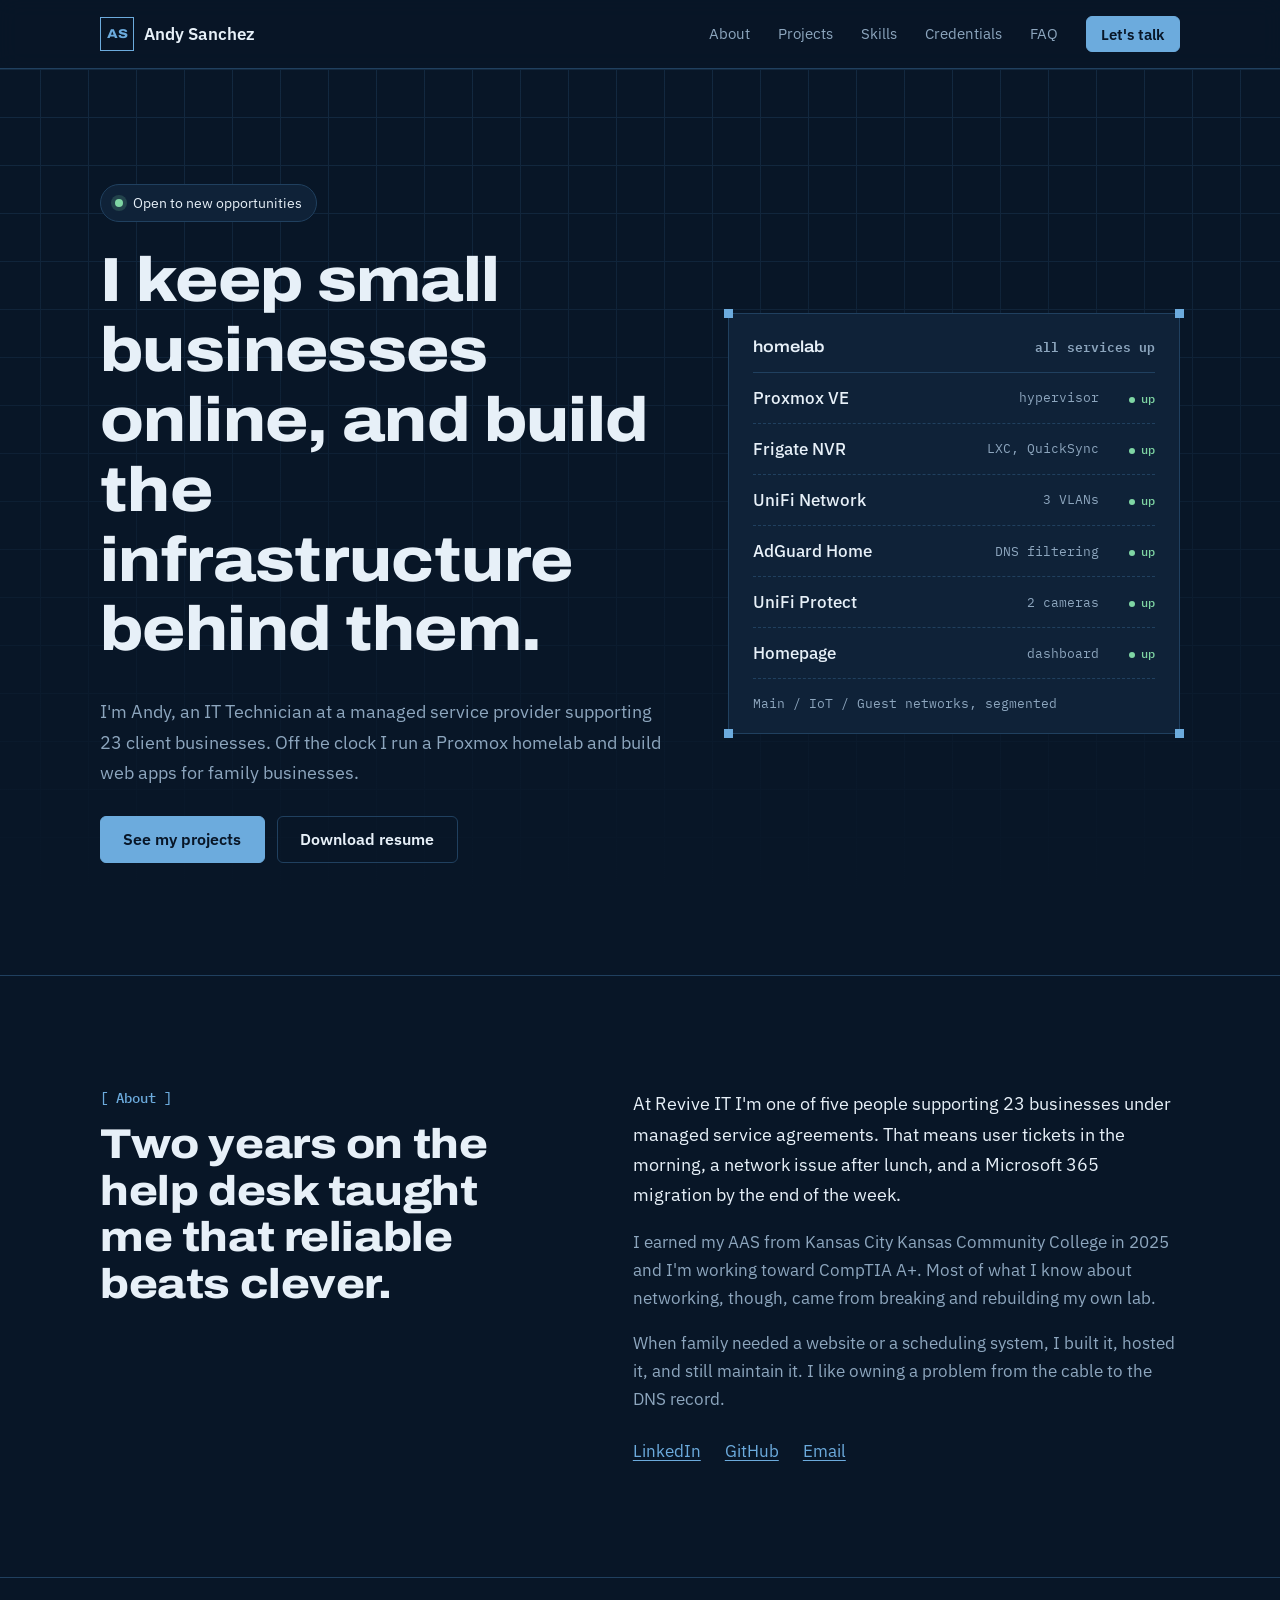
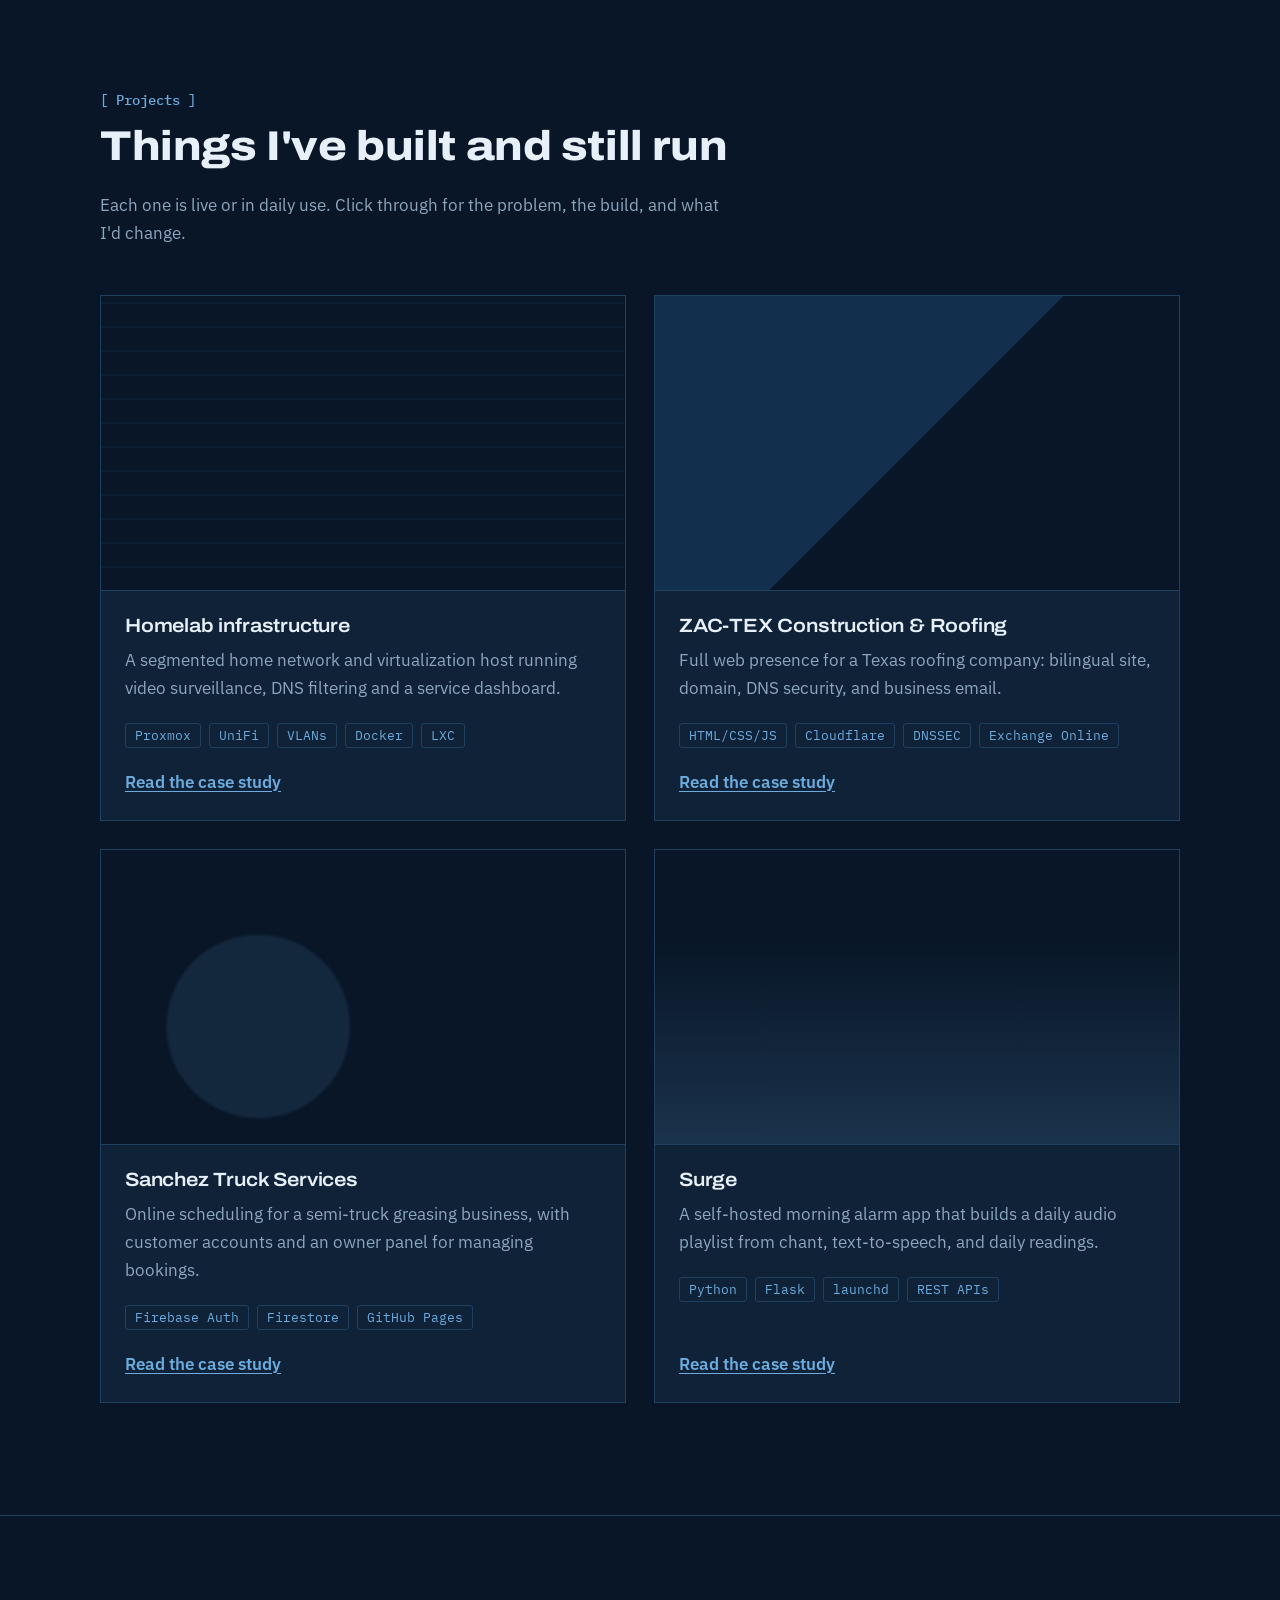
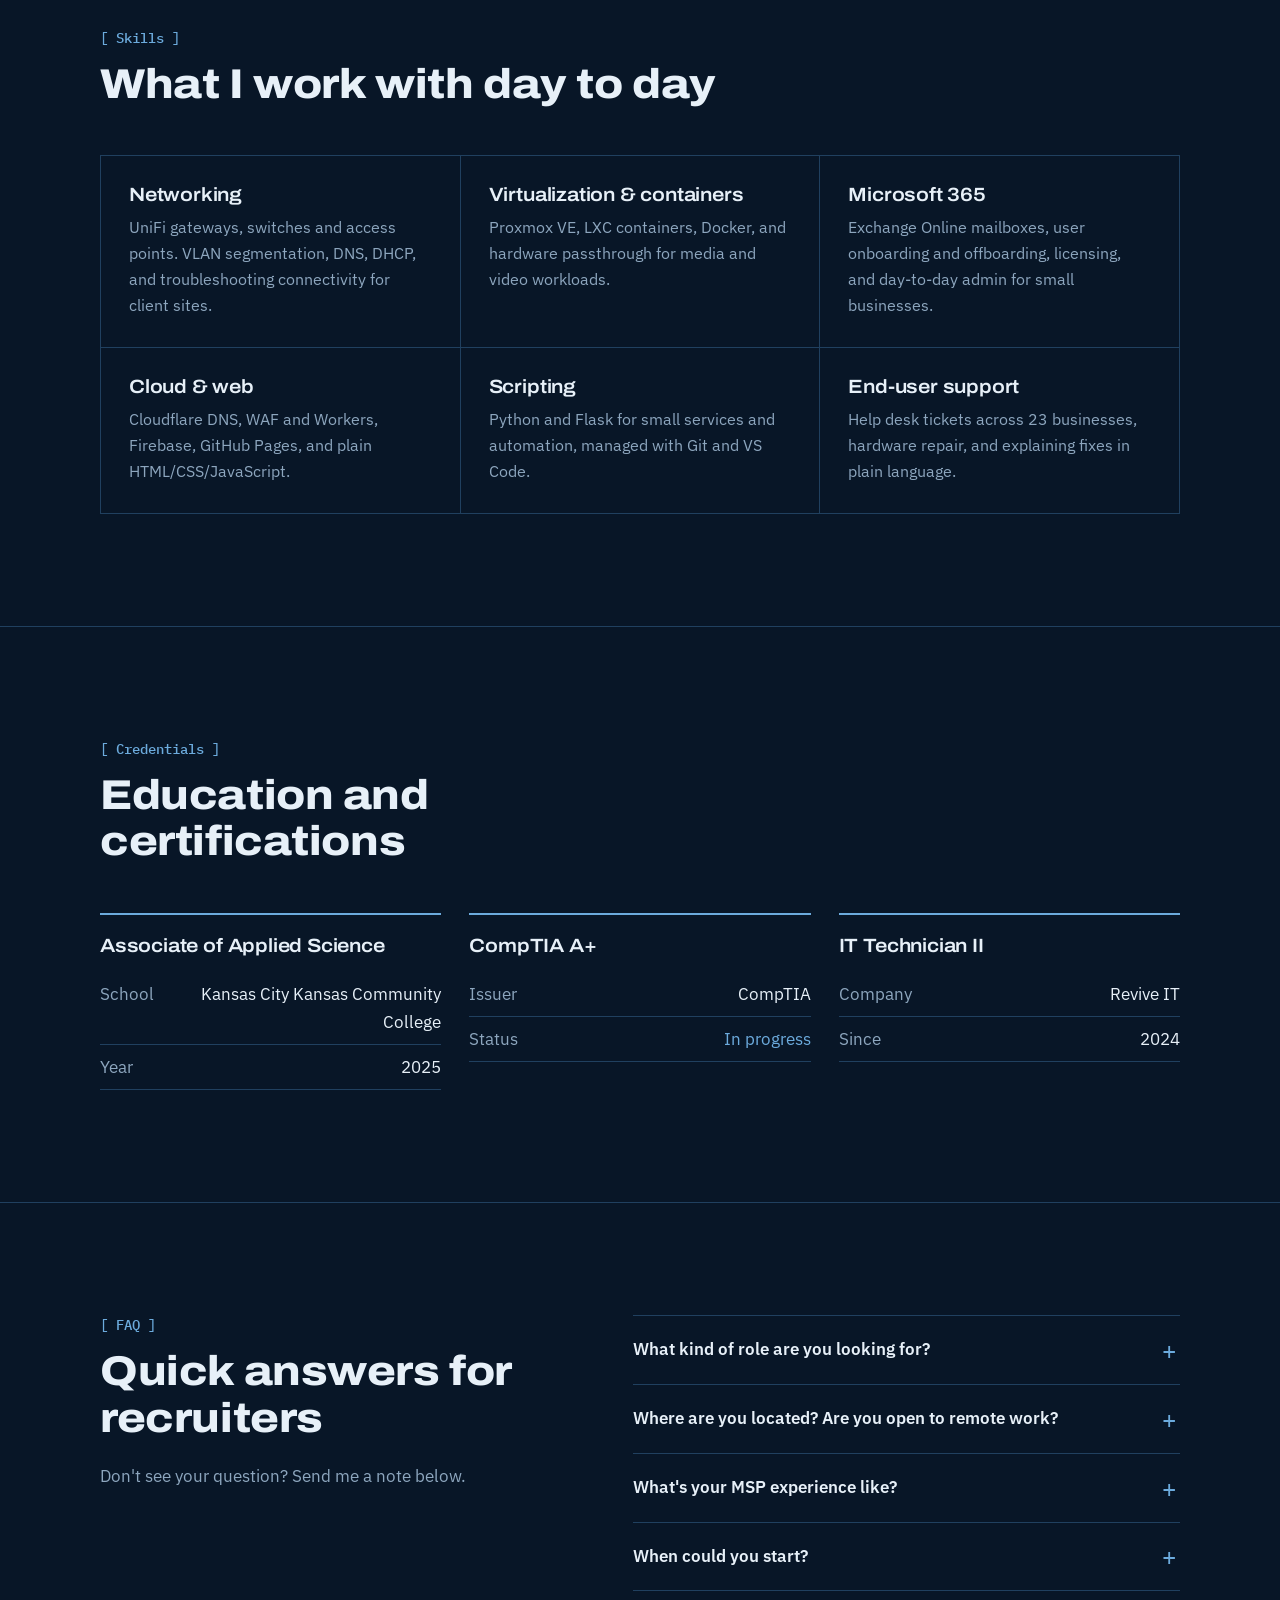
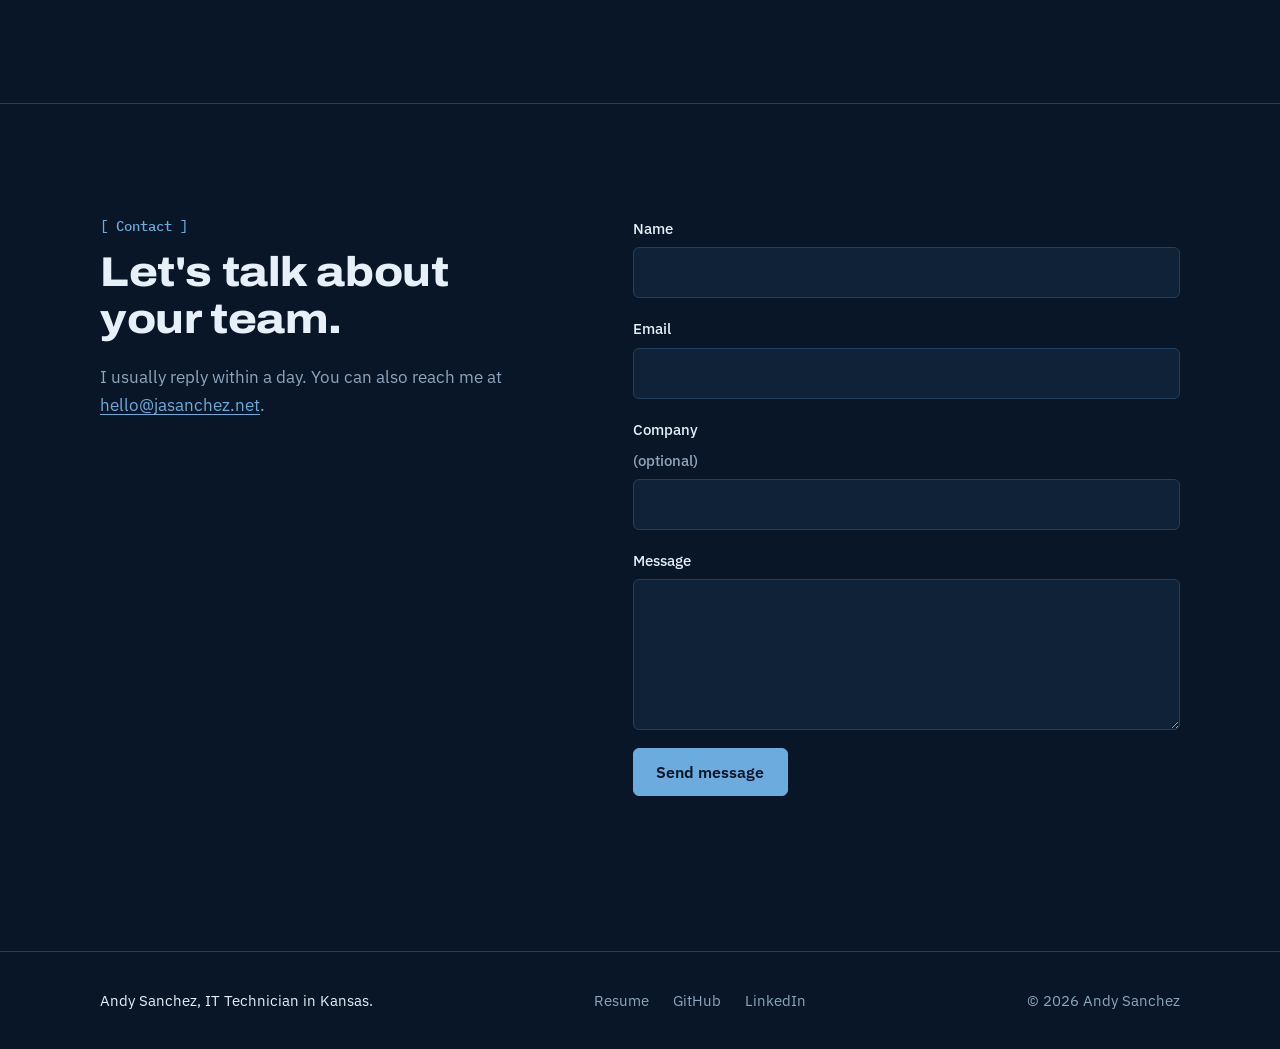
==== index.html @ db907c83 "Initial portfolio site" ====
<!doctype html>
<html lang="en">
<head>
  <meta charset="utf-8">
  <meta name="viewport" content="width=device-width, initial-scale=1">
  <title>Andy Sanchez | IT Technician & Infrastructure</title>
  <meta name="description" content="Andy Sanchez is an IT Technician at a managed service provider who builds networks, servers, and web apps on his own time.">
  <meta property="og:title" content="Andy Sanchez | IT Technician & Infrastructure">
  <meta property="og:description" content="Networks, virtualization, Microsoft 365 and web projects. Open to new opportunities.">
  <meta property="og:type" content="website">
  <meta property="og:url" content="https://jasanchez.net/">
  <link rel="canonical" href="https://jasanchez.net/">
  <link rel="preconnect" href="https://fonts.googleapis.com">
  <link rel="preconnect" href="https://fonts.gstatic.com" crossorigin>
  <link href="https://fonts.googleapis.com/css2?family=Archivo:wdth,wght@112,600;112,800&family=IBM+Plex+Sans:wght@400;500;600&family=IBM+Plex+Mono:wght@400;500&display=swap" rel="stylesheet">
  <link rel="stylesheet" href="styles.css">
</head>
<body>
  <a class="skip" href="#main">Skip to content</a>

  <header class="nav" id="top">
    <div class="wrap nav-inner">
      <a class="brand" href="#top" aria-label="Andy Sanchez, home">
        <span class="brand-mark" aria-hidden="true">AS</span>
        <span>Andy Sanchez</span>
      </a>
      <button class="nav-toggle" aria-expanded="false" aria-controls="nav-links">Menu</button>
      <nav id="nav-links" class="nav-links" aria-label="Main">
        <a href="#about">About</a>
        <a href="#projects">Projects</a>
        <a href="#skills">Skills</a>
        <a href="#credentials">Credentials</a>
        <a href="#faq">FAQ</a>
        <a class="btn btn-small" href="#contact">Let's talk</a>
      </nav>
    </div>
  </header>

  <main id="main">
    <!-- HERO -->
    <section class="hero">
      <div class="wrap hero-grid">
        <div class="hero-copy">
          <p class="status"><span class="dot" aria-hidden="true"></span>Open to new opportunities</p>
          <h1>I keep small businesses online, and build the infrastructure behind them.</h1>
          <p class="lede">I'm Andy, an IT Technician at a managed service provider supporting 23 client businesses. Off the clock I run a Proxmox homelab and build web apps for family businesses.</p>
          <div class="actions">
            <a class="btn" href="#projects">See my projects</a>
            <a class="btn btn-ghost" href="resume.pdf">Download resume</a>
          </div>
        </div>

        <aside class="panel" aria-label="What I run at home">
          <span class="corner tl"></span><span class="corner tr"></span><span class="corner bl"></span><span class="corner br"></span>
          <div class="panel-head">
            <span>homelab</span>
            <span class="mono muted">all services up</span>
          </div>
          <ul class="services">
            <li><span class="svc">Proxmox VE</span><span class="mono muted">hypervisor</span><span class="up">up</span></li>
            <li><span class="svc">Frigate NVR</span><span class="mono muted">LXC, QuickSync</span><span class="up">up</span></li>
            <li><span class="svc">UniFi Network</span><span class="mono muted">3 VLANs</span><span class="up">up</span></li>
            <li><span class="svc">AdGuard Home</span><span class="mono muted">DNS filtering</span><span class="up">up</span></li>
            <li><span class="svc">UniFi Protect</span><span class="mono muted">2 cameras</span><span class="up">up</span></li>
            <li><span class="svc">Homepage</span><span class="mono muted">dashboard</span><span class="up">up</span></li>
          </ul>
          <p class="panel-foot mono muted">Main / IoT / Guest networks, segmented</p>
        </aside>
      </div>
    </section>

    <!-- ABOUT -->
    <section class="section" id="about">
      <div class="wrap two-col">
        <div>
          <p class="tag">[ About ]</p>
          <h2>Two years on the help desk taught me that reliable beats clever.</h2>
        </div>
        <div class="prose">
          <p>At Revive IT I'm one of five people supporting 23 businesses under managed service agreements. That means user tickets in the morning, a network issue after lunch, and a Microsoft 365 migration by the end of the week.</p>
          <p>I earned my AAS from Kansas City Kansas Community College in 2025 and I'm working toward CompTIA A+. Most of what I know about networking, though, came from breaking and rebuilding my own lab.</p>
          <p>When family needed a website or a scheduling system, I built it, hosted it, and still maintain it. I like owning a problem from the cable to the DNS record.</p>
          <ul class="social">
            <li><a href="https://www.linkedin.com/in/YOUR-HANDLE">LinkedIn</a></li>
            <li><a href="https://github.com/Jose-A-Sanchez">GitHub</a></li>
            <li><a href="mailto:hello@jasanchez.net">Email</a></li>
          </ul>
        </div>
      </div>
    </section>

    <!-- PROJECTS -->
    <section class="section" id="projects">
      <div class="wrap">
        <div class="section-head">
          <p class="tag">[ Projects ]</p>
          <h2>Things I've built and still run</h2>
          <p class="sub">Each one is live or in daily use. Click through for the problem, the build, and what I'd change.</p>
        </div>

        <div class="projects">
          <article class="project">
            <div class="thumb thumb-lab" aria-hidden="true"></div>
            <div class="project-body">
              <h3>Homelab infrastructure</h3>
              <p>A segmented home network and virtualization host running video surveillance, DNS filtering and a service dashboard.</p>
              <ul class="stack"><li>Proxmox</li><li>UniFi</li><li>VLANs</li><li>Docker</li><li>LXC</li></ul>
              <a class="more" href="projects/homelab.html">Read the case study</a>
            </div>
          </article>

          <article class="project">
            <div class="thumb thumb-zactex" aria-hidden="true"></div>
            <div class="project-body">
              <h3>ZAC-TEX Construction & Roofing</h3>
              <p>Full web presence for a Texas roofing company: bilingual site, domain, DNS security, and business email.</p>
              <ul class="stack"><li>HTML/CSS/JS</li><li>Cloudflare</li><li>DNSSEC</li><li>Exchange Online</li></ul>
              <a class="more" href="projects/zactex.html">Read the case study</a>
            </div>
          </article>

          <article class="project">
            <div class="thumb thumb-truck" aria-hidden="true"></div>
            <div class="project-body">
              <h3>Sanchez Truck Services</h3>
              <p>Online scheduling for a semi-truck greasing business, with customer accounts and an owner panel for managing bookings.</p>
              <ul class="stack"><li>Firebase Auth</li><li>Firestore</li><li>GitHub Pages</li></ul>
              <a class="more" href="projects/truck-services.html">Read the case study</a>
            </div>
          </article>

          <article class="project">
            <div class="thumb thumb-surge" aria-hidden="true"></div>
            <div class="project-body">
              <h3>Surge</h3>
              <p>A self-hosted morning alarm app that builds a daily audio playlist from chant, text-to-speech, and daily readings.</p>
              <ul class="stack"><li>Python</li><li>Flask</li><li>launchd</li><li>REST APIs</li></ul>
              <a class="more" href="projects/surge.html">Read the case study</a>
            </div>
          </article>
        </div>
      </div>
    </section>

    <!-- SKILLS -->
    <section class="section" id="skills">
      <div class="wrap">
        <div class="section-head">
          <p class="tag">[ Skills ]</p>
          <h2>What I work with day to day</h2>
        </div>
        <div class="skills">
          <div class="skill">
            <h3>Networking</h3>
            <p>UniFi gateways, switches and access points. VLAN segmentation, DNS, DHCP, and troubleshooting connectivity for client sites.</p>
          </div>
          <div class="skill">
            <h3>Virtualization & containers</h3>
            <p>Proxmox VE, LXC containers, Docker, and hardware passthrough for media and video workloads.</p>
          </div>
          <div class="skill">
            <h3>Microsoft 365</h3>
            <p>Exchange Online mailboxes, user onboarding and offboarding, licensing, and day-to-day admin for small businesses.</p>
          </div>
          <div class="skill">
            <h3>Cloud & web</h3>
            <p>Cloudflare DNS, WAF and Workers, Firebase, GitHub Pages, and plain HTML/CSS/JavaScript.</p>
          </div>
          <div class="skill">
            <h3>Scripting</h3>
            <p>Python and Flask for small services and automation, managed with Git and VS Code.</p>
          </div>
          <div class="skill">
            <h3>End-user support</h3>
            <p>Help desk tickets across 23 businesses, hardware repair, and explaining fixes in plain language.</p>
          </div>
        </div>
      </div>
    </section>

    <!-- CREDENTIALS -->
    <section class="section" id="credentials">
      <div class="wrap">
        <div class="section-head">
          <p class="tag">[ Credentials ]</p>
          <h2>Education and certifications</h2>
        </div>
        <div class="creds">
          <div class="cred">
            <h3>Associate of Applied Science</h3>
            <dl>
              <div><dt>School</dt><dd>Kansas City Kansas Community College</dd></div>
              <div><dt>Year</dt><dd>2025</dd></div>
            </dl>
          </div>
          <div class="cred">
            <h3>CompTIA A+</h3>
            <dl>
              <div><dt>Issuer</dt><dd>CompTIA</dd></div>
              <div><dt>Status</dt><dd class="pending">In progress</dd></div>
            </dl>
          </div>
          <div class="cred">
            <h3>IT Technician II</h3>
            <dl>
              <div><dt>Company</dt><dd>Revive IT</dd></div>
              <div><dt>Since</dt><dd>2024</dd></div>
            </dl>
          </div>
        </div>
      </div>
    </section>

    <!-- FAQ -->
    <section class="section" id="faq">
      <div class="wrap two-col">
        <div>
          <p class="tag">[ FAQ ]</p>
          <h2>Quick answers for recruiters</h2>
          <p class="sub">Don't see your question? Send me a note below.</p>
        </div>
        <div class="faq">
          <details>
            <summary>What kind of role are you looking for?</summary>
            <p>Systems or network administration, or a senior support role with a path into infrastructure. I want to spend more of my week on servers and networks than on password resets.</p>
          </details>
          <details>
            <summary>Where are you located? Are you open to remote work?</summary>
            <p>I'm in northeastern Kansas, about an hour from Kansas City. I'm open to on-site work in the KC area, hybrid, or remote.</p>
          </details>
          <details>
            <summary>What's your MSP experience like?</summary>
            <p>I support 23 small and mid-size businesses on a five-person team, so I handle everything from desktop support to network changes and Microsoft 365 administration.</p>
          </details>
          <details>
            <summary>When could you start?</summary>
            <p>Typically two weeks after an offer, so I can hand off my current clients properly.</p>
          </details>
        </div>
      </div>
    </section>

    <!-- CONTACT -->
    <section class="section contact" id="contact">
      <div class="wrap two-col">
        <div>
          <p class="tag">[ Contact ]</p>
          <h2>Let's talk about your team.</h2>
          <p class="sub">I usually reply within a day. You can also reach me at <a href="mailto:hello@jasanchez.net">hello@jasanchez.net</a>.</p>
        </div>
        <form class="form" action="https://formspree.io/f/YOUR_FORM_ID" method="POST">
          <label>Name<input name="name" autocomplete="name" required></label>
          <label>Email<input name="email" type="email" autocomplete="email" required></label>
          <label>Company <span class="muted">(optional)</span><input name="company" autocomplete="organization"></label>
          <label>Message<textarea name="message" rows="5" required></textarea></label>
          <button class="btn" type="submit">Send message</button>
          <p class="form-status" role="status" aria-live="polite"></p>
        </form>
      </div>
    </section>
  </main>

  <footer class="footer">
    <div class="wrap footer-inner">
      <p>Andy Sanchez, IT Technician in Kansas.</p>
      <nav aria-label="Footer">
        <a href="resume.pdf">Resume</a>
        <a href="https://github.com/Jose-A-Sanchez">GitHub</a>
        <a href="https://www.linkedin.com/in/YOUR-HANDLE">LinkedIn</a>
      </nav>
      <p class="muted">&copy; <span id="year">2026</span> Andy Sanchez</p>
    </div>
  </footer>

  <script src="script.js"></script>
</body>
</html>
---- styles.css ----
/* ---------- Tokens ---------- */
:root {
  --ink: #081627;        /* page background, deep navy */
  --surface: #0F2238;    /* panels and cards */
  --line: #20405F;       /* borders */
  --text: #E7F0F8;
  --muted: #8DA6BE;
  --sky: #6CABDD;        /* City sky blue accent */
  --sky-soft: rgba(108, 171, 221, 0.12);
  --up: #7FD6A4;

  --display: "Archivo", system-ui, sans-serif;
  --body: "IBM Plex Sans", system-ui, sans-serif;
  --mono: "IBM Plex Mono", ui-monospace, monospace;

  --wrap: 1160px;
  --gutter: clamp(16px, 4vw, 40px);
  --radius: 6px;
}

*, *::before, *::after { box-sizing: border-box; }
html { scroll-behavior: smooth; scroll-padding-top: 80px; }
body {
  margin: 0;
  background: var(--ink);
  color: var(--text);
  font: 400 1.0625rem/1.65 var(--body);
  -webkit-font-smoothing: antialiased;
}
img { max-width: 100%; display: block; }
a { color: var(--sky); text-underline-offset: 3px; }
a:hover { color: var(--text); }
:focus-visible { outline: 2px solid var(--sky); outline-offset: 3px; border-radius: 2px; }

h1, h2, h3 {
  font-family: var(--display);
  font-stretch: 112%;
  line-height: 1.12;
  margin: 0 0 0.5em;
  letter-spacing: -0.01em;
}
h1 { font-size: clamp(2.25rem, 5.2vw, 3.9rem); font-weight: 800; }
h2 { font-size: clamp(1.75rem, 3.4vw, 2.6rem); font-weight: 800; }
h3 { font-size: 1.2rem; font-weight: 600; }
p { margin: 0 0 1em; }

.wrap { max-width: var(--wrap); margin: 0 auto; padding: 0 var(--gutter); }
.mono { font-family: var(--mono); font-size: 0.82rem; }
.muted { color: var(--muted); }

.skip {
  position: absolute; left: -999px; top: 8px;
  background: var(--sky); color: var(--ink); padding: 8px 12px; z-index: 100;
}
.skip:focus { left: 8px; }

/* ---------- Buttons ---------- */
.btn {
  display: inline-block;
  background: var(--sky);
  color: var(--ink);
  font: 600 1rem var(--body);
  padding: 0.8em 1.4em;
  border: 1px solid var(--sky);
  border-radius: var(--radius);
  text-decoration: none;
  cursor: pointer;
  transition: background .15s, color .15s;
}
.btn:hover { background: transparent; color: var(--sky); }
.btn-ghost { background: transparent; color: var(--text); border-color: var(--line); }
.btn-ghost:hover { border-color: var(--sky); color: var(--sky); }
.btn-small { padding: 0.5em 1em; font-size: 0.92rem; }

/* ---------- Nav ---------- */
.nav {
  position: sticky; top: 0; z-index: 50;
  background: rgba(8, 22, 39, 0.88);
  backdrop-filter: blur(10px);
  border-bottom: 1px solid var(--line);
}
.nav-inner { display: flex; align-items: center; justify-content: space-between; height: 68px; }
.brand { display: flex; align-items: center; gap: 10px; color: var(--text); text-decoration: none; font-weight: 600; }
.brand-mark {
  display: grid; place-items: center;
  width: 34px; height: 34px;
  border: 1px solid var(--sky); color: var(--sky);
  font: 800 0.8rem var(--display); font-stretch: 112%;
}
.nav-links { display: flex; align-items: center; gap: 28px; }
.nav-links a:not(.btn) { color: var(--muted); text-decoration: none; font-size: 0.95rem; }
.nav-links a:not(.btn):hover { color: var(--text); }
.nav-toggle {
  display: none;
  background: none; border: 1px solid var(--line); color: var(--text);
  font: 500 0.9rem var(--body); padding: 6px 12px; border-radius: var(--radius);
}

/* ---------- Hero ---------- */
.hero {
  padding: clamp(56px, 9vw, 120px) 0 clamp(64px, 9vw, 112px);
  background-image:
    linear-gradient(var(--line) 1px, transparent 1px),
    linear-gradient(90deg, var(--line) 1px, transparent 1px);
  background-size: 48px 48px;
  background-position: center top;
  position: relative;
}
.hero::after { /* fade the grid out toward the bottom */
  content: ""; position: absolute; inset: 0;
  background: linear-gradient(to bottom, rgba(8,22,39,.55), var(--ink) 92%);
  pointer-events: none;
}
.hero-grid { position: relative; z-index: 1; display: grid; grid-template-columns: 1.25fr 1fr; gap: clamp(32px, 5vw, 72px); align-items: center; }
.hero-copy h1 { max-width: 16ch; }
.lede { font-size: 1.15rem; color: var(--muted); max-width: 52ch; }
.actions { display: flex; flex-wrap: wrap; gap: 12px; margin-top: 28px; }

.status {
  display: inline-flex; align-items: center; gap: 10px;
  border: 1px solid var(--line); background: var(--surface);
  padding: 6px 14px; border-radius: 999px;
  font-size: 0.9rem; color: var(--text); margin-bottom: 24px;
}
.dot { width: 8px; height: 8px; border-radius: 50%; background: var(--up); box-shadow: 0 0 0 4px rgba(127,214,164,.18); }

/* Homelab status panel: the one signature element */
.panel {
  position: relative;
  background: var(--surface);
  border: 1px solid var(--line);
  padding: 22px 24px 18px;
}
.corner { position: absolute; width: 9px; height: 9px; background: var(--sky); }
.corner.tl { top: -5px; left: -5px; } .corner.tr { top: -5px; right: -5px; }
.corner.bl { bottom: -5px; left: -5px; } .corner.br { bottom: -5px; right: -5px; }
.panel-head {
  display: flex; justify-content: space-between; align-items: baseline;
  font: 600 1rem var(--display); font-stretch: 112%;
  padding-bottom: 14px; border-bottom: 1px solid var(--line);
}
.services { list-style: none; margin: 0; padding: 0; }
.services li {
  display: grid; grid-template-columns: 1fr auto 44px; gap: 12px; align-items: center;
  padding: 11px 0; border-bottom: 1px dashed var(--line);
}
.svc { font-weight: 500; }
.up { font: 500 0.78rem var(--mono); color: var(--up); text-align: right; }
.up::before { content: ""; display: inline-block; width: 6px; height: 6px; border-radius: 50%; background: var(--up); margin-right: 6px; vertical-align: middle; }
.panel-foot { margin: 14px 0 0; }

/* Load sequence: services come online one by one */
@media (prefers-reduced-motion: no-preference) {
  .js .services li .up { opacity: 0; transition: opacity .3s; }
  .js .services li.online .up { opacity: 1; }
}

/* ---------- Sections ---------- */
.section { padding: clamp(64px, 9vw, 112px) 0; border-top: 1px solid var(--line); }
.tag { font: 500 0.9rem var(--mono); color: var(--sky); margin-bottom: 14px; }
.section-head { max-width: 640px; margin-bottom: 48px; }
.sub { color: var(--muted); }
.two-col { display: grid; grid-template-columns: 1fr 1.2fr; gap: clamp(32px, 6vw, 88px); align-items: start; }
.prose p { color: var(--muted); max-width: 60ch; }
.prose p:first-child { color: var(--text); font-size: 1.15rem; }
.social { list-style: none; padding: 0; margin: 24px 0 0; display: flex; gap: 24px; }

/* Projects */
.projects { display: grid; grid-template-columns: repeat(2, 1fr); gap: 28px; }
.project { border: 1px solid var(--line); background: var(--surface); display: flex; flex-direction: column; }
.thumb { aspect-ratio: 16 / 9; border-bottom: 1px solid var(--line); background: var(--ink); }
/* Placeholder art until real screenshots are added */
.thumb-lab   { background: repeating-linear-gradient(0deg, var(--ink) 0 22px, #0c1e33 22px 24px), var(--ink); }
.thumb-zactex{ background: linear-gradient(135deg, #12304d 0 50%, var(--ink) 50%); }
.thumb-truck { background: radial-gradient(circle at 30% 60%, var(--sky-soft) 0 22%, transparent 23%), var(--ink); }
.thumb-surge { background: linear-gradient(to top, var(--sky-soft), var(--ink) 70%); }
.project-body { padding: 24px; display: flex; flex-direction: column; flex: 1; }
.project-body p { color: var(--muted); }
.stack { list-style: none; padding: 0; margin: 4px 0 20px; display: flex; flex-wrap: wrap; gap: 8px; }
.stack li { font: 400 0.8rem var(--mono); color: var(--sky); border: 1px solid var(--line); padding: 3px 9px; border-radius: 3px; }
.more { margin-top: auto; font-weight: 600; }

/* Skills */
.skills { display: grid; grid-template-columns: repeat(3, 1fr); border-top: 1px solid var(--line); border-left: 1px solid var(--line); }
.skill { padding: 28px; border-right: 1px solid var(--line); border-bottom: 1px solid var(--line); }
.skill h3 { color: var(--text); }
.skill p { color: var(--muted); margin: 0; font-size: 0.98rem; }

/* Credentials */
.creds { display: grid; grid-template-columns: repeat(3, 1fr); gap: 28px; }
.cred { border-top: 2px solid var(--sky); padding-top: 20px; }
.cred dl { margin: 16px 0 0; }
.cred dl div { display: flex; justify-content: space-between; gap: 16px; padding: 8px 0; border-bottom: 1px solid var(--line); }
.cred dt { color: var(--muted); }
.cred dd { margin: 0; text-align: right; }
.pending { color: var(--sky); }

/* FAQ */
.faq details { border-bottom: 1px solid var(--line); }
.faq details:first-child { border-top: 1px solid var(--line); }
.faq summary {
  cursor: pointer; list-style: none;
  padding: 20px 36px 20px 0; position: relative;
  font-weight: 600; font-size: 1.05rem;
}
.faq summary::-webkit-details-marker { display: none; }
.faq summary::after {
  content: "+"; position: absolute; right: 4px; top: 50%; transform: translateY(-50%);
  color: var(--sky); font: 400 1.5rem var(--mono); transition: transform .2s;
}
.faq details[open] summary::after { transform: translateY(-50%) rotate(45deg); }
.faq details p { color: var(--muted); padding-bottom: 12px; max-width: 60ch; }

/* Contact */
.form { display: grid; gap: 18px; }
.form label { display: grid; gap: 6px; font-weight: 500; font-size: 0.95rem; }
.form input, .form textarea {
  font: inherit; color: var(--text);
  background: var(--surface); border: 1px solid var(--line);
  border-radius: var(--radius); padding: 12px 14px;
}
.form input:focus, .form textarea:focus { outline: none; border-color: var(--sky); box-shadow: 0 0 0 3px var(--sky-soft); }
.form .btn { justify-self: start; }
.form-status { margin: 0; color: var(--muted); min-height: 1.5em; }

/* Footer */
.footer { border-top: 1px solid var(--line); padding: 36px 0; font-size: 0.95rem; }
.footer-inner { display: flex; flex-wrap: wrap; justify-content: space-between; gap: 16px; align-items: center; }
.footer p { margin: 0; }
.footer nav { display: flex; gap: 24px; }
.footer nav a { color: var(--muted); text-decoration: none; }
.footer nav a:hover { color: var(--sky); }

/* ---------- Responsive ---------- */
@media (max-width: 900px) {
  .hero-grid, .two-col { grid-template-columns: 1fr; }
  .skills { grid-template-columns: repeat(2, 1fr); }
  .creds { grid-template-columns: 1fr; }
}
@media (max-width: 720px) {
  .nav-toggle { display: block; }
  .nav-links {
    display: none; position: absolute; top: 68px; left: 0; right: 0;
    flex-direction: column; align-items: stretch; gap: 0;
    background: var(--ink); border-bottom: 1px solid var(--line); padding: 8px var(--gutter) 20px;
  }
  .nav-links.open { display: flex; }
  .nav-links a:not(.btn) { padding: 12px 0; border-bottom: 1px solid var(--line); }
  .nav-links .btn { margin-top: 16px; text-align: center; }
  .projects, .skills { grid-template-columns: 1fr; }
  .services li { grid-template-columns: 1fr 44px; }
  .services li .mono { display: none; }
}
@media (prefers-reduced-motion: reduce) {
  html { scroll-behavior: auto; }
  * { transition: none !important; }
}

/* ---------- Case study pages ---------- */
.case-hero { padding: clamp(48px, 7vw, 88px) 0 clamp(40px, 5vw, 64px); }
.back { display: inline-block; margin-bottom: 28px; font-size: 0.95rem; text-decoration: none; }
.back:hover { text-decoration: underline; }
.case-hero h1 { max-width: 20ch; }
.case-hero .lede { max-width: 60ch; }
.facts {
  display: grid; grid-template-columns: repeat(4, 1fr); gap: 0;
  margin: 40px 0 0; border-top: 1px solid var(--line); border-left: 1px solid var(--line);
}
.facts div { padding: 16px 20px; border-right: 1px solid var(--line); border-bottom: 1px solid var(--line); }
.facts dt { color: var(--muted); font-size: 0.85rem; margin-bottom: 4px; }
.facts dd { margin: 0; font-weight: 500; }
.facts a { font-weight: 600; }

.case { padding: clamp(48px, 7vw, 80px) 0; border-top: 1px solid var(--line); }
.case-body { display: grid; grid-template-columns: 220px 1fr; gap: clamp(24px, 5vw, 64px); }
.case-body h2 { font-size: 1.35rem; }
.case-body .content { max-width: 68ch; }
.case-body .content p, .case-body .content li { color: var(--muted); }
.case-body .content strong { color: var(--text); font-weight: 600; }
.case-body .content ul { padding-left: 1.2em; margin: 0 0 1em; }
.case-body .content li { margin-bottom: 0.5em; }
.case-body .content li::marker { color: var(--sky); }

.diagram { margin: 8px 0 0; border: 1px solid var(--line); background: var(--surface); padding: clamp(16px, 3vw, 28px); }
.diagram svg { width: 100%; height: auto; display: block; }
.diagram figcaption { color: var(--muted); font-size: 0.9rem; margin-top: 12px; }

.next-project { padding: clamp(48px, 6vw, 72px) 0; border-top: 1px solid var(--line); }
.next-project a { display: block; text-decoration: none; color: var(--text); }
.next-project span { color: var(--muted); font-size: 0.95rem; }
.next-project strong { display: block; font: 800 clamp(1.6rem, 3.2vw, 2.4rem)/1.15 var(--display); font-stretch: 112%; margin-top: 6px; }
.next-project a:hover strong { color: var(--sky); }

@media (max-width: 900px) {
  .facts { grid-template-columns: repeat(2, 1fr); }
  .case-body { grid-template-columns: 1fr; gap: 12px; }
}
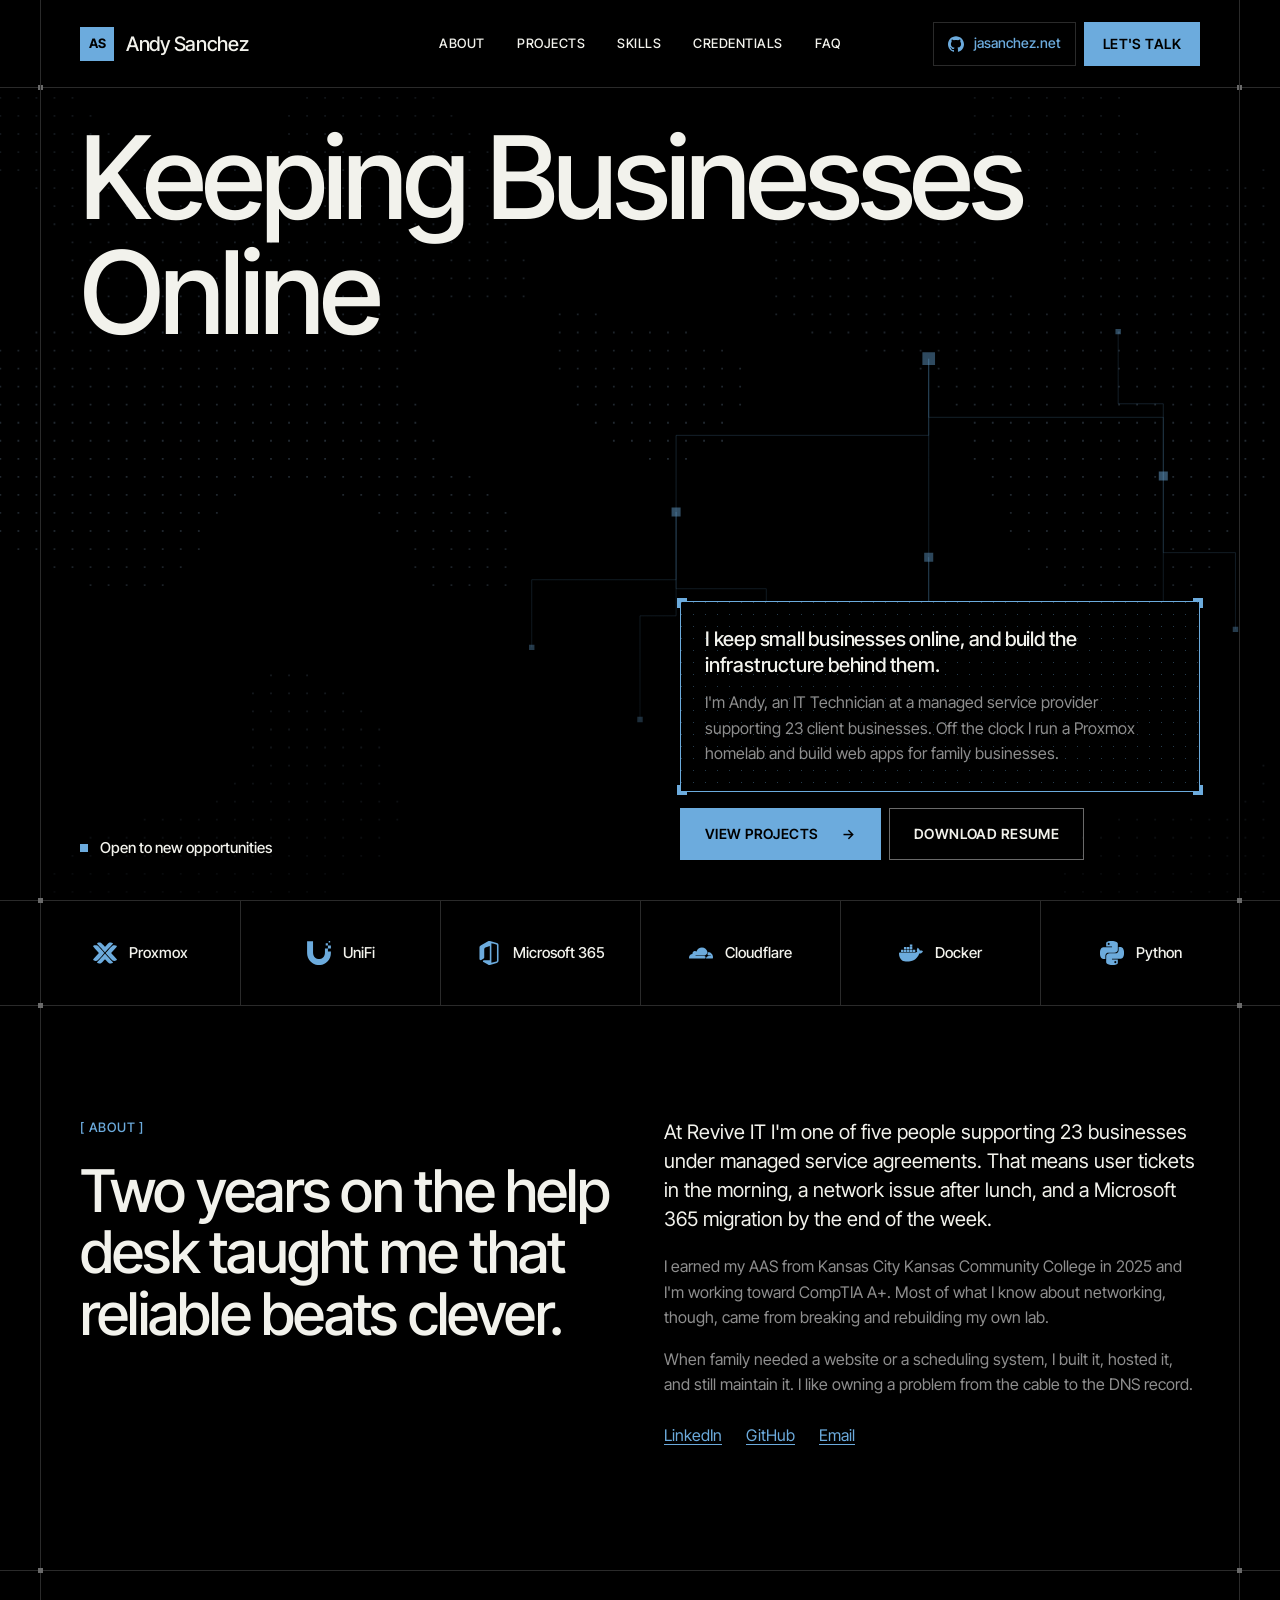
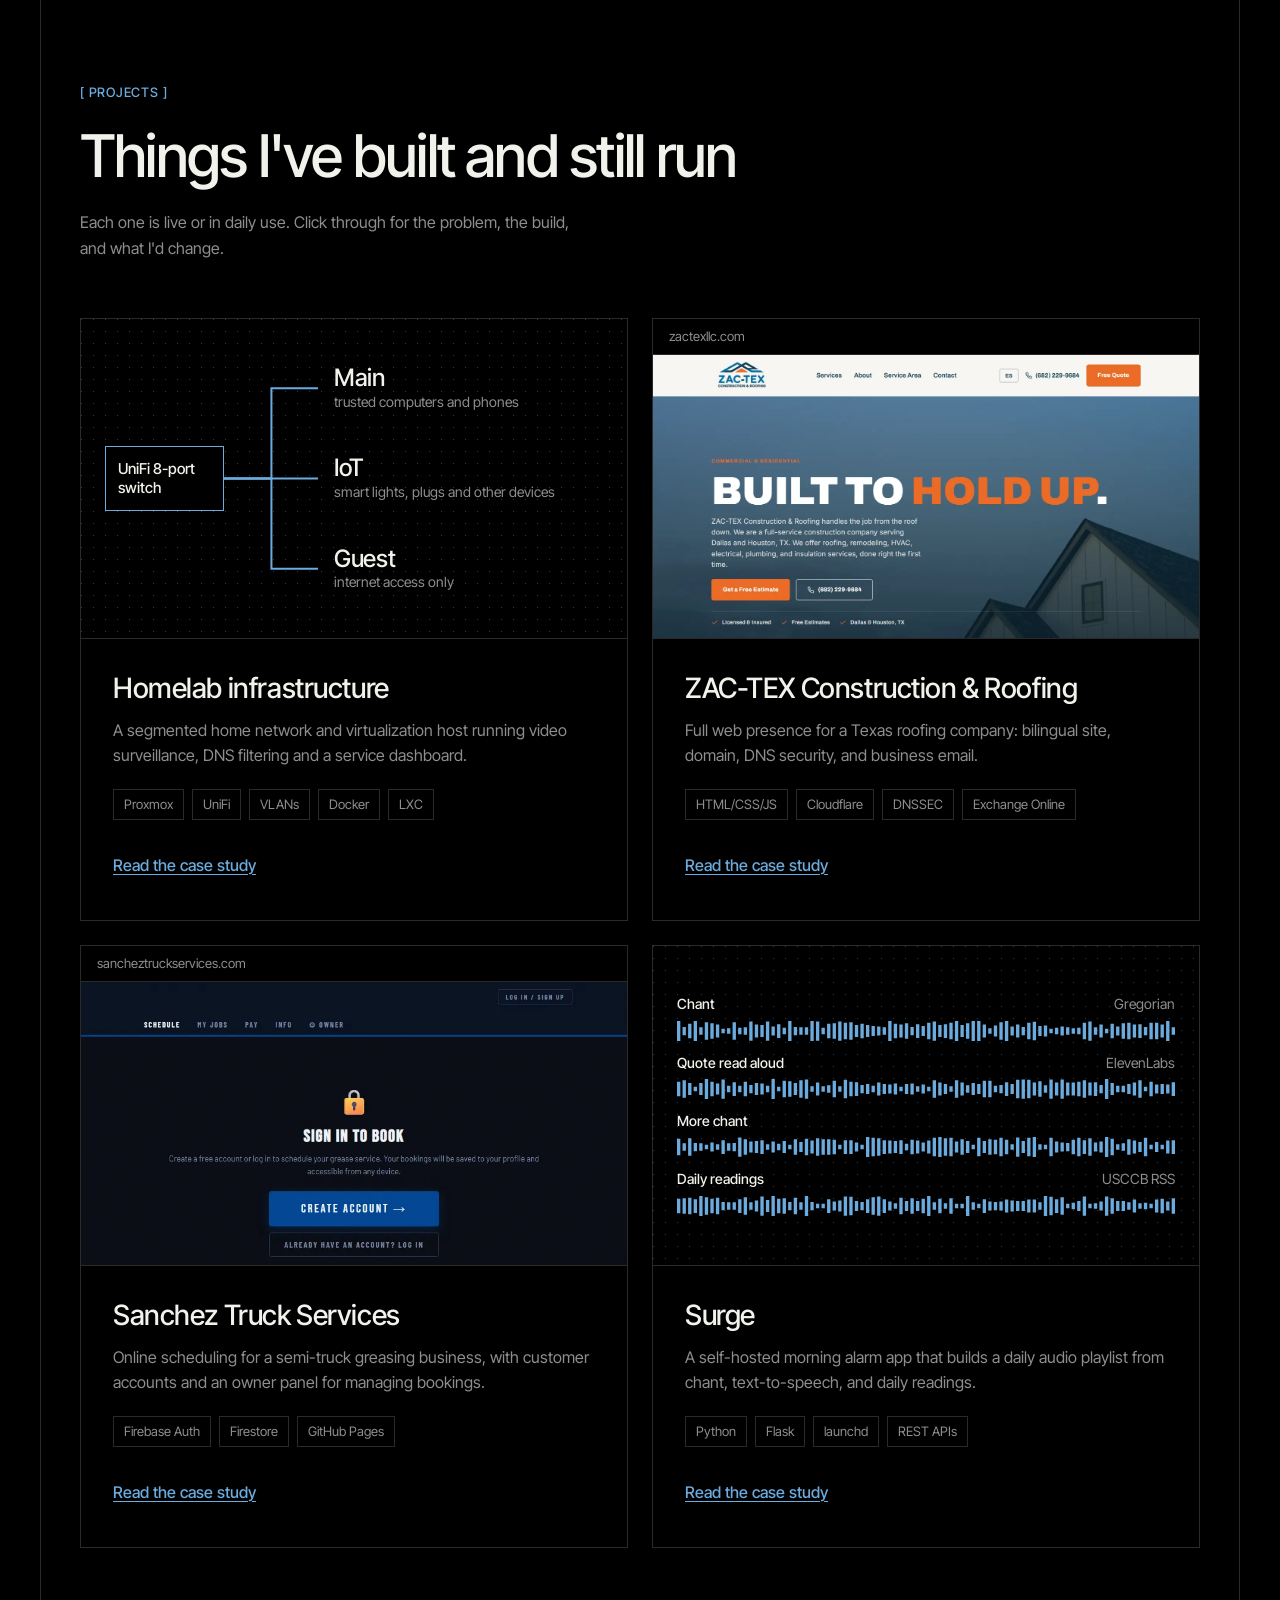
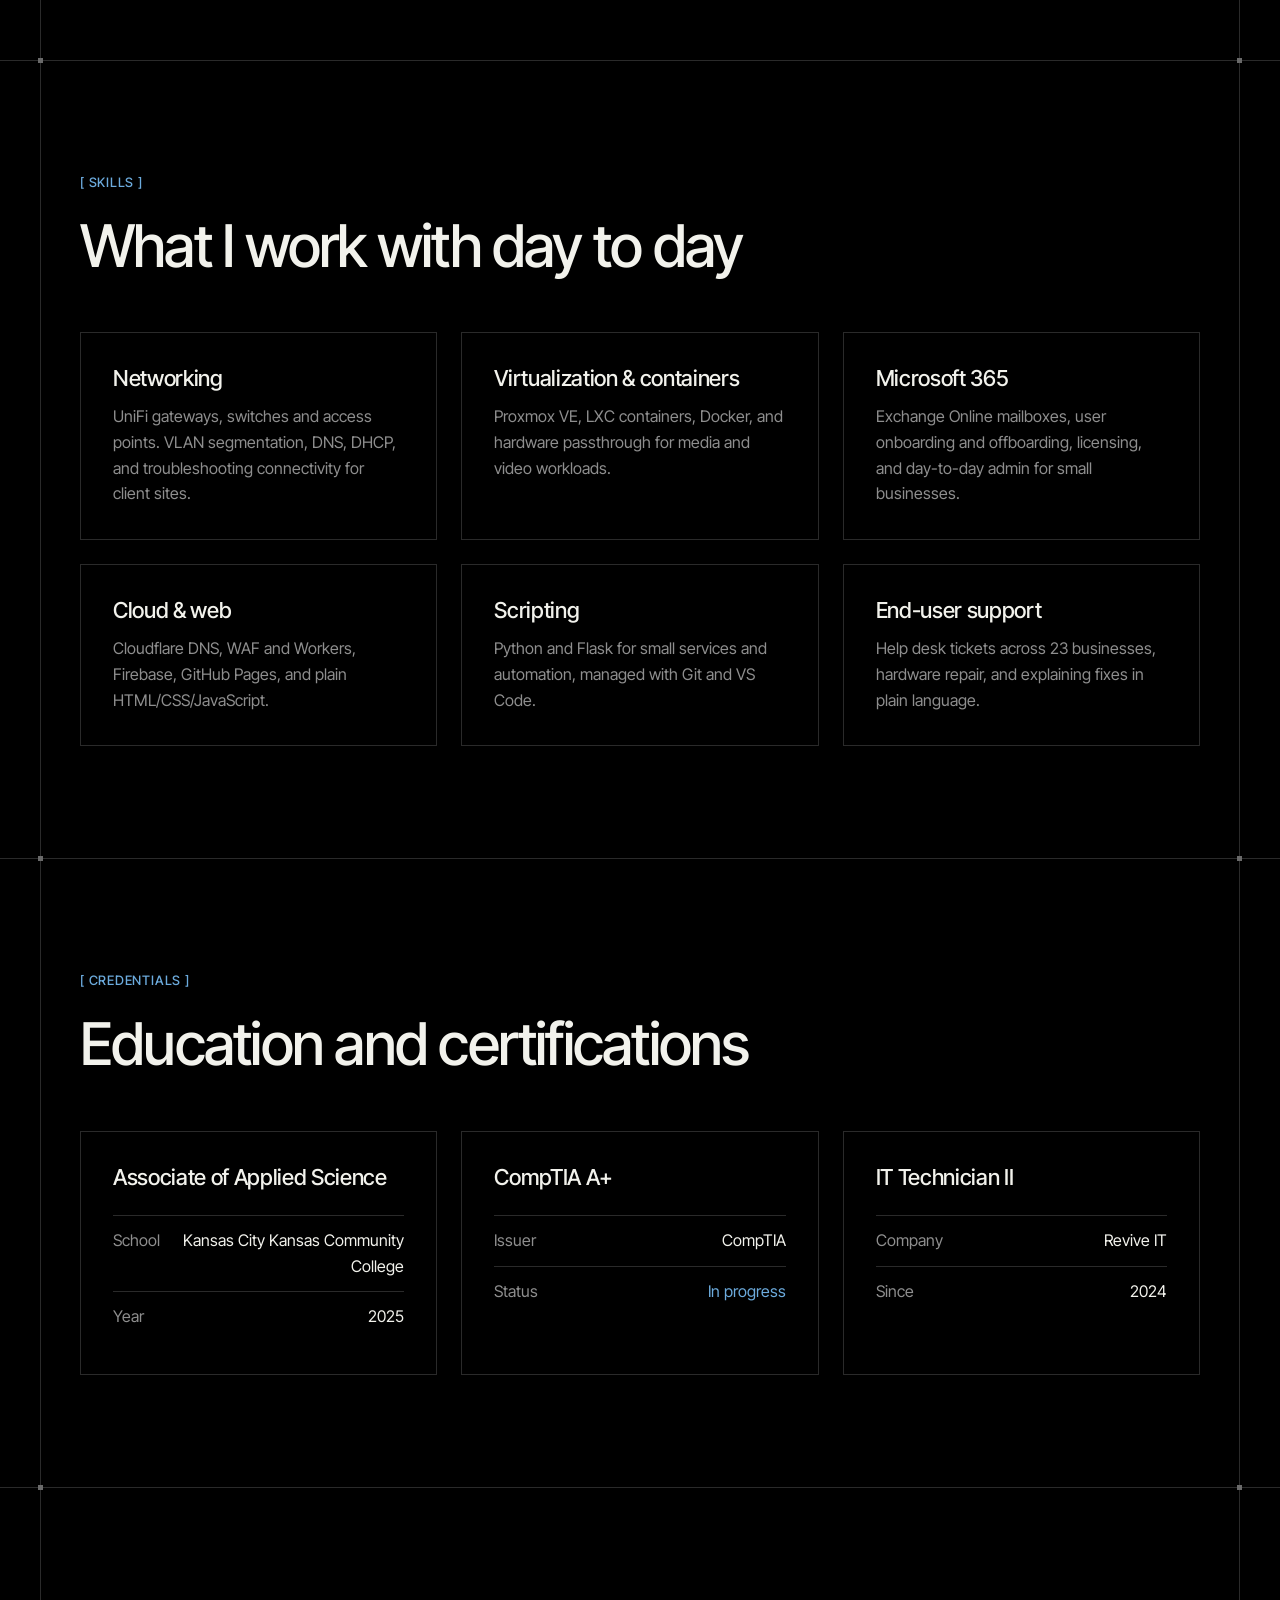
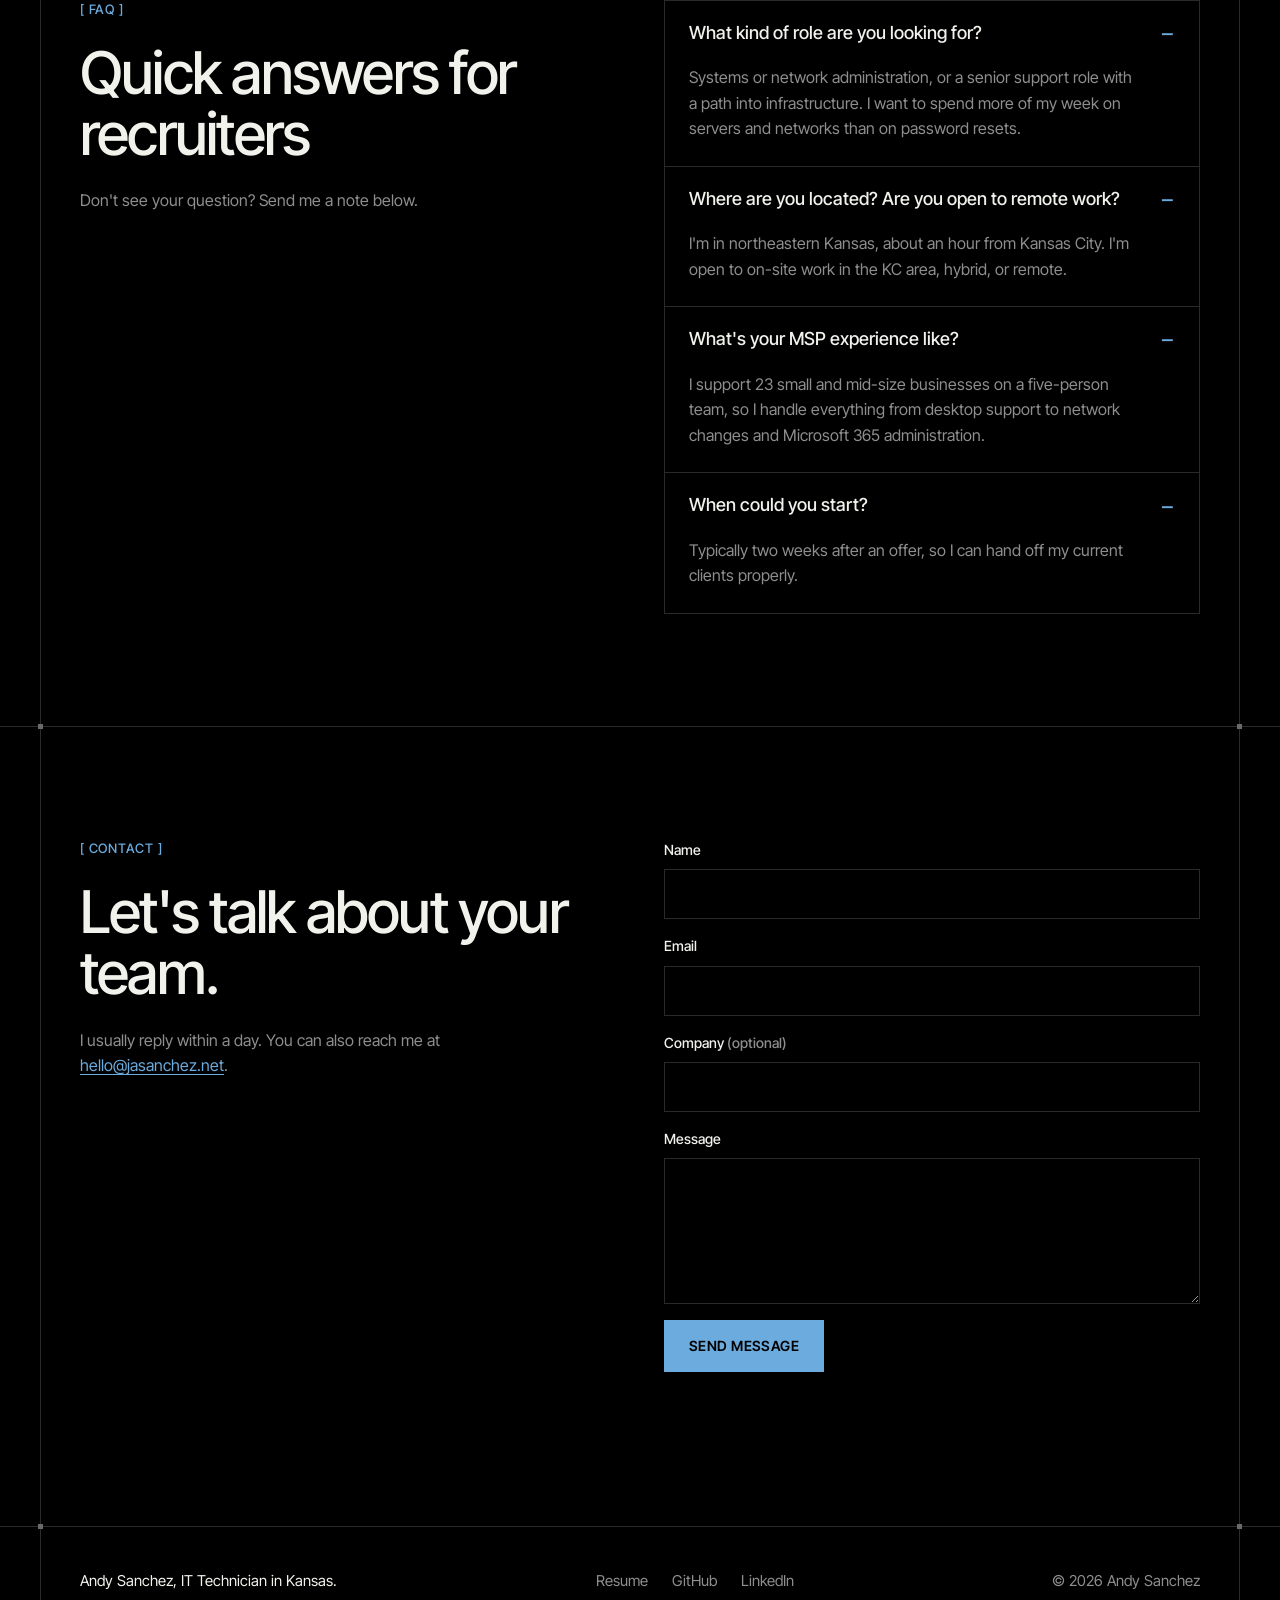
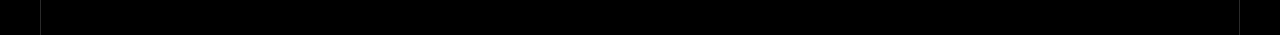
==== commit 78907b35: "Redesign site with black, line-framed look in sky blue Restyle the home page and all four case studi" ====
--- a/index.html
+++ b/index.html
@@ -2,17 +2,21 @@
 <html lang="en">
 <head>
   <meta charset="utf-8">
-  <meta name="viewport" content="width=device-width, initial-scale=1">
+  <meta name="viewport" content="width=device-width, initial-scale=1, viewport-fit=cover">
   <title>Andy Sanchez | IT Technician & Infrastructure</title>
   <meta name="description" content="Andy Sanchez is an IT Technician at a managed service provider who builds networks, servers, and web apps on his own time.">
   <meta property="og:title" content="Andy Sanchez | IT Technician & Infrastructure">
   <meta property="og:description" content="Networks, virtualization, Microsoft 365 and web projects. Open to new opportunities.">
   <meta property="og:type" content="website">
   <meta property="og:url" content="https://jasanchez.net/">
+  <meta property="og:image" content="https://jasanchez.net/photos/share.jpg">
+  <meta name="twitter:card" content="summary_large_image">
+  <meta name="theme-color" content="#000000">
+  <link rel="icon" href="data:image/svg+xml,%3Csvg%20xmlns%3D%22http%3A%2F%2Fwww.w3.org%2F2000%2Fsvg%22%20viewBox%3D%220%200%2032%2032%22%3E%3Crect%20width%3D%2232%22%20height%3D%2232%22%20fill%3D%22%236CABDD%22%2F%3E%3Cpath%20d%3D%22M8%208h16v16H8z%22%20fill%3D%22%23000%22%2F%3E%3C%2Fsvg%3E">
   <link rel="canonical" href="https://jasanchez.net/">
   <link rel="preconnect" href="https://fonts.googleapis.com">
   <link rel="preconnect" href="https://fonts.gstatic.com" crossorigin>
-  <link href="https://fonts.googleapis.com/css2?family=Archivo:wdth,wght@112,600;112,800&family=IBM+Plex+Sans:wght@400;500;600&family=IBM+Plex+Mono:wght@400;500&display=swap" rel="stylesheet">
+  <link href="https://fonts.googleapis.com/css2?family=Inter+Tight:wght@400;500;600;700&display=swap" rel="stylesheet">
   <link rel="stylesheet" href="styles.css">
 </head>
 <body>
@@ -26,12 +30,17 @@
       </a>
       <button class="nav-toggle" aria-expanded="false" aria-controls="nav-links">Menu</button>
       <nav id="nav-links" class="nav-links" aria-label="Main">
-        <a href="#about">About</a>
-        <a href="#projects">Projects</a>
-        <a href="#skills">Skills</a>
-        <a href="#credentials">Credentials</a>
-        <a href="#faq">FAQ</a>
-        <a class="btn btn-small" href="#contact">Let's talk</a>
+        <div class="nav-center">
+          <a href="#about">About</a>
+          <a href="#projects">Projects</a>
+          <a href="#skills">Skills</a>
+          <a href="#credentials">Credentials</a>
+          <a href="#faq">FAQ</a>
+        </div>
+        <div class="nav-right">
+          <a class="nav-site" href="https://github.com/Jose-A-Sanchez" aria-label="jasanchez.net on GitHub"><svg viewBox="0 0 24 24" aria-hidden="true"><path d="M12 .297c-6.63 0-12 5.373-12 12 0 5.303 3.438 9.8 8.205 11.385.6.113.82-.258.82-.577 0-.285-.01-1.04-.015-2.04-3.338.724-4.042-1.61-4.042-1.61C4.422 18.07 3.633 17.7 3.633 17.7c-1.087-.744.084-.729.084-.729 1.205.084 1.838 1.236 1.838 1.236 1.07 1.835 2.809 1.305 3.495.998.108-.776.417-1.305.76-1.605-2.665-.3-5.466-1.332-5.466-5.93 0-1.31.465-2.38 1.235-3.22-.135-.303-.54-1.523.105-3.176 0 0 1.005-.322 3.3 1.23.96-.267 1.98-.399 3-.405 1.02.006 2.04.138 3 .405 2.28-1.552 3.285-1.23 3.285-1.23.645 1.653.24 2.873.12 3.176.765.84 1.23 1.91 1.23 3.22 0 4.61-2.805 5.625-5.475 5.92.42.36.81 1.096.81 2.22 0 1.606-.015 2.896-.015 3.286 0 .315.21.69.825.57C20.565 22.092 24 17.592 24 12.297c0-6.627-5.373-12-12-12"/></svg><span>jasanchez.net</span></a>
+          <a class="btn btn-small" href="#contact">Let's talk</a>
+        </div>
       </nav>
     </div>
   </header>
@@ -39,38 +48,45 @@
   <main id="main">
     <!-- HERO -->
     <section class="hero">
-      <div class="wrap hero-grid">
-        <div class="hero-copy">
+      <svg class="hero__bg" viewBox="0 0 1440 900" preserveAspectRatio="xMidYMid slice" aria-hidden="true">
+        <path d="M10 10h2v2h-2zM30 10h2v2h-2zM50 10h2v2h-2zM70 10h2v2h-2zM90 10h2v2h-2zM350 10h2v2h-2zM370 10h2v2h-2zM390 10h2v2h-2zM410 10h2v2h-2zM430 10h2v2h-2zM450 10h2v2h-2zM470 10h2v2h-2zM490 10h2v2h-2zM1090 10h2v2h-2zM1110 10h2v2h-2zM1130 10h2v2h-2zM1150 10h2v2h-2zM1170 10h2v2h-2zM1190 10h2v2h-2zM1210 10h2v2h-2zM1230 10h2v2h-2zM1250 10h2v2h-2zM10 30h2v2h-2zM30 30h2v2h-2zM50 30h2v2h-2zM70 30h2v2h-2zM90 30h2v2h-2zM110 30h2v2h-2zM330 30h2v2h-2zM350 30h2v2h-2zM370 30h2v2h-2zM390 30h2v2h-2zM410 30h2v2h-2zM430 30h2v2h-2zM450 30h2v2h-2zM470 30h2v2h-2zM490 30h2v2h-2zM510 30h2v2h-2zM1090 30h2v2h-2zM1110 30h2v2h-2zM1130 30h2v2h-2zM1150 30h2v2h-2zM1170 30h2v2h-2zM1190 30h2v2h-2zM1210 30h2v2h-2zM1230 30h2v2h-2zM1250 30h2v2h-2zM10 50h2v2h-2zM30 50h2v2h-2zM50 50h2v2h-2zM70 50h2v2h-2zM90 50h2v2h-2zM110 50h2v2h-2zM130 50h2v2h-2zM330 50h2v2h-2zM350 50h2v2h-2zM370 50h2v2h-2zM390 50h2v2h-2zM410 50h2v2h-2zM430 50h2v2h-2zM450 50h2v2h-2zM470 50h2v2h-2zM490 50h2v2h-2zM510 50h2v2h-2zM530 50h2v2h-2zM1090 50h2v2h-2zM1110 50h2v2h-2zM1130 50h2v2h-2zM1150 50h2v2h-2zM1170 50h2v2h-2zM1190 50h2v2h-2zM1210 50h2v2h-2zM1230 50h2v2h-2zM1250 50h2v2h-2zM1270 50h2v2h-2zM10 70h2v2h-2zM30 70h2v2h-2zM50 70h2v2h-2zM70 70h2v2h-2zM90 70h2v2h-2zM110 70h2v2h-2zM130 70h2v2h-2zM150 70h2v2h-2zM310 70h2v2h-2zM330 70h2v2h-2zM350 70h2v2h-2zM370 70h2v2h-2zM390 70h2v2h-2zM410 70h2v2h-2zM430 70h2v2h-2zM450 70h2v2h-2zM470 70h2v2h-2zM490 70h2v2h-2zM510 70h2v2h-2zM530 70h2v2h-2zM550 70h2v2h-2zM1090 70h2v2h-2zM1110 70h2v2h-2zM1130 70h2v2h-2zM1150 70h2v2h-2zM1170 70h2v2h-2zM1190 70h2v2h-2zM1210 70h2v2h-2zM1230 70h2v2h-2zM1250 70h2v2h-2zM1270 70h2v2h-2zM1290 70h2v2h-2zM10 90h2v2h-2zM30 90h2v2h-2zM50 90h2v2h-2zM70 90h2v2h-2zM90 90h2v2h-2zM110 90h2v2h-2zM130 90h2v2h-2zM150 90h2v2h-2zM170 90h2v2h-2zM190 90h2v2h-2zM210 90h2v2h-2zM230 90h2v2h-2zM250 90h2v2h-2zM270 90h2v2h-2zM290 90h2v2h-2zM310 90h2v2h-2zM330 90h2v2h-2zM350 90h2v2h-2zM370 90h2v2h-2zM390 90h2v2h-2zM410 90h2v2h-2zM430 90h2v2h-2zM450 90h2v2h-2zM470 90h2v2h-2zM490 90h2v2h-2zM510 90h2v2h-2zM530 90h2v2h-2zM550 90h2v2h-2zM1090 90h2v2h-2zM1110 90h2v2h-2zM1130 90h2v2h-2zM1150 90h2v2h-2zM1170 90h2v2h-2zM1190 90h2v2h-2zM1210 90h2v2h-2zM1230 90h2v2h-2zM1250 90h2v2h-2zM1270 90h2v2h-2zM1290 90h2v2h-2zM1310 90h2v2h-2zM1330 90h2v2h-2zM1350 90h2v2h-2zM1370 90h2v2h-2zM1410 90h2v2h-2zM1430 90h2v2h-2zM50 110h2v2h-2zM70 110h2v2h-2zM90 110h2v2h-2zM110 110h2v2h-2zM130 110h2v2h-2zM150 110h2v2h-2zM170 110h2v2h-2zM190 110h2v2h-2zM210 110h2v2h-2zM230 110h2v2h-2zM250 110h2v2h-2zM270 110h2v2h-2zM290 110h2v2h-2zM310 110h2v2h-2zM330 110h2v2h-2zM350 110h2v2h-2zM370 110h2v2h-2zM390 110h2v2h-2zM410 110h2v2h-2zM430 110h2v2h-2zM450 110h2v2h-2zM470 110h2v2h-2zM490 110h2v2h-2zM510 110h2v2h-2zM530 110h2v2h-2zM550 110h2v2h-2zM570 110h2v2h-2zM910 110h2v2h-2zM930 110h2v2h-2zM950 110h2v2h-2zM970 110h2v2h-2zM990 110h2v2h-2zM1010 110h2v2h-2zM1030 110h2v2h-2zM1090 110h2v2h-2zM1110 110h2v2h-2zM1130 110h2v2h-2zM1150 110h2v2h-2zM1170 110h2v2h-2zM1190 110h2v2h-2zM1210 110h2v2h-2zM1230 110h2v2h-2zM1250 110h2v2h-2zM1270 110h2v2h-2zM1290 110h2v2h-2zM1310 110h2v2h-2zM1330 110h2v2h-2zM1350 110h2v2h-2zM1370 110h2v2h-2zM1390 110h2v2h-2zM1410 110h2v2h-2zM1430 110h2v2h-2zM70 130h2v2h-2zM90 130h2v2h-2zM110 130h2v2h-2zM130 130h2v2h-2zM150 130h2v2h-2zM170 130h2v2h-2zM190 130h2v2h-2zM210 130h2v2h-2zM230 130h2v2h-2zM250 130h2v2h-2zM270 130h2v2h-2zM290 130h2v2h-2zM310 130h2v2h-2zM330 130h2v2h-2zM350 130h2v2h-2zM370 130h2v2h-2zM390 130h2v2h-2zM410 130h2v2h-2zM430 130h2v2h-2zM450 130h2v2h-2zM470 130h2v2h-2zM490 130h2v2h-2zM510 130h2v2h-2zM530 130h2v2h-2zM550 130h2v2h-2zM570 130h2v2h-2zM890 130h2v2h-2zM910 130h2v2h-2zM930 130h2v2h-2zM950 130h2v2h-2zM970 130h2v2h-2zM990 130h2v2h-2zM1010 130h2v2h-2zM1030 130h2v2h-2zM1050 130h2v2h-2zM1070 130h2v2h-2zM1130 130h2v2h-2zM1150 130h2v2h-2zM1170 130h2v2h-2zM1190 130h2v2h-2zM1210 130h2v2h-2zM1230 130h2v2h-2zM1250 130h2v2h-2zM1270 130h2v2h-2zM1290 130h2v2h-2zM1310 130h2v2h-2zM1330 130h2v2h-2zM1350 130h2v2h-2zM1370 130h2v2h-2zM1390 130h2v2h-2zM1410 130h2v2h-2zM1430 130h2v2h-2zM70 150h2v2h-2zM90 150h2v2h-2zM110 150h2v2h-2zM130 150h2v2h-2zM150 150h2v2h-2zM170 150h2v2h-2zM190 150h2v2h-2zM210 150h2v2h-2zM230 150h2v2h-2zM250 150h2v2h-2zM270 150h2v2h-2zM290 150h2v2h-2zM310 150h2v2h-2zM330 150h2v2h-2zM350 150h2v2h-2zM370 150h2v2h-2zM390 150h2v2h-2zM410 150h2v2h-2zM430 150h2v2h-2zM450 150h2v2h-2zM470 150h2v2h-2zM490 150h2v2h-2zM510 150h2v2h-2zM530 150h2v2h-2zM550 150h2v2h-2zM570 150h2v2h-2zM870 150h2v2h-2zM890 150h2v2h-2zM910 150h2v2h-2zM930 150h2v2h-2zM950 150h2v2h-2zM970 150h2v2h-2zM990 150h2v2h-2zM1010 150h2v2h-2zM1030 150h2v2h-2zM1050 150h2v2h-2zM1070 150h2v2h-2zM1170 150h2v2h-2zM1190 150h2v2h-2zM1210 150h2v2h-2zM1230 150h2v2h-2zM1250 150h2v2h-2zM1270 150h2v2h-2zM1290 150h2v2h-2zM1310 150h2v2h-2zM1330 150h2v2h-2zM1350 150h2v2h-2zM1370 150h2v2h-2zM1390 150h2v2h-2zM1410 150h2v2h-2zM1430 150h2v2h-2zM90 170h2v2h-2zM110 170h2v2h-2zM130 170h2v2h-2zM150 170h2v2h-2zM170 170h2v2h-2zM190 170h2v2h-2zM210 170h2v2h-2zM230 170h2v2h-2zM250 170h2v2h-2zM270 170h2v2h-2zM290 170h2v2h-2zM310 170h2v2h-2zM330 170h2v2h-2zM350 170h2v2h-2zM370 170h2v2h-2zM390 170h2v2h-2zM410 170h2v2h-2zM430 170h2v2h-2zM450 170h2v2h-2zM470 170h2v2h-2zM490 170h2v2h-2zM510 170h2v2h-2zM530 170h2v2h-2zM550 170h2v2h-2zM570 170h2v2h-2zM870 170h2v2h-2zM890 170h2v2h-2zM910 170h2v2h-2zM930 170h2v2h-2zM950 170h2v2h-2zM970 170h2v2h-2zM990 170h2v2h-2zM1010 170h2v2h-2zM1030 170h2v2h-2zM1050 170h2v2h-2zM1070 170h2v2h-2zM1090 170h2v2h-2zM1190 170h2v2h-2zM1210 170h2v2h-2zM1230 170h2v2h-2zM1250 170h2v2h-2zM1270 170h2v2h-2zM1290 170h2v2h-2zM1310 170h2v2h-2zM1330 170h2v2h-2zM1350 170h2v2h-2zM1370 170h2v2h-2zM1390 170h2v2h-2zM1410 170h2v2h-2zM1430 170h2v2h-2zM90 190h2v2h-2zM110 190h2v2h-2zM130 190h2v2h-2zM150 190h2v2h-2zM170 190h2v2h-2zM190 190h2v2h-2zM210 190h2v2h-2zM230 190h2v2h-2zM250 190h2v2h-2zM270 190h2v2h-2zM290 190h2v2h-2zM310 190h2v2h-2zM330 190h2v2h-2zM350 190h2v2h-2zM370 190h2v2h-2zM390 190h2v2h-2zM410 190h2v2h-2zM430 190h2v2h-2zM450 190h2v2h-2zM470 190h2v2h-2zM490 190h2v2h-2zM510 190h2v2h-2zM530 190h2v2h-2zM550 190h2v2h-2zM570 190h2v2h-2zM590 190h2v2h-2zM870 190h2v2h-2zM890 190h2v2h-2zM910 190h2v2h-2zM930 190h2v2h-2zM950 190h2v2h-2zM970 190h2v2h-2zM990 190h2v2h-2zM1010 190h2v2h-2zM1030 190h2v2h-2zM1050 190h2v2h-2zM1070 190h2v2h-2zM1090 190h2v2h-2zM1190 190h2v2h-2zM1210 190h2v2h-2zM1230 190h2v2h-2zM1250 190h2v2h-2zM1270 190h2v2h-2zM1290 190h2v2h-2zM1310 190h2v2h-2zM1330 190h2v2h-2zM1350 190h2v2h-2zM1370 190h2v2h-2zM1390 190h2v2h-2zM1410 190h2v2h-2zM1430 190h2v2h-2zM90 210h2v2h-2zM110 210h2v2h-2zM130 210h2v2h-2zM150 210h2v2h-2zM170 210h2v2h-2zM190 210h2v2h-2zM210 210h2v2h-2zM230 210h2v2h-2zM250 210h2v2h-2zM270 210h2v2h-2zM290 210h2v2h-2zM310 210h2v2h-2zM330 210h2v2h-2zM350 210h2v2h-2zM370 210h2v2h-2zM390 210h2v2h-2zM410 210h2v2h-2zM430 210h2v2h-2zM450 210h2v2h-2zM470 210h2v2h-2zM490 210h2v2h-2zM510 210h2v2h-2zM530 210h2v2h-2zM550 210h2v2h-2zM570 210h2v2h-2zM590 210h2v2h-2zM870 210h2v2h-2zM890 210h2v2h-2zM910 210h2v2h-2zM930 210h2v2h-2zM950 210h2v2h-2zM970 210h2v2h-2zM990 210h2v2h-2zM1010 210h2v2h-2zM1030 210h2v2h-2zM1050 210h2v2h-2zM1070 210h2v2h-2zM1090 210h2v2h-2zM1110 210h2v2h-2zM1190 210h2v2h-2zM1210 210h2v2h-2zM1230 210h2v2h-2zM1250 210h2v2h-2zM1270 210h2v2h-2zM1290 210h2v2h-2zM1310 210h2v2h-2zM1330 210h2v2h-2zM1350 210h2v2h-2zM1370 210h2v2h-2zM1390 210h2v2h-2zM1410 210h2v2h-2zM1430 210h2v2h-2zM90 230h2v2h-2zM110 230h2v2h-2zM130 230h2v2h-2zM150 230h2v2h-2zM170 230h2v2h-2zM190 230h2v2h-2zM210 230h2v2h-2zM230 230h2v2h-2zM250 230h2v2h-2zM270 230h2v2h-2zM290 230h2v2h-2zM310 230h2v2h-2zM330 230h2v2h-2zM350 230h2v2h-2zM370 230h2v2h-2zM390 230h2v2h-2zM410 230h2v2h-2zM430 230h2v2h-2zM450 230h2v2h-2zM470 230h2v2h-2zM490 230h2v2h-2zM510 230h2v2h-2zM530 230h2v2h-2zM550 230h2v2h-2zM570 230h2v2h-2zM590 230h2v2h-2zM870 230h2v2h-2zM890 230h2v2h-2zM910 230h2v2h-2zM930 230h2v2h-2zM950 230h2v2h-2zM970 230h2v2h-2zM990 230h2v2h-2zM1010 230h2v2h-2zM1030 230h2v2h-2zM1050 230h2v2h-2zM1070 230h2v2h-2zM1090 230h2v2h-2zM1110 230h2v2h-2zM1130 230h2v2h-2zM1190 230h2v2h-2zM1210 230h2v2h-2zM1230 230h2v2h-2zM1250 230h2v2h-2zM1270 230h2v2h-2zM1290 230h2v2h-2zM1310 230h2v2h-2zM1330 230h2v2h-2zM1350 230h2v2h-2zM1370 230h2v2h-2zM1390 230h2v2h-2zM1410 230h2v2h-2zM1430 230h2v2h-2zM90 250h2v2h-2zM110 250h2v2h-2zM130 250h2v2h-2zM150 250h2v2h-2zM170 250h2v2h-2zM190 250h2v2h-2zM210 250h2v2h-2zM230 250h2v2h-2zM250 250h2v2h-2zM270 250h2v2h-2zM290 250h2v2h-2zM310 250h2v2h-2zM330 250h2v2h-2zM350 250h2v2h-2zM370 250h2v2h-2zM390 250h2v2h-2zM410 250h2v2h-2zM430 250h2v2h-2zM450 250h2v2h-2zM470 250h2v2h-2zM490 250h2v2h-2zM630 250h2v2h-2zM650 250h2v2h-2zM670 250h2v2h-2zM870 250h2v2h-2zM890 250h2v2h-2zM910 250h2v2h-2zM930 250h2v2h-2zM950 250h2v2h-2zM970 250h2v2h-2zM990 250h2v2h-2zM1010 250h2v2h-2zM1030 250h2v2h-2zM1050 250h2v2h-2zM1070 250h2v2h-2zM1090 250h2v2h-2zM1110 250h2v2h-2zM1130 250h2v2h-2zM1150 250h2v2h-2zM1170 250h2v2h-2zM1190 250h2v2h-2zM1210 250h2v2h-2zM1230 250h2v2h-2zM1250 250h2v2h-2zM1270 250h2v2h-2zM1290 250h2v2h-2zM1310 250h2v2h-2zM1330 250h2v2h-2zM1350 250h2v2h-2zM1370 250h2v2h-2zM1390 250h2v2h-2zM1410 250h2v2h-2zM1430 250h2v2h-2zM50 270h2v2h-2zM70 270h2v2h-2zM90 270h2v2h-2zM110 270h2v2h-2zM130 270h2v2h-2zM150 270h2v2h-2zM170 270h2v2h-2zM190 270h2v2h-2zM210 270h2v2h-2zM230 270h2v2h-2zM250 270h2v2h-2zM270 270h2v2h-2zM290 270h2v2h-2zM310 270h2v2h-2zM330 270h2v2h-2zM350 270h2v2h-2zM370 270h2v2h-2zM390 270h2v2h-2zM410 270h2v2h-2zM430 270h2v2h-2zM450 270h2v2h-2zM470 270h2v2h-2zM630 270h2v2h-2zM650 270h2v2h-2zM670 270h2v2h-2zM690 270h2v2h-2zM710 270h2v2h-2zM730 270h2v2h-2zM750 270h2v2h-2zM770 270h2v2h-2zM910 270h2v2h-2zM930 270h2v2h-2zM950 270h2v2h-2zM970 270h2v2h-2zM990 270h2v2h-2zM1010 270h2v2h-2zM1030 270h2v2h-2zM1050 270h2v2h-2zM1070 270h2v2h-2zM1090 270h2v2h-2zM1110 270h2v2h-2zM1130 270h2v2h-2zM1150 270h2v2h-2zM1170 270h2v2h-2zM1190 270h2v2h-2zM1210 270h2v2h-2zM1230 270h2v2h-2zM1250 270h2v2h-2zM1270 270h2v2h-2zM1290 270h2v2h-2zM1310 270h2v2h-2zM1330 270h2v2h-2zM1350 270h2v2h-2zM1370 270h2v2h-2zM1390 270h2v2h-2zM1410 270h2v2h-2zM1430 270h2v2h-2zM10 290h2v2h-2zM30 290h2v2h-2zM50 290h2v2h-2zM70 290h2v2h-2zM90 290h2v2h-2zM110 290h2v2h-2zM130 290h2v2h-2zM150 290h2v2h-2zM170 290h2v2h-2zM190 290h2v2h-2zM210 290h2v2h-2zM230 290h2v2h-2zM250 290h2v2h-2zM270 290h2v2h-2zM290 290h2v2h-2zM310 290h2v2h-2zM330 290h2v2h-2zM350 290h2v2h-2zM370 290h2v2h-2zM390 290h2v2h-2zM410 290h2v2h-2zM430 290h2v2h-2zM450 290h2v2h-2zM470 290h2v2h-2zM630 290h2v2h-2zM650 290h2v2h-2zM670 290h2v2h-2zM690 290h2v2h-2zM710 290h2v2h-2zM730 290h2v2h-2zM750 290h2v2h-2zM770 290h2v2h-2zM790 290h2v2h-2zM810 290h2v2h-2zM970 290h2v2h-2zM990 290h2v2h-2zM1010 290h2v2h-2zM1030 290h2v2h-2zM1050 290h2v2h-2zM1070 290h2v2h-2zM1090 290h2v2h-2zM1110 290h2v2h-2zM1130 290h2v2h-2zM1150 290h2v2h-2zM1170 290h2v2h-2zM1190 290h2v2h-2zM1210 290h2v2h-2zM1230 290h2v2h-2zM1250 290h2v2h-2zM1270 290h2v2h-2zM1290 290h2v2h-2zM1310 290h2v2h-2zM1330 290h2v2h-2zM1350 290h2v2h-2zM1370 290h2v2h-2zM1390 290h2v2h-2zM1410 290h2v2h-2zM1430 290h2v2h-2zM10 310h2v2h-2zM30 310h2v2h-2zM50 310h2v2h-2zM70 310h2v2h-2zM90 310h2v2h-2zM110 310h2v2h-2zM130 310h2v2h-2zM150 310h2v2h-2zM170 310h2v2h-2zM190 310h2v2h-2zM210 310h2v2h-2zM230 310h2v2h-2zM250 310h2v2h-2zM270 310h2v2h-2zM290 310h2v2h-2zM310 310h2v2h-2zM330 310h2v2h-2zM350 310h2v2h-2zM370 310h2v2h-2zM390 310h2v2h-2zM410 310h2v2h-2zM430 310h2v2h-2zM450 310h2v2h-2zM630 310h2v2h-2zM650 310h2v2h-2zM670 310h2v2h-2zM690 310h2v2h-2zM710 310h2v2h-2zM730 310h2v2h-2zM750 310h2v2h-2zM770 310h2v2h-2zM790 310h2v2h-2zM810 310h2v2h-2zM830 310h2v2h-2zM1030 310h2v2h-2zM1050 310h2v2h-2zM1070 310h2v2h-2zM1090 310h2v2h-2zM1110 310h2v2h-2zM1130 310h2v2h-2zM1150 310h2v2h-2zM1170 310h2v2h-2zM1190 310h2v2h-2zM1210 310h2v2h-2zM1230 310h2v2h-2zM1250 310h2v2h-2zM1270 310h2v2h-2zM1290 310h2v2h-2zM1310 310h2v2h-2zM1330 310h2v2h-2zM1350 310h2v2h-2zM1370 310h2v2h-2zM1390 310h2v2h-2zM1410 310h2v2h-2zM1430 310h2v2h-2zM10 330h2v2h-2zM30 330h2v2h-2zM50 330h2v2h-2zM70 330h2v2h-2zM90 330h2v2h-2zM110 330h2v2h-2zM130 330h2v2h-2zM150 330h2v2h-2zM170 330h2v2h-2zM190 330h2v2h-2zM210 330h2v2h-2zM230 330h2v2h-2zM250 330h2v2h-2zM270 330h2v2h-2zM290 330h2v2h-2zM310 330h2v2h-2zM330 330h2v2h-2zM350 330h2v2h-2zM370 330h2v2h-2zM390 330h2v2h-2zM410 330h2v2h-2zM430 330h2v2h-2zM450 330h2v2h-2zM650 330h2v2h-2zM670 330h2v2h-2zM690 330h2v2h-2zM710 330h2v2h-2zM730 330h2v2h-2zM750 330h2v2h-2zM770 330h2v2h-2zM790 330h2v2h-2zM810 330h2v2h-2zM830 330h2v2h-2zM1050 330h2v2h-2zM1070 330h2v2h-2zM1090 330h2v2h-2zM1110 330h2v2h-2zM1130 330h2v2h-2zM1150 330h2v2h-2zM1170 330h2v2h-2zM1190 330h2v2h-2zM1210 330h2v2h-2zM1230 330h2v2h-2zM1250 330h2v2h-2zM1270 330h2v2h-2zM1290 330h2v2h-2zM1310 330h2v2h-2zM1330 330h2v2h-2zM1350 330h2v2h-2zM1370 330h2v2h-2zM1390 330h2v2h-2zM1410 330h2v2h-2zM1430 330h2v2h-2zM10 350h2v2h-2zM30 350h2v2h-2zM50 350h2v2h-2zM70 350h2v2h-2zM90 350h2v2h-2zM110 350h2v2h-2zM130 350h2v2h-2zM150 350h2v2h-2zM170 350h2v2h-2zM190 350h2v2h-2zM210 350h2v2h-2zM230 350h2v2h-2zM250 350h2v2h-2zM270 350h2v2h-2zM290 350h2v2h-2zM310 350h2v2h-2zM330 350h2v2h-2zM350 350h2v2h-2zM370 350h2v2h-2zM390 350h2v2h-2zM410 350h2v2h-2zM430 350h2v2h-2zM450 350h2v2h-2zM470 350h2v2h-2zM650 350h2v2h-2zM670 350h2v2h-2zM690 350h2v2h-2zM710 350h2v2h-2zM730 350h2v2h-2zM750 350h2v2h-2zM770 350h2v2h-2zM790 350h2v2h-2zM810 350h2v2h-2zM830 350h2v2h-2zM1070 350h2v2h-2zM1090 350h2v2h-2zM1110 350h2v2h-2zM1130 350h2v2h-2zM1150 350h2v2h-2zM1170 350h2v2h-2zM1190 350h2v2h-2zM1210 350h2v2h-2zM1230 350h2v2h-2zM1250 350h2v2h-2zM1270 350h2v2h-2zM1290 350h2v2h-2zM1310 350h2v2h-2zM1330 350h2v2h-2zM1350 350h2v2h-2zM1370 350h2v2h-2zM1390 350h2v2h-2zM1410 350h2v2h-2zM1430 350h2v2h-2zM10 370h2v2h-2zM30 370h2v2h-2zM50 370h2v2h-2zM70 370h2v2h-2zM90 370h2v2h-2zM110 370h2v2h-2zM130 370h2v2h-2zM150 370h2v2h-2zM170 370h2v2h-2zM190 370h2v2h-2zM210 370h2v2h-2zM230 370h2v2h-2zM250 370h2v2h-2zM270 370h2v2h-2zM290 370h2v2h-2zM310 370h2v2h-2zM330 370h2v2h-2zM350 370h2v2h-2zM370 370h2v2h-2zM390 370h2v2h-2zM410 370h2v2h-2zM430 370h2v2h-2zM450 370h2v2h-2zM470 370h2v2h-2zM670 370h2v2h-2zM690 370h2v2h-2zM710 370h2v2h-2zM730 370h2v2h-2zM750 370h2v2h-2zM770 370h2v2h-2zM790 370h2v2h-2zM810 370h2v2h-2zM1090 370h2v2h-2zM1110 370h2v2h-2zM1130 370h2v2h-2zM1150 370h2v2h-2zM1170 370h2v2h-2zM1190 370h2v2h-2zM1210 370h2v2h-2zM1230 370h2v2h-2zM1250 370h2v2h-2zM1270 370h2v2h-2zM1290 370h2v2h-2zM1310 370h2v2h-2zM1330 370h2v2h-2zM1350 370h2v2h-2zM1370 370h2v2h-2zM1390 370h2v2h-2zM1410 370h2v2h-2zM1430 370h2v2h-2zM10 390h2v2h-2zM30 390h2v2h-2zM50 390h2v2h-2zM70 390h2v2h-2zM90 390h2v2h-2zM110 390h2v2h-2zM130 390h2v2h-2zM150 390h2v2h-2zM170 390h2v2h-2zM190 390h2v2h-2zM210 390h2v2h-2zM230 390h2v2h-2zM250 390h2v2h-2zM270 390h2v2h-2zM290 390h2v2h-2zM310 390h2v2h-2zM330 390h2v2h-2zM350 390h2v2h-2zM370 390h2v2h-2zM390 390h2v2h-2zM410 390h2v2h-2zM430 390h2v2h-2zM450 390h2v2h-2zM470 390h2v2h-2zM490 390h2v2h-2zM690 390h2v2h-2zM710 390h2v2h-2zM730 390h2v2h-2zM750 390h2v2h-2zM770 390h2v2h-2zM790 390h2v2h-2zM810 390h2v2h-2zM1090 390h2v2h-2zM1110 390h2v2h-2zM1130 390h2v2h-2zM1150 390h2v2h-2zM1170 390h2v2h-2zM1190 390h2v2h-2zM1210 390h2v2h-2zM1230 390h2v2h-2zM1250 390h2v2h-2zM1270 390h2v2h-2zM1290 390h2v2h-2zM1310 390h2v2h-2zM1330 390h2v2h-2zM1350 390h2v2h-2zM1370 390h2v2h-2zM1390 390h2v2h-2zM1410 390h2v2h-2zM1430 390h2v2h-2zM10 410h2v2h-2zM30 410h2v2h-2zM50 410h2v2h-2zM70 410h2v2h-2zM90 410h2v2h-2zM110 410h2v2h-2zM130 410h2v2h-2zM150 410h2v2h-2zM170 410h2v2h-2zM190 410h2v2h-2zM210 410h2v2h-2zM230 410h2v2h-2zM250 410h2v2h-2zM270 410h2v2h-2zM290 410h2v2h-2zM310 410h2v2h-2zM330 410h2v2h-2zM350 410h2v2h-2zM370 410h2v2h-2zM390 410h2v2h-2zM410 410h2v2h-2zM430 410h2v2h-2zM450 410h2v2h-2zM470 410h2v2h-2zM490 410h2v2h-2zM730 410h2v2h-2zM750 410h2v2h-2zM770 410h2v2h-2zM1090 410h2v2h-2zM1110 410h2v2h-2zM1130 410h2v2h-2zM1150 410h2v2h-2zM1170 410h2v2h-2zM1190 410h2v2h-2zM1210 410h2v2h-2zM1230 410h2v2h-2zM1250 410h2v2h-2zM1270 410h2v2h-2zM1290 410h2v2h-2zM1310 410h2v2h-2zM1330 410h2v2h-2zM1350 410h2v2h-2zM1370 410h2v2h-2zM1390 410h2v2h-2zM1410 410h2v2h-2zM1430 410h2v2h-2zM10 430h2v2h-2zM30 430h2v2h-2zM50 430h2v2h-2zM70 430h2v2h-2zM90 430h2v2h-2zM110 430h2v2h-2zM130 430h2v2h-2zM150 430h2v2h-2zM170 430h2v2h-2zM190 430h2v2h-2zM210 430h2v2h-2zM230 430h2v2h-2zM250 430h2v2h-2zM270 430h2v2h-2zM290 430h2v2h-2zM310 430h2v2h-2zM330 430h2v2h-2zM350 430h2v2h-2zM370 430h2v2h-2zM390 430h2v2h-2zM410 430h2v2h-2zM430 430h2v2h-2zM450 430h2v2h-2zM470 430h2v2h-2zM490 430h2v2h-2zM510 430h2v2h-2zM530 430h2v2h-2zM1110 430h2v2h-2zM1130 430h2v2h-2zM1150 430h2v2h-2zM1170 430h2v2h-2zM1190 430h2v2h-2zM1210 430h2v2h-2zM1230 430h2v2h-2zM1250 430h2v2h-2zM1270 430h2v2h-2zM1290 430h2v2h-2zM1310 430h2v2h-2zM1330 430h2v2h-2zM1350 430h2v2h-2zM1370 430h2v2h-2zM1390 430h2v2h-2zM1410 430h2v2h-2zM1430 430h2v2h-2zM10 450h2v2h-2zM30 450h2v2h-2zM50 450h2v2h-2zM70 450h2v2h-2zM90 450h2v2h-2zM110 450h2v2h-2zM130 450h2v2h-2zM150 450h2v2h-2zM170 450h2v2h-2zM190 450h2v2h-2zM210 450h2v2h-2zM230 450h2v2h-2zM250 450h2v2h-2zM270 450h2v2h-2zM390 450h2v2h-2zM410 450h2v2h-2zM430 450h2v2h-2zM450 450h2v2h-2zM470 450h2v2h-2zM490 450h2v2h-2zM510 450h2v2h-2zM530 450h2v2h-2zM550 450h2v2h-2zM1110 450h2v2h-2zM1130 450h2v2h-2zM1150 450h2v2h-2zM1170 450h2v2h-2zM1190 450h2v2h-2zM1210 450h2v2h-2zM1230 450h2v2h-2zM1250 450h2v2h-2zM1270 450h2v2h-2zM1290 450h2v2h-2zM1310 450h2v2h-2zM1330 450h2v2h-2zM1350 450h2v2h-2zM1370 450h2v2h-2zM1390 450h2v2h-2zM10 470h2v2h-2zM30 470h2v2h-2zM50 470h2v2h-2zM70 470h2v2h-2zM90 470h2v2h-2zM110 470h2v2h-2zM130 470h2v2h-2zM150 470h2v2h-2zM170 470h2v2h-2zM190 470h2v2h-2zM210 470h2v2h-2zM230 470h2v2h-2zM250 470h2v2h-2zM430 470h2v2h-2zM450 470h2v2h-2zM470 470h2v2h-2zM490 470h2v2h-2zM510 470h2v2h-2zM530 470h2v2h-2zM550 470h2v2h-2zM570 470h2v2h-2zM1130 470h2v2h-2zM1150 470h2v2h-2zM1170 470h2v2h-2zM1190 470h2v2h-2zM1210 470h2v2h-2zM1230 470h2v2h-2zM1250 470h2v2h-2zM1270 470h2v2h-2zM1290 470h2v2h-2zM1310 470h2v2h-2zM1330 470h2v2h-2zM1350 470h2v2h-2zM1370 470h2v2h-2zM10 490h2v2h-2zM30 490h2v2h-2zM50 490h2v2h-2zM70 490h2v2h-2zM90 490h2v2h-2zM110 490h2v2h-2zM130 490h2v2h-2zM150 490h2v2h-2zM170 490h2v2h-2zM190 490h2v2h-2zM210 490h2v2h-2zM230 490h2v2h-2zM450 490h2v2h-2zM470 490h2v2h-2zM490 490h2v2h-2zM510 490h2v2h-2zM530 490h2v2h-2zM550 490h2v2h-2zM570 490h2v2h-2zM1130 490h2v2h-2zM1150 490h2v2h-2zM1170 490h2v2h-2zM1190 490h2v2h-2zM1210 490h2v2h-2zM1230 490h2v2h-2zM1250 490h2v2h-2zM1270 490h2v2h-2zM1290 490h2v2h-2zM1310 490h2v2h-2zM1330 490h2v2h-2zM1350 490h2v2h-2zM1370 490h2v2h-2zM30 510h2v2h-2zM50 510h2v2h-2zM70 510h2v2h-2zM90 510h2v2h-2zM110 510h2v2h-2zM130 510h2v2h-2zM150 510h2v2h-2zM170 510h2v2h-2zM190 510h2v2h-2zM210 510h2v2h-2zM230 510h2v2h-2zM470 510h2v2h-2zM490 510h2v2h-2zM510 510h2v2h-2zM530 510h2v2h-2zM550 510h2v2h-2zM570 510h2v2h-2zM1150 510h2v2h-2zM1170 510h2v2h-2zM1190 510h2v2h-2zM1210 510h2v2h-2zM1230 510h2v2h-2zM1250 510h2v2h-2zM1270 510h2v2h-2zM1290 510h2v2h-2zM1310 510h2v2h-2zM1330 510h2v2h-2zM1350 510h2v2h-2zM70 530h2v2h-2zM90 530h2v2h-2zM110 530h2v2h-2zM130 530h2v2h-2zM150 530h2v2h-2zM170 530h2v2h-2zM190 530h2v2h-2zM210 530h2v2h-2zM470 530h2v2h-2zM490 530h2v2h-2zM510 530h2v2h-2zM530 530h2v2h-2zM550 530h2v2h-2zM570 530h2v2h-2zM1170 530h2v2h-2zM1190 530h2v2h-2zM1210 530h2v2h-2zM1230 530h2v2h-2zM1250 530h2v2h-2zM1270 530h2v2h-2zM1290 530h2v2h-2zM1310 530h2v2h-2zM1330 530h2v2h-2zM1350 530h2v2h-2zM110 550h2v2h-2zM130 550h2v2h-2zM150 550h2v2h-2zM170 550h2v2h-2zM190 550h2v2h-2zM490 550h2v2h-2zM510 550h2v2h-2zM530 550h2v2h-2zM550 550h2v2h-2zM570 550h2v2h-2zM1190 550h2v2h-2zM1210 550h2v2h-2zM1230 550h2v2h-2zM1250 550h2v2h-2zM1270 550h2v2h-2zM1290 550h2v2h-2zM1310 550h2v2h-2zM1330 550h2v2h-2zM310 650h2v2h-2zM330 650h2v2h-2zM350 650h2v2h-2zM290 670h2v2h-2zM310 670h2v2h-2zM330 670h2v2h-2zM350 670h2v2h-2zM370 670h2v2h-2zM390 670h2v2h-2zM1430 670h2v2h-2zM290 690h2v2h-2zM310 690h2v2h-2zM330 690h2v2h-2zM350 690h2v2h-2zM370 690h2v2h-2zM390 690h2v2h-2zM410 690h2v2h-2zM1430 690h2v2h-2zM290 710h2v2h-2zM310 710h2v2h-2zM330 710h2v2h-2zM350 710h2v2h-2zM370 710h2v2h-2zM390 710h2v2h-2zM410 710h2v2h-2zM430 710h2v2h-2zM1430 710h2v2h-2zM290 730h2v2h-2zM310 730h2v2h-2zM330 730h2v2h-2zM350 730h2v2h-2zM370 730h2v2h-2zM390 730h2v2h-2zM410 730h2v2h-2zM430 730h2v2h-2zM1430 730h2v2h-2zM290 750h2v2h-2zM310 750h2v2h-2zM330 750h2v2h-2zM350 750h2v2h-2zM370 750h2v2h-2zM390 750h2v2h-2zM410 750h2v2h-2zM430 750h2v2h-2zM1410 750h2v2h-2zM1430 750h2v2h-2zM270 770h2v2h-2zM290 770h2v2h-2zM310 770h2v2h-2zM330 770h2v2h-2zM350 770h2v2h-2zM370 770h2v2h-2zM390 770h2v2h-2zM410 770h2v2h-2zM430 770h2v2h-2zM1410 770h2v2h-2zM1430 770h2v2h-2zM250 790h2v2h-2zM270 790h2v2h-2zM290 790h2v2h-2zM310 790h2v2h-2zM330 790h2v2h-2zM350 790h2v2h-2zM370 790h2v2h-2zM390 790h2v2h-2zM410 790h2v2h-2zM430 790h2v2h-2zM450 790h2v2h-2zM1390 790h2v2h-2zM1410 790h2v2h-2zM1430 790h2v2h-2zM170 810h2v2h-2zM190 810h2v2h-2zM210 810h2v2h-2zM230 810h2v2h-2zM250 810h2v2h-2zM270 810h2v2h-2zM290 810h2v2h-2zM310 810h2v2h-2zM330 810h2v2h-2zM350 810h2v2h-2zM370 810h2v2h-2zM390 810h2v2h-2zM410 810h2v2h-2zM430 810h2v2h-2zM450 810h2v2h-2zM1250 810h2v2h-2zM1270 810h2v2h-2zM1290 810h2v2h-2zM1310 810h2v2h-2zM1330 810h2v2h-2zM1350 810h2v2h-2zM1370 810h2v2h-2zM1390 810h2v2h-2zM1410 810h2v2h-2zM1430 810h2v2h-2zM110 830h2v2h-2zM130 830h2v2h-2zM150 830h2v2h-2zM170 830h2v2h-2zM190 830h2v2h-2zM210 830h2v2h-2zM230 830h2v2h-2zM250 830h2v2h-2zM270 830h2v2h-2zM290 830h2v2h-2zM310 830h2v2h-2zM330 830h2v2h-2zM350 830h2v2h-2zM370 830h2v2h-2zM390 830h2v2h-2zM410 830h2v2h-2zM430 830h2v2h-2zM1210 830h2v2h-2zM1230 830h2v2h-2zM1250 830h2v2h-2zM1270 830h2v2h-2zM1290 830h2v2h-2zM1310 830h2v2h-2zM1330 830h2v2h-2zM1350 830h2v2h-2zM1370 830h2v2h-2zM1390 830h2v2h-2zM1410 830h2v2h-2zM1430 830h2v2h-2zM90 850h2v2h-2zM110 850h2v2h-2zM130 850h2v2h-2zM150 850h2v2h-2zM170 850h2v2h-2zM190 850h2v2h-2zM210 850h2v2h-2zM230 850h2v2h-2zM250 850h2v2h-2zM270 850h2v2h-2zM290 850h2v2h-2zM310 850h2v2h-2zM330 850h2v2h-2zM350 850h2v2h-2zM370 850h2v2h-2zM390 850h2v2h-2zM410 850h2v2h-2zM430 850h2v2h-2zM1210 850h2v2h-2zM1230 850h2v2h-2zM1250 850h2v2h-2zM1270 850h2v2h-2zM1290 850h2v2h-2zM1310 850h2v2h-2zM1330 850h2v2h-2zM1350 850h2v2h-2zM1370 850h2v2h-2zM1390 850h2v2h-2zM1410 850h2v2h-2zM1430 850h2v2h-2zM70 870h2v2h-2zM90 870h2v2h-2zM110 870h2v2h-2zM130 870h2v2h-2zM150 870h2v2h-2zM170 870h2v2h-2zM190 870h2v2h-2zM210 870h2v2h-2zM230 870h2v2h-2zM250 870h2v2h-2zM270 870h2v2h-2zM290 870h2v2h-2zM310 870h2v2h-2zM330 870h2v2h-2zM350 870h2v2h-2zM370 870h2v2h-2zM390 870h2v2h-2zM1190 870h2v2h-2zM1210 870h2v2h-2zM1230 870h2v2h-2zM1250 870h2v2h-2zM1270 870h2v2h-2zM1290 870h2v2h-2zM1310 870h2v2h-2zM1330 870h2v2h-2zM1350 870h2v2h-2zM1370 870h2v2h-2zM1390 870h2v2h-2zM1410 870h2v2h-2zM1430 870h2v2h-2zM70 890h2v2h-2zM90 890h2v2h-2zM110 890h2v2h-2zM130 890h2v2h-2zM150 890h2v2h-2zM170 890h2v2h-2zM190 890h2v2h-2zM210 890h2v2h-2zM230 890h2v2h-2zM250 890h2v2h-2zM270 890h2v2h-2zM290 890h2v2h-2zM310 890h2v2h-2zM330 890h2v2h-2zM350 890h2v2h-2zM370 890h2v2h-2zM1190 890h2v2h-2zM1210 890h2v2h-2zM1230 890h2v2h-2zM1250 890h2v2h-2zM1270 890h2v2h-2zM1290 890h2v2h-2zM1310 890h2v2h-2zM1330 890h2v2h-2zM1350 890h2v2h-2zM1370 890h2v2h-2zM1390 890h2v2h-2zM1410 890h2v2h-2zM1430 890h2v2h-2z" fill="#55677A" opacity=".42"/>
+        <path d="M1040 300V385H760V470M760 470V545H600V620M760 470V585H720V700M760 470V555H860V640M1040 300V410H1040V520M1040 520V620H960V720M1040 520V640H1100V760M1040 520V585H1200V650M1040 300V365H1300V430M1300 430V350H1250V270M1300 430V515H1380V600M1300 430V575H1290V720" fill="none" stroke="#6CABDD" stroke-opacity=".22"/>
+        <path d="M1033 293h14v14h-14zM755 465h10v10h-10zM597 617h6v6h-6zM717 697h6v6h-6zM857 637h6v6h-6zM1035 515h10v10h-10zM957 717h6v6h-6zM1097 757h6v6h-6zM1197 647h6v6h-6zM1295 425h10v10h-10zM1247 267h6v6h-6zM1377 597h6v6h-6zM1287 717h6v6h-6z" fill="#6CABDD" fill-opacity=".5"/>
+      </svg>
+      <div class="hero__fade"></div>
+      <div class="wrap">
+        <h1>Keeping Businesses<br>Online</h1>
+        <div class="hero__foot">
           <p class="status"><span class="dot" aria-hidden="true"></span>Open to new opportunities</p>
-          <h1>I keep small businesses online, and build the infrastructure behind them.</h1>
-          <p class="lede">I'm Andy, an IT Technician at a managed service provider supporting 23 client businesses. Off the clock I run a Proxmox homelab and build web apps for family businesses.</p>
-          <div class="actions">
-            <a class="btn" href="#projects">See my projects</a>
-            <a class="btn btn-ghost" href="resume.pdf">Download resume</a>
-          </div>
-        </div>
-
-        <aside class="panel" aria-label="What I run at home">
-          <span class="corner tl"></span><span class="corner tr"></span><span class="corner bl"></span><span class="corner br"></span>
-          <div class="panel-head">
-            <span>homelab</span>
-            <span class="mono muted">all services up</span>
-          </div>
-          <ul class="services">
-            <li><span class="svc">Proxmox VE</span><span class="mono muted">hypervisor</span><span class="up">up</span></li>
-            <li><span class="svc">Frigate NVR</span><span class="mono muted">LXC, QuickSync</span><span class="up">up</span></li>
-            <li><span class="svc">UniFi Network</span><span class="mono muted">3 VLANs</span><span class="up">up</span></li>
-            <li><span class="svc">AdGuard Home</span><span class="mono muted">DNS filtering</span><span class="up">up</span></li>
-            <li><span class="svc">UniFi Protect</span><span class="mono muted">2 cameras</span><span class="up">up</span></li>
-            <li><span class="svc">Homepage</span><span class="mono muted">dashboard</span><span class="up">up</span></li>
-          </ul>
-          <p class="panel-foot mono muted">Main / IoT / Guest networks, segmented</p>
-        </aside>
-      </div>
+          <div class="intro">
+            <div class="intro__box">
+              <span class="corner tl"></span><span class="corner tr"></span><span class="corner bl"></span><span class="corner br"></span>
+              <strong>I keep small businesses online, and build the infrastructure behind them.</strong>
+              <p>I'm Andy, an IT Technician at a managed service provider supporting 23 client businesses. Off the clock I run a Proxmox homelab and build web apps for family businesses.</p>
+            </div>
+            <div class="actions">
+              <a class="btn" href="#projects">View projects <span aria-hidden="true">&rarr;</span></a>
+              <a class="btn btn-ghost" href="resume.pdf">Download resume</a>
+            </div>
+          </div>
+        </div>
+      </div>
+    </section>
+
+    <!-- TOOLS -->
+    <section class="ruled" aria-label="Tools I use">
+      <ul class="tools">
+        <li><svg viewBox="0 0 24 24" aria-hidden="true"><path d="M4.928 1.825c-1.09.553-1.09.64-.07 1.78 5.655 6.295 7.004 7.782 7.107 7.782.139.017 7.971-8.542 8.058-8.801.034-.07-.208-.312-.519-.536-.415-.312-.864-.433-1.712-.467-1.59-.104-2.144.242-4.115 2.455-.899 1.003-1.66 1.833-1.66 1.833-.017 0-.76-.813-1.642-1.798S8.473 2.1 8.127 1.91c-.796-.45-2.421-.484-3.2-.086zM1.297 4.367C.45 4.695 0 5.007 0 5.248c0 .121 1.331 1.678 2.94 3.459 1.625 1.78 2.939 3.268 2.939 3.302 0 .035-1.331 1.522-2.94 3.303C1.314 17.11.017 18.683.035 18.822c.086.467 1.504 1.055 2.541 1.055 1.678-.018 2.058-.312 5.603-4.202 1.78-1.954 3.233-3.614 3.233-3.666 0-.069-1.435-1.694-3.199-3.63-2.3-2.508-3.423-3.632-3.96-3.874-.812-.398-2.126-.467-2.956-.138zm18.467.12c-.502.26-1.764 1.505-3.943 3.891-1.763 1.937-3.199 3.562-3.199 3.631 0 .07 1.453 1.712 3.234 3.666 3.544 3.89 3.925 4.184 5.602 4.202 1.038 0 2.455-.588 2.542-1.055.017-.156-1.28-1.712-2.905-3.493-1.608-1.78-2.94-3.285-2.94-3.32 0-.034 1.332-1.539 2.94-3.32C22.72 6.91 24.017 5.352 24 5.214c-.087-.45-1.366-.968-2.473-1.038-.795-.034-1.21.035-1.763.312zM7.954 16.973c-2.144 2.369-3.908 4.374-3.943 4.46-.034.07.208.312.52.537.414.311.864.432 1.711.467 1.574.103 2.161-.26 4.15-2.508.864-.968 1.608-1.78 1.625-1.78s.761.812 1.643 1.798c2.023 2.248 2.559 2.576 4.132 2.49.848-.035 1.297-.156 1.712-.467.311-.225.553-.467.519-.536-.087-.26-7.92-8.819-8.058-8.801-.069 0-1.867 1.954-4.011 4.34z"/></svg><span>Proxmox</span></li>
+        <li><svg viewBox="0 0 24 24" aria-hidden="true"><path d="M23.1627 0h-1.4882v1.4882h1.4882zm-5.2072 10.4226V7.4409l.0007.001h2.9755v2.9762h2.9756v.9433c0 1.0906-.0927 2.3827-.306 3.3973-.1194.5672-.3004 1.1308-.5127 1.672-.2175.5537-.468 1.0841-.7408 1.5595a11.6795 11.6795 0 0 1-1.2456 1.7762l-.0253.0294-.0417.0488c-.1148.1347-.2283.2679-.3531.398a11.7612 11.7612 0 0 1-.4494.4492c-1.9046 1.8343-4.3861 2.98-6.9808 3.243-.3122.032-.939.0652-1.2519.0652-.3139-.001-.9397-.0331-1.252-.0651-2.5946-.263-5.0761-1.4097-6.9806-3.243a11.75 11.75 0 0 1-.4495-.4494c-.131-.1356-.249-.2748-.3683-.4154l-.0006-.0004-.0512-.0603a11.6576 11.6576 0 0 1-1.2456-1.7762c-.2727-.4763-.5233-1.0058-.7408-1.5595-.2123-.5414-.3933-1.1048-.5128-1.6718C.1854 13.743.0927 12.452.0927 11.3616V.1864h5.9518v10.2362s0 .7847.0099 1.0415l.0022.0599v.0004c.0127.332.0247.6575.0594.9812.098.919.3014 1.7913.7203 2.5288.1213.213.2443.42.3915.616.8953 1.1939 2.2577 2.0901 3.9573 2.3398.2022.0294.6108.0552.8149.0552.204 0 .6125-.0258.8149-.0552 1.6996-.2497 3.062-1.146 3.9573-2.3398.148-.196.2701-.403.3914-.616.419-.7375.6224-1.6095.7204-2.5288.0346-.3243.047-.6503.0594-.9831l.0022-.0584c.0099-.2568.0099-1.0415.0099-1.0415zm.7427-8.19h2.2326v2.2319h2.9764v2.9764h-2.9764V4.4654h-2.2326V2.2328Z"/></svg><span>UniFi</span></li>
+        <li><svg viewBox="0 0 24 24" aria-hidden="true"><path d="M21.53 4.306v15.363q0 .807-.472 1.433-.472.627-1.253.85l-6.888 1.974q-.136.037-.29.055-.156.019-.293.019-.396 0-.72-.105-.321-.106-.656-.292l-4.505-2.544q-.248-.137-.391-.366-.143-.23-.143-.515 0-.434.304-.738.304-.305.739-.305h5.831V4.964l-4.38 1.563q-.533.187-.856.658-.322.472-.322 1.03v8.078q0 .496-.248.912-.25.416-.683.651l-2.072 1.13q-.286.148-.571.148-.497 0-.844-.347-.348-.347-.348-.844V6.563q0-.62.33-1.19.328-.571.874-.881L11.07.285q.248-.136.534-.21.285-.075.57-.075.211 0 .38.031.166.031.364.093l6.888 1.899q.384.11.7.329.317.217.547.52.23.305.353.67.125.367.125.764zm-1.588 15.363V4.306q0-.273-.16-.478-.163-.204-.423-.28l-3.388-.93q-.397-.111-.794-.23-.397-.117-.794-.216v19.68l4.976-1.427q.26-.074.422-.28.161-.204.161-.477z"/></svg><span>Microsoft 365</span></li>
+        <li><svg viewBox="0 0 24 24" aria-hidden="true"><path d="M16.5088 16.8447c.1475-.5068.0908-.9707-.1553-1.3154-.2246-.3164-.6045-.499-1.0615-.5205l-8.6592-.1123a.1559.1559 0 0 1-.1333-.0713c-.0283-.042-.0351-.0986-.021-.1553.0278-.084.1123-.1484.2036-.1562l8.7359-.1123c1.0351-.0489 2.1601-.8868 2.5537-1.9136l.499-1.3013c.0215-.0561.0293-.1128.0147-.168-.5625-2.5463-2.835-4.4453-5.5499-4.4453-2.5039 0-4.6284 1.6177-5.3876 3.8614-.4927-.3658-1.1187-.5625-1.794-.499-1.2026.119-2.1665 1.083-2.2861 2.2856-.0283.31-.0069.6128.0635.894C1.5683 13.171 0 14.7754 0 16.752c0 .1748.0142.3515.0352.5273.0141.083.0844.1475.1689.1475h15.9814c.0909 0 .1758-.0645.2032-.1553l.12-.4268zm2.7568-5.5634c-.0771 0-.1611 0-.2383.0112-.0566 0-.1054.0415-.127.0976l-.3378 1.1744c-.1475.5068-.0918.9707.1543 1.3164.2256.3164.6055.498 1.0625.5195l1.8437.1133c.0557 0 .1055.0263.1329.0703.0283.043.0351.1074.0214.1562-.0283.084-.1132.1485-.204.1553l-1.921.1123c-1.041.0488-2.1582.8867-2.5527 1.914l-.1406.3585c-.0283.0713.0215.1416.0986.1416h6.5977c.0771 0 .1474-.0489.169-.126.1122-.4082.1757-.837.1757-1.2803 0-2.6025-2.125-4.727-4.7344-4.727"/></svg><span>Cloudflare</span></li>
+        <li><svg viewBox="0 0 24 24" aria-hidden="true"><path d="M13.983 11.078h2.119a.186.186 0 00.186-.185V9.006a.186.186 0 00-.186-.186h-2.119a.185.185 0 00-.185.185v1.888c0 .102.083.185.185.185m-2.954-5.43h2.118a.186.186 0 00.186-.186V3.574a.186.186 0 00-.186-.185h-2.118a.185.185 0 00-.185.185v1.888c0 .102.082.185.185.185m0 2.716h2.118a.187.187 0 00.186-.186V6.29a.186.186 0 00-.186-.185h-2.118a.185.185 0 00-.185.185v1.887c0 .102.082.185.185.186m-2.93 0h2.12a.186.186 0 00.184-.186V6.29a.185.185 0 00-.185-.185H8.1a.185.185 0 00-.185.185v1.887c0 .102.083.185.185.186m-2.964 0h2.119a.186.186 0 00.185-.186V6.29a.185.185 0 00-.185-.185H5.136a.186.186 0 00-.186.185v1.887c0 .102.084.185.186.186m5.893 2.715h2.118a.186.186 0 00.186-.185V9.006a.186.186 0 00-.186-.186h-2.118a.185.185 0 00-.185.185v1.888c0 .102.082.185.185.185m-2.93 0h2.12a.185.185 0 00.184-.185V9.006a.185.185 0 00-.184-.186h-2.12a.185.185 0 00-.184.185v1.888c0 .102.083.185.185.185m-2.964 0h2.119a.185.185 0 00.185-.185V9.006a.185.185 0 00-.184-.186h-2.12a.186.186 0 00-.186.186v1.887c0 .102.084.185.186.185m-2.92 0h2.12a.185.185 0 00.184-.185V9.006a.185.185 0 00-.184-.186h-2.12a.185.185 0 00-.184.185v1.888c0 .102.082.185.185.185M23.763 9.89c-.065-.051-.672-.51-1.954-.51-.338.001-.676.03-1.01.087-.248-1.7-1.653-2.53-1.716-2.566l-.344-.199-.226.327c-.284.438-.49.922-.612 1.43-.23.97-.09 1.882.403 2.661-.595.332-1.55.413-1.744.42H.751a.751.751 0 00-.75.748 11.376 11.376 0 00.692 4.062c.545 1.428 1.355 2.48 2.41 3.124 1.18.723 3.1 1.137 5.275 1.137.983.003 1.963-.086 2.93-.266a12.248 12.248 0 003.823-1.389c.98-.567 1.86-1.288 2.61-2.136 1.252-1.418 1.998-2.997 2.553-4.4h.221c1.372 0 2.215-.549 2.68-1.009.309-.293.55-.65.707-1.046l.098-.288Z"/></svg><span>Docker</span></li>
+        <li><svg viewBox="0 0 24 24" aria-hidden="true"><path d="M14.25.18l.9.2.73.26.59.3.45.32.34.34.25.34.16.33.1.3.04.26.02.2-.01.13V8.5l-.05.63-.13.55-.21.46-.26.38-.3.31-.33.25-.35.19-.35.14-.33.1-.3.07-.26.04-.21.02H8.77l-.69.05-.59.14-.5.22-.41.27-.33.32-.27.35-.2.36-.15.37-.1.35-.07.32-.04.27-.02.21v3.06H3.17l-.21-.03-.28-.07-.32-.12-.35-.18-.36-.26-.36-.36-.35-.46-.32-.59-.28-.73-.21-.88-.14-1.05-.05-1.23.06-1.22.16-1.04.24-.87.32-.71.36-.57.4-.44.42-.33.42-.24.4-.16.36-.1.32-.05.24-.01h.16l.06.01h8.16v-.83H6.18l-.01-2.75-.02-.37.05-.34.11-.31.17-.28.25-.26.31-.23.38-.2.44-.18.51-.15.58-.12.64-.1.71-.06.77-.04.84-.02 1.27.05zm-6.3 1.98l-.23.33-.08.41.08.41.23.34.33.22.41.09.41-.09.33-.22.23-.34.08-.41-.08-.41-.23-.33-.33-.22-.41-.09-.41.09zm13.09 3.95l.28.06.32.12.35.18.36.27.36.35.35.47.32.59.28.73.21.88.14 1.04.05 1.23-.06 1.23-.16 1.04-.24.86-.32.71-.36.57-.4.45-.42.33-.42.24-.4.16-.36.09-.32.05-.24.02-.16-.01h-8.22v.82h5.84l.01 2.76.02.36-.05.34-.11.31-.17.29-.25.25-.31.24-.38.2-.44.17-.51.15-.58.13-.64.09-.71.07-.77.04-.84.01-1.27-.04-1.07-.14-.9-.2-.73-.25-.59-.3-.45-.33-.34-.34-.25-.34-.16-.33-.1-.3-.04-.25-.02-.2.01-.13v-5.34l.05-.64.13-.54.21-.46.26-.38.3-.32.33-.24.35-.2.35-.14.33-.1.3-.06.26-.04.21-.02.13-.01h5.84l.69-.05.59-.14.5-.21.41-.28.33-.32.27-.35.2-.36.15-.36.1-.35.07-.32.04-.28.02-.21V6.07h2.09l.14.01zm-6.47 14.25l-.23.33-.08.41.08.41.23.33.33.23.41.08.41-.08.33-.23.23-.33.08-.41-.08-.41-.23-.33-.33-.23-.41-.08-.41.08z"/></svg><span>Python</span></li>
+      </ul>
     </section>
 
     <!-- ABOUT -->
-    <section class="section" id="about">
+    <section class="section ruled" id="about">
       <div class="wrap two-col">
         <div>
           <p class="tag">[ About ]</p>
@@ -90,7 +106,7 @@
     </section>
 
     <!-- PROJECTS -->
-    <section class="section" id="projects">
+    <section class="section ruled" id="projects">
       <div class="wrap">
         <div class="section-head">
           <p class="tag">[ Projects ]</p>
@@ -100,7 +116,17 @@
 
         <div class="projects">
           <article class="project">
-            <div class="thumb thumb-lab" aria-hidden="true"></div>
+            <div class="project__visual"><div class="vlans" role="group" aria-label="Three VLANs leaving the UniFi switch">
+  <div class="vlans__hub">UniFi 8-port switch</div>
+  <svg class="vlans__wires" viewBox="0 0 100 300" preserveAspectRatio="none" aria-hidden="true">
+    <path d="M0 150H50V50H100"/><path d="M0 150H100"/><path d="M0 150H50V250H100"/>
+  </svg>
+  <ul class="vlans__list">
+    <li><b>Main</b><span>trusted computers and phones</span></li>
+    <li><b>IoT</b><span>smart lights, plugs and other devices</span></li>
+    <li><b>Guest</b><span>internet access only</span></li>
+  </ul>
+</div></div>
             <div class="project-body">
               <h3>Homelab infrastructure</h3>
               <p>A segmented home network and virtualization host running video surveillance, DNS filtering and a service dashboard.</p>
@@ -110,7 +136,10 @@
           </article>
 
           <article class="project">
-            <div class="thumb thumb-zactex" aria-hidden="true"></div>
+            <div class="project__visual"><div class="browser">
+  <div class="browser__bar">zactexllc.com</div>
+  <div class="browser__view"><img src="photos/zactex-site.webp" alt="Home page of the ZAC-TEX Construction &amp; Roofing website" width="1440" height="900" loading="lazy" decoding="async"></div>
+</div></div>
             <div class="project-body">
               <h3>ZAC-TEX Construction & Roofing</h3>
               <p>Full web presence for a Texas roofing company: bilingual site, domain, DNS security, and business email.</p>
@@ -120,7 +149,10 @@
           </article>
 
           <article class="project">
-            <div class="thumb thumb-truck" aria-hidden="true"></div>
+            <div class="project__visual"><div class="browser">
+  <div class="browser__bar">sancheztruckservices.com</div>
+  <div class="browser__view"><img src="photos/truck-site.webp" alt="Sanchez Truck Services sign-in screen, with Schedule, My Jobs, Pay, Info and Owner tabs" width="1440" height="900" loading="lazy" decoding="async"></div>
+</div></div>
             <div class="project-body">
               <h3>Sanchez Truck Services</h3>
               <p>Online scheduling for a semi-truck greasing business, with customer accounts and an owner panel for managing bookings.</p>
@@ -130,7 +162,12 @@
           </article>
 
           <article class="project">
-            <div class="thumb thumb-surge" aria-hidden="true"></div>
+            <div class="project__visual"><div class="playlist" role="group" aria-label="The morning playlist, in order">
+  <div class="track"><p class="track__name">Chant <span>Gregorian</span></p><svg viewBox="0 0 448 24" preserveAspectRatio="none" aria-hidden="true"><path d="M0 1h3v22h-3zM5 7.5h3v9h-3zM10 4h3v16h-3zM15 1h3v22h-3zM20 8h3v8h-3zM25 2.5h3v19h-3zM30 3.5h3v17h-3zM35 5h3v14h-3zM40 9.5h3v5h-3zM45 9h3v6h-3zM50 2.5h3v19h-3zM55 8.5h3v7h-3zM60 8h3v8h-3zM65 1.5h3v21h-3zM70 5h3v14h-3zM75 5.5h3v13h-3zM80 1.5h3v21h-3zM85 7h3v10h-3zM90 4.5h3v15h-3zM95 8.5h3v7h-3zM100 1h3v22h-3zM105 7.5h3v9h-3zM110 8h3v8h-3zM115 8h3v8h-3zM120 1h3v22h-3zM125 1.5h3v21h-3zM130 8.5h3v7h-3zM135 4h3v16h-3zM140 3.5h3v17h-3zM145 1.5h3v21h-3zM150 3h3v18h-3zM155 2.5h3v19h-3zM160 5.5h3v13h-3zM165 4h3v16h-3zM170 5.5h3v13h-3zM175 6.5h3v11h-3zM180 7h3v10h-3zM185 8h3v8h-3zM190 1h3v22h-3zM195 4h3v16h-3zM200 5h3v14h-3zM205 3.5h3v17h-3zM210 7.5h3v9h-3zM215 4.5h3v15h-3zM220 6.5h3v11h-3zM225 3h3v18h-3zM230 1.5h3v21h-3zM235 5.5h3v13h-3zM240 4.5h3v15h-3zM245 3h3v18h-3zM250 1h3v22h-3zM255 5.5h3v13h-3zM260 3.5h3v17h-3zM265 1h3v22h-3zM270 1h3v22h-3zM275 5h3v14h-3zM280 9h3v6h-3zM285 6h3v12h-3zM290 2.5h3v19h-3zM295 1h3v22h-3zM300 7h3v10h-3zM305 5h3v14h-3zM310 7.5h3v9h-3zM315 3h3v18h-3zM320 2h3v20h-3zM325 6.5h3v11h-3zM330 6h3v12h-3zM335 9.5h3v5h-3zM340 8.5h3v7h-3zM345 7h3v10h-3zM350 8h3v8h-3zM355 9h3v6h-3zM360 8.5h3v7h-3zM365 3h3v18h-3zM370 1.5h3v21h-3zM375 8h3v8h-3zM380 5h3v14h-3zM385 9.5h3v5h-3zM390 4h3v16h-3zM395 7h3v10h-3zM400 3.5h3v17h-3zM405 3h3v18h-3zM410 5h3v14h-3zM415 4.5h3v15h-3zM420 7.5h3v9h-3zM425 3h3v18h-3zM430 3h3v18h-3zM435 5h3v14h-3zM440 1h3v22h-3zM445 8h3v8h-3z"/></svg></div>
+  <div class="track"><p class="track__name">Quote read aloud <span>ElevenLabs</span></p><svg viewBox="0 0 448 24" preserveAspectRatio="none" aria-hidden="true"><path d="M0 4h3v16h-3zM5 2.5h3v19h-3zM10 5.5h3v13h-3zM15 9.5h3v5h-3zM20 5.5h3v13h-3zM25 1h3v22h-3zM30 4h3v16h-3zM35 6h3v12h-3zM40 1.5h3v21h-3zM45 8.5h3v7h-3zM50 4.5h3v15h-3zM55 8.5h3v7h-3zM60 4h3v16h-3zM65 7.5h3v9h-3zM70 5.5h3v13h-3zM75 6h3v12h-3zM80 8.5h3v7h-3zM85 1h3v22h-3zM90 9.5h3v5h-3zM95 3h3v18h-3zM100 3.5h3v17h-3zM105 5.5h3v13h-3zM110 2.5h3v19h-3zM115 1.5h3v21h-3zM120 9h3v6h-3zM125 5h3v14h-3zM130 9h3v6h-3zM135 8h3v8h-3zM140 3h3v18h-3zM145 9h3v6h-3zM150 2h3v20h-3zM155 4h3v16h-3zM160 4.5h3v15h-3zM165 7.5h3v9h-3zM170 6.5h3v11h-3zM175 8.5h3v7h-3zM180 5h3v14h-3zM185 6.5h3v11h-3zM190 7h3v10h-3zM195 6h3v12h-3zM200 9.5h3v5h-3zM205 6.5h3v11h-3zM210 6h3v12h-3zM215 9h3v6h-3zM220 7h3v10h-3zM225 9.5h3v5h-3zM230 2.5h3v19h-3zM235 5h3v14h-3zM240 6.5h3v11h-3zM245 9h3v6h-3zM250 2.5h3v19h-3zM255 5h3v14h-3zM260 8h3v8h-3zM265 5.5h3v13h-3zM270 6.5h3v11h-3zM275 3h3v18h-3zM280 3h3v18h-3zM285 8.5h3v7h-3zM290 7.5h3v9h-3zM295 4.5h3v15h-3zM300 6.5h3v11h-3zM305 2h3v20h-3zM310 1.5h3v21h-3zM315 2h3v20h-3zM320 5h3v14h-3zM325 3.5h3v17h-3zM330 8h3v8h-3zM335 1.5h3v21h-3zM340 5h3v14h-3zM345 1.5h3v21h-3zM350 5h3v14h-3zM355 5h3v14h-3zM360 4h3v16h-3zM365 2.5h3v19h-3zM370 5h3v14h-3zM375 4.5h3v15h-3zM380 7.5h3v9h-3zM385 1h3v22h-3zM390 5.5h3v13h-3zM395 8.5h3v7h-3zM400 8.5h3v7h-3zM405 6.5h3v11h-3zM410 5h3v14h-3zM415 2.5h3v19h-3zM420 9.5h3v5h-3zM425 4h3v16h-3zM430 7h3v10h-3zM435 6.5h3v11h-3zM440 7h3v10h-3zM445 4.5h3v15h-3z"/></svg></div>
+  <div class="track"><p class="track__name">More chant</p><svg viewBox="0 0 448 24" preserveAspectRatio="none" aria-hidden="true"><path d="M0 3h3v18h-3zM5 8h3v8h-3zM10 2.5h3v19h-3zM15 7.5h3v9h-3zM20 8h3v8h-3zM25 9.5h3v5h-3zM30 7h3v10h-3zM35 9h3v6h-3zM40 4.5h3v15h-3zM45 8h3v8h-3zM50 7.5h3v9h-3zM55 1.5h3v21h-3zM60 3.5h3v17h-3zM65 6h3v12h-3zM70 5.5h3v13h-3zM75 4.5h3v15h-3zM80 9h3v6h-3zM85 6h3v12h-3zM90 8.5h3v7h-3zM95 5.5h3v13h-3zM100 9.5h3v5h-3zM105 3.5h3v17h-3zM110 6.5h3v11h-3zM115 3h3v18h-3zM120 5h3v14h-3zM125 2.5h3v19h-3zM130 3.5h3v17h-3zM135 3.5h3v17h-3zM140 4h3v16h-3zM145 9.5h3v5h-3zM150 4.5h3v15h-3zM155 4.5h3v15h-3zM160 7h3v10h-3zM165 9.5h3v5h-3zM170 1h3v22h-3zM175 2h3v20h-3zM180 2.5h3v19h-3zM185 4.5h3v15h-3zM190 5h3v14h-3zM195 5.5h3v13h-3zM200 4.5h3v15h-3zM205 8.5h3v7h-3zM210 4h3v16h-3zM215 5h3v14h-3zM220 7h3v10h-3zM225 5h3v14h-3zM230 2h3v20h-3zM235 1h3v22h-3zM240 2.5h3v19h-3zM245 2h3v20h-3zM250 6h3v12h-3zM255 3.5h3v17h-3zM260 5.5h3v13h-3zM265 9.5h3v5h-3zM270 2h3v20h-3zM275 5.5h3v13h-3zM280 3.5h3v17h-3zM285 4h3v16h-3zM290 2h3v20h-3zM295 4h3v16h-3zM300 9h3v6h-3zM305 1.5h3v21h-3zM310 5.5h3v13h-3zM315 2h3v20h-3zM320 1h3v22h-3zM325 9h3v6h-3zM330 9.5h3v5h-3zM335 2h3v20h-3zM340 6h3v12h-3zM345 7h3v10h-3zM350 7.5h3v9h-3zM355 4h3v16h-3zM360 2h3v20h-3zM365 4.5h3v15h-3zM370 2.5h3v19h-3zM375 7h3v10h-3zM380 6h3v12h-3zM385 1h3v22h-3zM390 3h3v18h-3zM395 9h3v6h-3zM400 8h3v8h-3zM405 3.5h3v17h-3zM410 5h3v14h-3zM415 6.5h3v11h-3zM420 2h3v20h-3zM425 9.5h3v5h-3zM430 6.5h3v11h-3zM435 9.5h3v5h-3zM440 5h3v14h-3zM445 4.5h3v15h-3z"/></svg></div>
+  <div class="track"><p class="track__name">Daily readings <span>USCCB RSS</span></p><svg viewBox="0 0 448 24" preserveAspectRatio="none" aria-hidden="true"><path d="M0 4h3v16h-3zM5 3.5h3v17h-3zM10 3h3v18h-3zM15 4.5h3v15h-3zM20 1h3v22h-3zM25 2.5h3v19h-3zM30 4h3v16h-3zM35 3h3v18h-3zM40 7.5h3v9h-3zM45 8h3v8h-3zM50 8h3v8h-3zM55 4.5h3v15h-3zM60 2.5h3v19h-3zM65 8h3v8h-3zM70 6h3v12h-3zM75 1.5h3v21h-3zM80 5.5h3v13h-3zM85 1h3v22h-3zM90 4h3v16h-3zM95 3.5h3v17h-3zM100 7.5h3v9h-3zM105 3h3v18h-3zM110 8h3v8h-3zM115 1h3v22h-3zM120 7.5h3v9h-3zM125 9.5h3v5h-3zM130 9.5h3v5h-3zM135 4.5h3v15h-3zM140 7h3v10h-3zM145 6h3v12h-3zM150 1.5h3v21h-3zM155 2h3v20h-3zM160 6.5h3v11h-3zM165 7.5h3v9h-3zM170 4.5h3v15h-3zM175 2.5h3v19h-3zM180 1.5h3v21h-3zM185 4.5h3v15h-3zM190 7h3v10h-3zM195 9h3v6h-3zM200 3h3v18h-3zM205 6.5h3v11h-3zM210 3.5h3v17h-3zM215 6.5h3v11h-3zM220 4h3v16h-3zM225 1h3v22h-3zM230 8h3v8h-3zM235 4h3v16h-3zM240 9h3v6h-3zM245 3.5h3v17h-3zM250 9.5h3v5h-3zM255 9.5h3v5h-3zM260 1h3v22h-3zM265 8h3v8h-3zM270 9.5h3v5h-3zM275 4.5h3v15h-3zM280 7h3v10h-3zM285 7.5h3v9h-3zM290 7h3v10h-3zM295 5h3v14h-3zM300 6h3v12h-3zM305 6.5h3v11h-3zM310 6.5h3v11h-3zM315 5h3v14h-3zM320 5h3v14h-3zM325 8h3v8h-3zM330 1h3v22h-3zM335 2h3v20h-3zM340 4.5h3v15h-3zM345 2.5h3v19h-3zM350 9.5h3v5h-3zM355 8.5h3v7h-3zM360 6.5h3v11h-3zM365 1.5h3v21h-3zM370 9.5h3v5h-3zM375 9h3v6h-3zM380 7h3v10h-3zM385 1.5h3v21h-3zM390 3.5h3v17h-3zM395 6.5h3v11h-3zM400 6.5h3v11h-3zM405 8h3v8h-3zM410 5h3v14h-3zM415 9h3v6h-3zM420 8.5h3v7h-3zM425 9.5h3v5h-3zM430 5h3v14h-3zM435 4h3v16h-3zM440 7h3v10h-3zM445 3.5h3v17h-3z"/></svg></div>
+</div></div>
             <div class="project-body">
               <h3>Surge</h3>
               <p>A self-hosted morning alarm app that builds a daily audio playlist from chant, text-to-speech, and daily readings.</p>
@@ -143,7 +180,7 @@
     </section>
 
     <!-- SKILLS -->
-    <section class="section" id="skills">
+    <section class="section ruled" id="skills">
       <div class="wrap">
         <div class="section-head">
           <p class="tag">[ Skills ]</p>
@@ -179,7 +216,7 @@
     </section>
 
     <!-- CREDENTIALS -->
-    <section class="section" id="credentials">
+    <section class="section ruled" id="credentials">
       <div class="wrap">
         <div class="section-head">
           <p class="tag">[ Credentials ]</p>
@@ -212,7 +249,7 @@
     </section>
 
     <!-- FAQ -->
-    <section class="section" id="faq">
+    <section class="section ruled" id="faq">
       <div class="wrap two-col">
         <div>
           <p class="tag">[ FAQ ]</p>
@@ -220,19 +257,19 @@
           <p class="sub">Don't see your question? Send me a note below.</p>
         </div>
         <div class="faq">
-          <details>
+          <details open>
             <summary>What kind of role are you looking for?</summary>
             <p>Systems or network administration, or a senior support role with a path into infrastructure. I want to spend more of my week on servers and networks than on password resets.</p>
           </details>
-          <details>
+          <details open>
             <summary>Where are you located? Are you open to remote work?</summary>
             <p>I'm in northeastern Kansas, about an hour from Kansas City. I'm open to on-site work in the KC area, hybrid, or remote.</p>
           </details>
-          <details>
+          <details open>
             <summary>What's your MSP experience like?</summary>
             <p>I support 23 small and mid-size businesses on a five-person team, so I handle everything from desktop support to network changes and Microsoft 365 administration.</p>
           </details>
-          <details>
+          <details open>
             <summary>When could you start?</summary>
             <p>Typically two weeks after an offer, so I can hand off my current clients properly.</p>
           </details>
@@ -241,7 +278,7 @@
     </section>
 
     <!-- CONTACT -->
-    <section class="section contact" id="contact">
+    <section class="section ruled contact" id="contact">
       <div class="wrap two-col">
         <div>
           <p class="tag">[ Contact ]</p>
@@ -251,7 +288,7 @@
         <form class="form" action="https://formspree.io/f/YOUR_FORM_ID" method="POST">
           <label>Name<input name="name" autocomplete="name" required></label>
           <label>Email<input name="email" type="email" autocomplete="email" required></label>
-          <label>Company <span class="muted">(optional)</span><input name="company" autocomplete="organization"></label>
+          <label><span>Company <span class="muted">(optional)</span></span><input name="company" autocomplete="organization"></label>
           <label>Message<textarea name="message" rows="5" required></textarea></label>
           <button class="btn" type="submit">Send message</button>
           <p class="form-status" role="status" aria-live="polite"></p>
@@ -260,7 +297,7 @@
     </section>
   </main>
 
-  <footer class="footer">
+  <footer class="footer ruled">
     <div class="wrap footer-inner">
       <p>Andy Sanchez, IT Technician in Kansas.</p>
       <nav aria-label="Footer">
--- a/styles.css
+++ b/styles.css
@@ -1,297 +1,326 @@
 /* ---------- Tokens ---------- */
 :root {
-  --ink: #081627;        /* page background, deep navy */
-  --surface: #0F2238;    /* panels and cards */
-  --line: #20405F;       /* borders */
-  --text: #E7F0F8;
-  --muted: #8DA6BE;
-  --sky: #6CABDD;        /* City sky blue accent */
-  --sky-soft: rgba(108, 171, 221, 0.12);
-  --up: #7FD6A4;
-
-  --display: "Archivo", system-ui, sans-serif;
-  --body: "IBM Plex Sans", system-ui, sans-serif;
-  --mono: "IBM Plex Mono", ui-monospace, monospace;
-
-  --wrap: 1160px;
-  --gutter: clamp(16px, 4vw, 40px);
-  --radius: 6px;
-}
-
-*, *::before, *::after { box-sizing: border-box; }
-html { scroll-behavior: smooth; scroll-padding-top: 80px; }
+  --black: #000;
+  --text: #F2F2EC;
+  --muted: #8E8E8E;
+  --line: #2A2A2A;
+  --marker: #6A6A6A;
+  --sky: #6CABDD;        /* the one accent */
+
+  --font: "Inter Tight", system-ui, sans-serif;
+
+  --nav: 88px;
+  --frame: max(40px, calc((100% - 1520px) / 2)); /* the page's side lines */
+  --gut: 80px;
+  --pad: 112px;
+  /* faint dot-grid fill, drawn as a tile so no gradient is needed */
+  --dots: url("data:image/svg+xml,%3Csvg xmlns='http://www.w3.org/2000/svg' width='12' height='12'%3E%3Crect width='1' height='1' fill='%236CABDD' fill-opacity='.35'/%3E%3C/svg%3E");
+}
+
+/* ---------- Base ---------- */
+*, *::before, *::after { box-sizing: border-box; border-radius: 0; }
+html { scroll-behavior: smooth; scroll-padding-top: var(--nav); }
 body {
+  position: relative;
   margin: 0;
-  background: var(--ink);
+  background: var(--black);
   color: var(--text);
-  font: 400 1.0625rem/1.65 var(--body);
+  font: 400 1rem/1.6 var(--font);
   -webkit-font-smoothing: antialiased;
 }
-img { max-width: 100%; display: block; }
+/* The page frame: one line down each side, for the whole page */
+body::before, body::after {
+  content: ""; position: absolute; top: 0; bottom: 0; z-index: 60; width: 1px;
+  background: var(--line); pointer-events: none;
+}
+body::before { left: var(--frame); }
+body::after { right: var(--frame); }
+
+img { max-width: 100%; height: auto; display: block; }
+p { margin: 0 0 1em; }
+ul { margin: 0; padding: 0; list-style: none; }
+h1, h2, h3 { margin: 0; font-weight: 500; }
+h1 { font-size: clamp(56px, 9vw, 150px); line-height: 1; letter-spacing: -.035em; }
+h2 { font-size: clamp(36px, 4.6vw, 68px); line-height: 1.04; letter-spacing: -.03em; }
+h3 { font-size: 22px; line-height: 1.25; letter-spacing: -.015em; }
 a { color: var(--sky); text-underline-offset: 3px; }
 a:hover { color: var(--text); }
-:focus-visible { outline: 2px solid var(--sky); outline-offset: 3px; border-radius: 2px; }
-
-h1, h2, h3 {
-  font-family: var(--display);
-  font-stretch: 112%;
-  line-height: 1.12;
-  margin: 0 0 0.5em;
-  letter-spacing: -0.01em;
-}
-h1 { font-size: clamp(2.25rem, 5.2vw, 3.9rem); font-weight: 800; }
-h2 { font-size: clamp(1.75rem, 3.4vw, 2.6rem); font-weight: 800; }
-h3 { font-size: 1.2rem; font-weight: 600; }
-p { margin: 0 0 1em; }
-
-.wrap { max-width: var(--wrap); margin: 0 auto; padding: 0 var(--gutter); }
-.mono { font-family: var(--mono); font-size: 0.82rem; }
+:focus-visible { outline: 2px solid var(--sky); outline-offset: 3px; }
+
+.wrap { position: relative; width: min(100% - 2 * var(--gut), 1360px); margin-inline: auto; }
 .muted { color: var(--muted); }
-
-.skip {
-  position: absolute; left: -999px; top: 8px;
-  background: var(--sky); color: var(--ink); padding: 8px 12px; z-index: 100;
-}
-.skip:focus { left: 8px; }
+.sr-only { position: absolute; width: 1px; height: 1px; overflow: hidden; clip-path: inset(50%); white-space: nowrap; }
+
+.skip { position: absolute; left: var(--gut); top: -80px; z-index: 100; padding: 12px 16px; background: var(--sky); color: var(--black); }
+.skip:focus { top: 12px; color: var(--black); }
+
+/* Horizontal lines between sections, with a square marker on each crossing */
+.ruled { position: relative; border-top: 1px solid var(--line); }
+.ruled::before, .ruled::after {
+  content: ""; position: absolute; top: -3px; z-index: 61; width: 5px; height: 5px;
+  background: var(--marker); pointer-events: none;
+}
+.ruled::before { left: calc(var(--frame) - 2px); }
+.ruled::after { right: calc(var(--frame) - 2px); }
+
+.tag { margin: 0 0 24px; color: var(--sky); font-size: 13px; font-weight: 500; line-height: 1.4; letter-spacing: .06em; text-transform: uppercase; }
+.sub { max-width: 56ch; margin: 24px 0 0; color: var(--muted); }
 
 /* ---------- Buttons ---------- */
 .btn {
-  display: inline-block;
-  background: var(--sky);
-  color: var(--ink);
-  font: 600 1rem var(--body);
-  padding: 0.8em 1.4em;
+  display: inline-flex; align-items: center; justify-content: center; gap: 24px;
+  min-height: 52px; padding: 0 24px;
+  background: var(--sky); color: var(--black);
   border: 1px solid var(--sky);
-  border-radius: var(--radius);
-  text-decoration: none;
-  cursor: pointer;
-  transition: background .15s, color .15s;
-}
-.btn:hover { background: transparent; color: var(--sky); }
-.btn-ghost { background: transparent; color: var(--text); border-color: var(--line); }
+  font: 600 14px/1 var(--font); letter-spacing: .03em; text-transform: uppercase;
+  text-decoration: none; cursor: pointer;
+  transition: background-color .15s, color .15s;
+}
+.btn:hover { background: var(--black); color: var(--sky); }
+.btn-ghost { background: transparent; color: var(--text); border-color: var(--marker); }
 .btn-ghost:hover { border-color: var(--sky); color: var(--sky); }
-.btn-small { padding: 0.5em 1em; font-size: 0.92rem; }
+.btn-small { min-height: 44px; padding: 0 18px; }
 
 /* ---------- Nav ---------- */
-.nav {
-  position: sticky; top: 0; z-index: 50;
-  background: rgba(8, 22, 39, 0.88);
-  backdrop-filter: blur(10px);
-  border-bottom: 1px solid var(--line);
-}
-.nav-inner { display: flex; align-items: center; justify-content: space-between; height: 68px; }
-.brand { display: flex; align-items: center; gap: 10px; color: var(--text); text-decoration: none; font-weight: 600; }
-.brand-mark {
-  display: grid; place-items: center;
-  width: 34px; height: 34px;
-  border: 1px solid var(--sky); color: var(--sky);
-  font: 800 0.8rem var(--display); font-stretch: 112%;
-}
-.nav-links { display: flex; align-items: center; gap: 28px; }
-.nav-links a:not(.btn) { color: var(--muted); text-decoration: none; font-size: 0.95rem; }
-.nav-links a:not(.btn):hover { color: var(--text); }
-.nav-toggle {
-  display: none;
-  background: none; border: 1px solid var(--line); color: var(--text);
-  font: 500 0.9rem var(--body); padding: 6px 12px; border-radius: var(--radius);
-}
+.nav { position: sticky; top: 0; z-index: 50; height: var(--nav); background: var(--black); border-bottom: 1px solid var(--line); }
+.nav::before, .nav::after {
+  content: ""; position: absolute; bottom: -3px; z-index: 61; width: 5px; height: 5px; background: var(--marker);
+}
+.nav::before { left: calc(var(--frame) - 2px); }
+.nav::after { right: calc(var(--frame) - 2px); }
+.nav-inner { display: grid; grid-template-columns: 1fr auto 1fr; align-items: center; gap: 24px; height: 100%; }
+.brand { justify-self: start; display: flex; align-items: center; gap: 12px; min-height: 44px; color: var(--text); text-decoration: none; font-size: 20px; font-weight: 500; letter-spacing: -.015em; }
+.brand:hover { color: var(--text); }
+.brand-mark { display: grid; place-items: center; width: 34px; height: 34px; background: var(--sky); color: var(--black); font-size: 13px; font-weight: 700; letter-spacing: 0; }
+.nav-links { display: contents; }
+.nav-center { display: flex; align-items: center; gap: 32px; }
+.nav-center a { display: inline-flex; align-items: center; min-height: 44px; color: var(--text); text-decoration: none; font-size: 13px; font-weight: 500; letter-spacing: .04em; text-transform: uppercase; transition: color .15s; }
+.nav-center a:hover, .nav-center a[aria-current] { color: var(--sky); }
+.nav-right { justify-self: end; display: flex; align-items: center; gap: 8px; }
+.nav-site { display: inline-flex; align-items: center; gap: 10px; min-height: 44px; padding: 0 14px; border: 1px solid var(--line); color: var(--sky); font-size: 14px; font-weight: 500; text-decoration: none; transition: border-color .15s; }
+.nav-site:hover { border-color: var(--sky); color: var(--sky); }
+.nav-site svg { width: 16px; height: 16px; fill: currentColor; }
+.nav-toggle { display: none; min-width: 72px; min-height: 44px; padding: 0 16px; background: var(--sky); color: var(--black); border: 1px solid var(--sky); font: 600 13px/1 var(--font); letter-spacing: .03em; text-transform: uppercase; cursor: pointer; }
 
 /* ---------- Hero ---------- */
-.hero {
-  padding: clamp(56px, 9vw, 120px) 0 clamp(64px, 9vw, 112px);
-  background-image:
-    linear-gradient(var(--line) 1px, transparent 1px),
-    linear-gradient(90deg, var(--line) 1px, transparent 1px);
-  background-size: 48px 48px;
-  background-position: center top;
-  position: relative;
-}
-.hero::after { /* fade the grid out toward the bottom */
-  content: ""; position: absolute; inset: 0;
-  background: linear-gradient(to bottom, rgba(8,22,39,.55), var(--ink) 92%);
-  pointer-events: none;
-}
-.hero-grid { position: relative; z-index: 1; display: grid; grid-template-columns: 1.25fr 1fr; gap: clamp(32px, 5vw, 72px); align-items: center; }
-.hero-copy h1 { max-width: 16ch; }
-.lede { font-size: 1.15rem; color: var(--muted); max-width: 52ch; }
-.actions { display: flex; flex-wrap: wrap; gap: 12px; margin-top: 28px; }
-
-.status {
-  display: inline-flex; align-items: center; gap: 10px;
-  border: 1px solid var(--line); background: var(--surface);
-  padding: 6px 14px; border-radius: 999px;
-  font-size: 0.9rem; color: var(--text); margin-bottom: 24px;
-}
-.dot { width: 8px; height: 8px; border-radius: 50%; background: var(--up); box-shadow: 0 0 0 4px rgba(127,214,164,.18); }
-
-/* Homelab status panel: the one signature element */
-.panel {
-  position: relative;
-  background: var(--surface);
-  border: 1px solid var(--line);
-  padding: 22px 24px 18px;
-}
-.corner { position: absolute; width: 9px; height: 9px; background: var(--sky); }
-.corner.tl { top: -5px; left: -5px; } .corner.tr { top: -5px; right: -5px; }
-.corner.bl { bottom: -5px; left: -5px; } .corner.br { bottom: -5px; right: -5px; }
-.panel-head {
-  display: flex; justify-content: space-between; align-items: baseline;
-  font: 600 1rem var(--display); font-stretch: 112%;
-  padding-bottom: 14px; border-bottom: 1px solid var(--line);
-}
-.services { list-style: none; margin: 0; padding: 0; }
-.services li {
-  display: grid; grid-template-columns: 1fr auto 44px; gap: 12px; align-items: center;
-  padding: 11px 0; border-bottom: 1px dashed var(--line);
-}
-.svc { font-weight: 500; }
-.up { font: 500 0.78rem var(--mono); color: var(--up); text-align: right; }
-.up::before { content: ""; display: inline-block; width: 6px; height: 6px; border-radius: 50%; background: var(--up); margin-right: 6px; vertical-align: middle; }
-.panel-foot { margin: 14px 0 0; }
-
-/* Load sequence: services come online one by one */
-@media (prefers-reduced-motion: no-preference) {
-  .js .services li .up { opacity: 0; transition: opacity .3s; }
-  .js .services li.online .up { opacity: 1; }
-}
+.hero { position: relative; min-height: calc(100svh - var(--nav)); overflow: hidden; display: flex; }
+.hero__bg { position: absolute; inset: 0; width: 100%; height: 100%; }
+.hero__fade { position: absolute; inset: 0; background: linear-gradient(to bottom, rgba(0, 0, 0, .55), rgba(0, 0, 0, 0) 45%, rgba(0, 0, 0, .8)); }
+.hero > .wrap { display: flex; flex-direction: column; justify-content: space-between; gap: 48px; padding: 32px 0 40px; }
+.hero__foot { display: flex; align-items: flex-end; justify-content: space-between; gap: 40px; }
+.status { display: flex; align-items: center; gap: 12px; margin: 0; font-size: 15px; font-weight: 500; }
+.dot { flex: none; width: 8px; height: 8px; background: var(--sky); animation: blink 2.4s ease-in-out infinite; }
+@keyframes blink { 50% { opacity: .35; } }
+.intro { flex: none; width: min(100%, 520px); }
+.intro__box { position: relative; padding: 24px; background: var(--dots), var(--black); border: 1px solid var(--sky); }
+.intro__box strong { display: block; font-size: 20px; font-weight: 500; line-height: 1.3; letter-spacing: -.01em; }
+.intro__box p { margin: 12px 0 0; color: var(--muted); }
+.corner { position: absolute; width: 10px; height: 10px; border: 0 solid var(--sky); }
+.corner.tl { top: -4px; left: -4px; border-width: 3px 0 0 3px; }
+.corner.tr { top: -4px; right: -4px; border-width: 3px 3px 0 0; }
+.corner.bl { bottom: -4px; left: -4px; border-width: 0 0 3px 3px; }
+.corner.br { bottom: -4px; right: -4px; border-width: 0 3px 3px 0; }
+.actions { display: flex; flex-wrap: wrap; gap: 8px; margin-top: 16px; }
+
+/* ---------- Tool strip ---------- */
+.tools { display: grid; grid-template-columns: repeat(6, minmax(0, 1fr)); margin-inline: var(--frame); }
+.tools li { display: flex; align-items: center; justify-content: center; gap: 12px; min-height: 104px; padding: 16px; border-left: 1px solid var(--line); font-size: 15px; font-weight: 500; }
+.tools li:first-child { border-left: 0; }
+.tools svg { flex: none; width: 24px; height: 24px; fill: var(--sky); }
 
 /* ---------- Sections ---------- */
-.section { padding: clamp(64px, 9vw, 112px) 0; border-top: 1px solid var(--line); }
-.tag { font: 500 0.9rem var(--mono); color: var(--sky); margin-bottom: 14px; }
-.section-head { max-width: 640px; margin-bottom: 48px; }
-.sub { color: var(--muted); }
-.two-col { display: grid; grid-template-columns: 1fr 1.2fr; gap: clamp(32px, 6vw, 88px); align-items: start; }
+.section { padding: var(--pad) 0; }
+.section-head { max-width: 900px; margin-bottom: 56px; }
+.two-col { display: grid; grid-template-columns: repeat(2, minmax(0, 1fr)); gap: 48px; align-items: start; }
 .prose p { color: var(--muted); max-width: 60ch; }
-.prose p:first-child { color: var(--text); font-size: 1.15rem; }
-.social { list-style: none; padding: 0; margin: 24px 0 0; display: flex; gap: 24px; }
+.prose p:first-child { color: var(--text); font-size: 20px; line-height: 1.45; }
+.social { display: flex; flex-wrap: wrap; gap: 8px 24px; margin-top: 16px; }
+.social a { display: inline-flex; align-items: center; min-height: 44px; }
 
 /* Projects */
-.projects { display: grid; grid-template-columns: repeat(2, 1fr); gap: 28px; }
-.project { border: 1px solid var(--line); background: var(--surface); display: flex; flex-direction: column; }
-.thumb { aspect-ratio: 16 / 9; border-bottom: 1px solid var(--line); background: var(--ink); }
-/* Placeholder art until real screenshots are added */
-.thumb-lab   { background: repeating-linear-gradient(0deg, var(--ink) 0 22px, #0c1e33 22px 24px), var(--ink); }
-.thumb-zactex{ background: linear-gradient(135deg, #12304d 0 50%, var(--ink) 50%); }
-.thumb-truck { background: radial-gradient(circle at 30% 60%, var(--sky-soft) 0 22%, transparent 23%), var(--ink); }
-.thumb-surge { background: linear-gradient(to top, var(--sky-soft), var(--ink) 70%); }
-.project-body { padding: 24px; display: flex; flex-direction: column; flex: 1; }
-.project-body p { color: var(--muted); }
-.stack { list-style: none; padding: 0; margin: 4px 0 20px; display: flex; flex-wrap: wrap; gap: 8px; }
-.stack li { font: 400 0.8rem var(--mono); color: var(--sky); border: 1px solid var(--line); padding: 3px 9px; border-radius: 3px; }
-.more { margin-top: auto; font-weight: 600; }
+.projects { display: grid; grid-template-columns: repeat(2, minmax(0, 1fr)); gap: 24px; }
+.project { display: flex; flex-direction: column; border: 1px solid var(--line); transition: border-color .15s; }
+.project:hover { border-color: var(--sky); }
+.project__visual { height: 320px; border-bottom: 1px solid var(--line); overflow: hidden; }
+.project-body { flex: 1; display: flex; flex-direction: column; padding: 32px; }
+.project-body h3 { font-size: 28px; }
+.project-body p { margin: 12px 0 0; color: var(--muted); }
+.stack { display: flex; flex-wrap: wrap; gap: 8px; margin: 20px 0 24px; }
+.stack li { padding: 4px 10px; border: 1px solid var(--line); color: var(--muted); font-size: 13px; }
+.more { display: inline-flex; align-items: center; align-self: flex-start; min-height: 44px; margin-top: auto; font-weight: 500; }
+
+/* Screenshot frame */
+.browser { height: 100%; display: flex; flex-direction: column; }
+.browser__bar { flex: none; display: flex; align-items: center; height: 36px; padding: 0 16px; border-bottom: 1px solid var(--line); color: var(--muted); font-size: 13px; }
+.browser__view { flex: 1; min-height: 0; overflow: hidden; }
+.browser__view img { width: 100%; height: 100%; object-fit: cover; object-position: left top; }
+
+/* VLAN visual */
+.vlans { height: 100%; display: grid; grid-template-columns: minmax(84px, 1fr) minmax(32px, .8fr) minmax(0, 2.4fr); align-items: stretch; padding: 24px; background: var(--dots); }
+.vlans__hub { align-self: center; padding: 12px; background: var(--black); border: 1px solid var(--sky); font-size: 15px; font-weight: 500; line-height: 1.3; }
+.vlans__wires { width: 100%; height: 100%; display: block; }
+.vlans__wires path { fill: none; stroke: var(--sky); stroke-width: 2; vector-effect: non-scaling-stroke; }
+.vlans__list { display: grid; grid-auto-rows: 1fr; }
+.vlans__list li { display: flex; flex-direction: column; justify-content: center; padding-left: 16px; }
+.vlans__list b { font-size: 24px; font-weight: 500; letter-spacing: -.02em; line-height: 1.2; }
+.vlans__list span { color: var(--muted); font-size: 14px; line-height: 1.35; }
+
+/* Surge playlist visual */
+.playlist { height: 100%; display: grid; align-content: center; gap: 10px; padding: 24px; background: var(--dots); }
+.track__name { display: flex; justify-content: space-between; gap: 16px; margin: 0 0 4px; font-size: 14px; font-weight: 500; }
+.track__name span { color: var(--muted); font-weight: 400; }
+.track svg { display: block; width: 100%; height: 22px; fill: var(--sky); }
 
 /* Skills */
-.skills { display: grid; grid-template-columns: repeat(3, 1fr); border-top: 1px solid var(--line); border-left: 1px solid var(--line); }
-.skill { padding: 28px; border-right: 1px solid var(--line); border-bottom: 1px solid var(--line); }
-.skill h3 { color: var(--text); }
-.skill p { color: var(--muted); margin: 0; font-size: 0.98rem; }
+.skills { display: grid; grid-template-columns: repeat(3, minmax(0, 1fr)); gap: 24px; }
+.skill { padding: 32px; border: 1px solid var(--line); transition: border-color .15s; }
+.skill:hover { border-color: var(--sky); }
+.skill p { margin: 12px 0 0; color: var(--muted); }
 
 /* Credentials */
-.creds { display: grid; grid-template-columns: repeat(3, 1fr); gap: 28px; }
-.cred { border-top: 2px solid var(--sky); padding-top: 20px; }
-.cred dl { margin: 16px 0 0; }
-.cred dl div { display: flex; justify-content: space-between; gap: 16px; padding: 8px 0; border-bottom: 1px solid var(--line); }
+.creds { display: grid; grid-template-columns: repeat(3, minmax(0, 1fr)); gap: 24px; }
+.cred { padding: 32px; border: 1px solid var(--line); }
+.cred dl { margin: 24px 0 0; }
+.cred dl div { display: flex; justify-content: space-between; gap: 16px; padding: 12px 0; border-top: 1px solid var(--line); }
 .cred dt { color: var(--muted); }
 .cred dd { margin: 0; text-align: right; }
 .pending { color: var(--sky); }
 
 /* FAQ */
-.faq details { border-bottom: 1px solid var(--line); }
-.faq details:first-child { border-top: 1px solid var(--line); }
-.faq summary {
-  cursor: pointer; list-style: none;
-  padding: 20px 36px 20px 0; position: relative;
-  font-weight: 600; font-size: 1.05rem;
-}
+.faq details { border: 1px solid var(--line); }
+.faq details + details { border-top: 0; }
+.faq summary { position: relative; padding: 20px 56px 20px 24px; list-style: none; cursor: pointer; font-size: 18px; font-weight: 500; line-height: 1.35; }
 .faq summary::-webkit-details-marker { display: none; }
-.faq summary::after {
-  content: "+"; position: absolute; right: 4px; top: 50%; transform: translateY(-50%);
-  color: var(--sky); font: 400 1.5rem var(--mono); transition: transform .2s;
-}
-.faq details[open] summary::after { transform: translateY(-50%) rotate(45deg); }
-.faq details p { color: var(--muted); padding-bottom: 12px; max-width: 60ch; }
+.faq summary::after { content: "+"; position: absolute; right: 24px; top: 50%; transform: translateY(-50%); color: var(--sky); font-size: 24px; font-weight: 400; line-height: 1; }
+.faq details[open] summary::after { content: "\2212"; }
+.faq details p { margin: 0; padding: 0 56px 24px 24px; color: var(--muted); }
 
 /* Contact */
-.form { display: grid; gap: 18px; }
-.form label { display: grid; gap: 6px; font-weight: 500; font-size: 0.95rem; }
-.form input, .form textarea {
-  font: inherit; color: var(--text);
-  background: var(--surface); border: 1px solid var(--line);
-  border-radius: var(--radius); padding: 12px 14px;
-}
-.form input:focus, .form textarea:focus { outline: none; border-color: var(--sky); box-shadow: 0 0 0 3px var(--sky-soft); }
+.form { display: grid; gap: 16px; }
+.form label { display: grid; gap: 8px; font-size: 14px; font-weight: 500; }
+.form input, .form textarea { width: 100%; min-height: 48px; padding: 12px 16px; font: 400 16px/1.5 var(--font); color: var(--text); background: var(--black); border: 1px solid var(--line); }
+.form input:hover, .form textarea:hover { border-color: var(--marker); }
+.form input:focus, .form textarea:focus { outline: 2px solid var(--sky); outline-offset: 0; border-color: var(--sky); }
 .form .btn { justify-self: start; }
-.form-status { margin: 0; color: var(--muted); min-height: 1.5em; }
+.form-status { margin: 0; min-height: 1.6em; color: var(--muted); }
 
 /* Footer */
-.footer { border-top: 1px solid var(--line); padding: 36px 0; font-size: 0.95rem; }
-.footer-inner { display: flex; flex-wrap: wrap; justify-content: space-between; gap: 16px; align-items: center; }
+.footer { padding: 32px 0; font-size: 15px; }
+.footer-inner { display: flex; flex-wrap: wrap; align-items: center; justify-content: space-between; gap: 8px 24px; }
 .footer p { margin: 0; }
 .footer nav { display: flex; gap: 24px; }
-.footer nav a { color: var(--muted); text-decoration: none; }
+.footer nav a { display: inline-flex; align-items: center; min-height: 44px; color: var(--muted); text-decoration: none; transition: color .15s; }
 .footer nav a:hover { color: var(--sky); }
 
+/* ---------- Case studies ---------- */
+.case-hero { padding: 40px 0 0; }
+.back { display: inline-flex; align-items: center; min-height: 44px; margin-bottom: 24px; font-size: 15px; }
+.case-hero h1 { font-size: clamp(44px, 6.6vw, 104px); letter-spacing: -.035em; }
+.case-hero__row { display: grid; grid-template-columns: repeat(2, minmax(0, 1fr)); gap: 48px; align-items: start; margin-top: 48px; }
+.case-hero .lede { margin: 0; font-size: 20px; line-height: 1.45; max-width: 48ch; }
+.case-hero__visual { height: 400px; border: 1px solid var(--line); overflow: hidden; }
+.facts { display: grid; grid-template-columns: repeat(4, minmax(0, 1fr)); margin: 64px 0 0; border: 1px solid var(--line); border-bottom: 0; }
+.facts div { padding: 20px 24px; border-left: 1px solid var(--line); }
+.facts div:first-child { border-left: 0; }
+.facts dt { color: var(--muted); font-size: 14px; }
+.facts dd { margin: 4px 0 0; font-weight: 500; }
+.facts a { display: inline-flex; align-items: center; min-height: 44px; margin-block: -10px; }
+
+.case { padding: 80px 0; }
+.case-body { display: grid; grid-template-columns: repeat(2, minmax(0, 1fr)); gap: 48px; }
+.case-body h2 { font-size: clamp(28px, 2.8vw, 40px); }
+.content { max-width: 66ch; font-size: 18px; line-height: 1.55; color: var(--muted); }
+.content p:last-child, .content ul:last-child { margin-bottom: 0; }
+.content ul { margin: 0 0 1em; }
+.content li { position: relative; padding-left: 24px; margin-bottom: 12px; }
+.content li::before { content: ""; position: absolute; left: 0; top: .6em; width: 7px; height: 7px; background: var(--sky); }
+.content strong { color: var(--text); font-weight: 500; }
+.case-shot { width: 240px; margin-top: 32px; border: 1px solid var(--line); }
+
+.diagram { grid-column: 1 / -1; margin: 16px 0 0; }
+.diagram figcaption { margin-top: 16px; color: var(--muted); font-size: 15px; }
+.topo { padding: 40px; border: 1px solid var(--line); background: var(--dots); }
+.topo__chain { display: grid; justify-items: center; }
+.node { display: block; width: 100%; max-width: 280px; padding: 12px 16px; background: var(--black); border: 1px solid var(--marker); text-align: center; font-weight: 500; }
+.node--key { border-color: var(--sky); color: var(--sky); }
+.wire { display: block; width: 1px; height: 24px; background: var(--sky); }
+.topo__bus { position: relative; display: grid; grid-template-columns: repeat(4, minmax(0, 1fr)); gap: 24px; padding-top: 24px; }
+.topo__bus::before { content: ""; position: absolute; top: 0; left: calc(12.5% - 9px); right: calc(12.5% - 9px); height: 1px; background: var(--sky); }
+.topo__col { position: relative; }
+.topo__col::before { content: ""; position: absolute; top: -24px; left: 50%; width: 1px; height: 24px; background: var(--sky); }
+.topo__col .node { max-width: none; }
+.topo__col ul { display: grid; gap: 4px; margin-top: 12px; color: var(--muted); font-size: 14px; line-height: 1.45; text-align: center; }
+
+.next-project a { display: block; padding: 72px 0; color: var(--text); text-decoration: none; }
+.next-project span { color: var(--sky); font-size: 13px; font-weight: 500; letter-spacing: .06em; text-transform: uppercase; }
+.next-project strong { display: block; margin-top: 8px; font-size: clamp(36px, 5.6vw, 88px); font-weight: 500; line-height: 1.02; letter-spacing: -.035em; transition: color .15s; }
+.next-project a:hover strong { color: var(--sky); }
+
 /* ---------- Responsive ---------- */
-@media (max-width: 900px) {
-  .hero-grid, .two-col { grid-template-columns: 1fr; }
-  .skills { grid-template-columns: repeat(2, 1fr); }
-  .creds { grid-template-columns: 1fr; }
-}
-@media (max-width: 720px) {
+@media (max-width: 1240px) {
+  .nav-inner { display: flex; justify-content: space-between; }
   .nav-toggle { display: block; }
   .nav-links {
-    display: none; position: absolute; top: 68px; left: 0; right: 0;
-    flex-direction: column; align-items: stretch; gap: 0;
-    background: var(--ink); border-bottom: 1px solid var(--line); padding: 8px var(--gutter) 20px;
+    display: none; position: fixed; inset: var(--nav) 0 0; z-index: 70;
+    padding: 16px var(--gut) 32px; background: var(--black); overflow-y: auto;
   }
-  .nav-links.open { display: flex; }
-  .nav-links a:not(.btn) { padding: 12px 0; border-bottom: 1px solid var(--line); }
-  .nav-links .btn { margin-top: 16px; text-align: center; }
-  .projects, .skills { grid-template-columns: 1fr; }
-  .services li { grid-template-columns: 1fr 44px; }
-  .services li .mono { display: none; }
+  .nav-links.open { display: block; }
+  .nav-center { display: block; }
+  .nav-center a { display: flex; min-height: 56px; font-size: 16px; border-bottom: 1px solid var(--line); }
+  .nav-right { flex-wrap: wrap; margin-top: 24px; }
+}
+@media (max-width: 1023px) {
+  :root { --frame: 24px; --gut: 48px; --pad: 88px; }
+  .two-col, .case-body, .case-hero__row { grid-template-columns: minmax(0, 1fr); gap: 32px; }
+  .projects, .skills { grid-template-columns: repeat(2, minmax(0, 1fr)); }
+  .creds { grid-template-columns: minmax(0, 1fr); }
+  .tools { grid-template-columns: repeat(3, minmax(0, 1fr)); }
+  .tools li:nth-child(3n + 1) { border-left: 0; }
+  .tools li:nth-child(n + 4) { border-top: 1px solid var(--line); }
+  .facts { grid-template-columns: repeat(2, minmax(0, 1fr)); }
+  .facts div:nth-child(odd) { border-left: 0; }
+  .facts div:nth-child(n + 3) { border-top: 1px solid var(--line); }
+}
+@media (max-width: 760px) {
+  .hero__foot { flex-direction: column; align-items: stretch; gap: 32px; }
+  .intro { width: 100%; }
+  .projects, .skills { grid-template-columns: minmax(0, 1fr); }
+}
+@media (max-width: 639px) {
+  :root { --nav: 64px; --frame: 12px; --gut: 28px; --pad: 72px; }
+  h1 { font-size: 15vw; }
+  .brand { font-size: 18px; }
+  .hero > .wrap { padding: 24px 0 32px; }
+  .actions .btn, .form .btn { width: 100%; }
+  .tools { grid-template-columns: repeat(2, minmax(0, 1fr)); }
+  .tools li { justify-content: flex-start; min-height: 80px; border-left: 0; border-top: 1px solid var(--line); }
+  .tools li:nth-child(-n + 2) { border-top: 0; }
+  .tools li:nth-child(even) { border-left: 1px solid var(--line); }
+  .project__visual { height: 300px; }
+  .project-body, .skill, .cred { padding: 24px; }
+  .vlans, .playlist { padding: 16px; }
+  .vlans { grid-template-columns: 76px 24px minmax(0, 1fr); }
+  .vlans__hub { padding: 8px; font-size: 14px; }
+  .vlans__list li { padding-left: 8px; }
+  .vlans__list b { font-size: 18px; }
+  .faq summary { padding: 16px 48px 16px 16px; }
+  .faq summary::after { right: 16px; }
+  .faq details p { padding: 0 16px 20px; }
+  .footer-inner { flex-direction: column; align-items: flex-start; }
+  .case-hero__visual { height: 300px; }
+  .facts { grid-template-columns: minmax(0, 1fr); }
+  .facts div { border-left: 0; }
+  .facts div:nth-child(n + 2) { border-top: 1px solid var(--line); }
+  .case { padding: 56px 0; }
+  .content { font-size: 16px; line-height: 1.6; }
+  .topo { padding: 16px; }
+  .topo__bus { grid-template-columns: minmax(0, 1fr); }
+  .topo__bus::before { top: 0; bottom: 0; left: 50%; right: auto; width: 1px; height: auto; }
+  .topo__col::before { display: none; }
+  .topo__col ul { padding: 8px 0; background: var(--black); }
+  .next-project a { padding: 48px 0; }
 }
 @media (prefers-reduced-motion: reduce) {
   html { scroll-behavior: auto; }
-  * { transition: none !important; }
-}
-
-/* ---------- Case study pages ---------- */
-.case-hero { padding: clamp(48px, 7vw, 88px) 0 clamp(40px, 5vw, 64px); }
-.back { display: inline-block; margin-bottom: 28px; font-size: 0.95rem; text-decoration: none; }
-.back:hover { text-decoration: underline; }
-.case-hero h1 { max-width: 20ch; }
-.case-hero .lede { max-width: 60ch; }
-.facts {
-  display: grid; grid-template-columns: repeat(4, 1fr); gap: 0;
-  margin: 40px 0 0; border-top: 1px solid var(--line); border-left: 1px solid var(--line);
-}
-.facts div { padding: 16px 20px; border-right: 1px solid var(--line); border-bottom: 1px solid var(--line); }
-.facts dt { color: var(--muted); font-size: 0.85rem; margin-bottom: 4px; }
-.facts dd { margin: 0; font-weight: 500; }
-.facts a { font-weight: 600; }
-
-.case { padding: clamp(48px, 7vw, 80px) 0; border-top: 1px solid var(--line); }
-.case-body { display: grid; grid-template-columns: 220px 1fr; gap: clamp(24px, 5vw, 64px); }
-.case-body h2 { font-size: 1.35rem; }
-.case-body .content { max-width: 68ch; }
-.case-body .content p, .case-body .content li { color: var(--muted); }
-.case-body .content strong { color: var(--text); font-weight: 600; }
-.case-body .content ul { padding-left: 1.2em; margin: 0 0 1em; }
-.case-body .content li { margin-bottom: 0.5em; }
-.case-body .content li::marker { color: var(--sky); }
-
-.diagram { margin: 8px 0 0; border: 1px solid var(--line); background: var(--surface); padding: clamp(16px, 3vw, 28px); }
-.diagram svg { width: 100%; height: auto; display: block; }
-.diagram figcaption { color: var(--muted); font-size: 0.9rem; margin-top: 12px; }
-
-.next-project { padding: clamp(48px, 6vw, 72px) 0; border-top: 1px solid var(--line); }
-.next-project a { display: block; text-decoration: none; color: var(--text); }
-.next-project span { color: var(--muted); font-size: 0.95rem; }
-.next-project strong { display: block; font: 800 clamp(1.6rem, 3.2vw, 2.4rem)/1.15 var(--display); font-stretch: 112%; margin-top: 6px; }
-.next-project a:hover strong { color: var(--sky); }
-
-@media (max-width: 900px) {
-  .facts { grid-template-columns: repeat(2, 1fr); }
-  .case-body { grid-template-columns: 1fr; gap: 12px; }
-}
+  *, *::before, *::after { animation: none !important; transition: none !important; }
+}
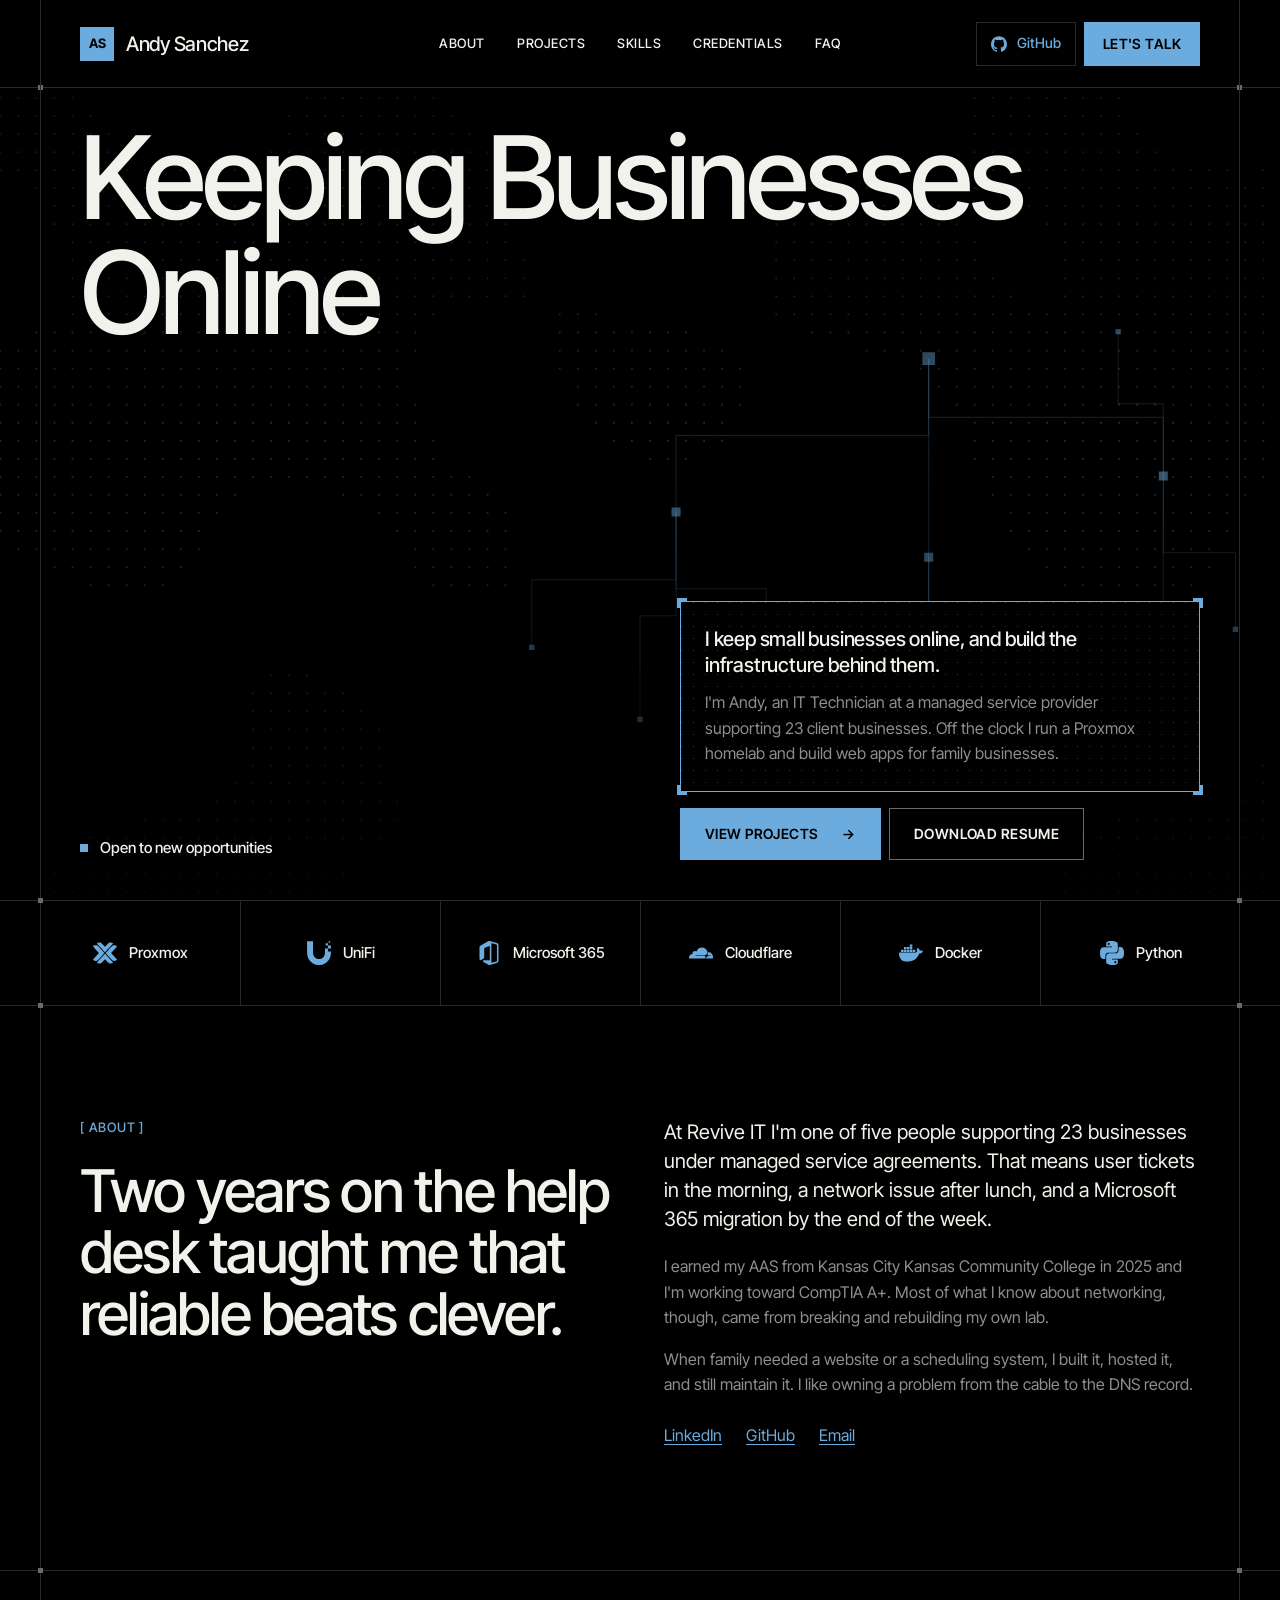
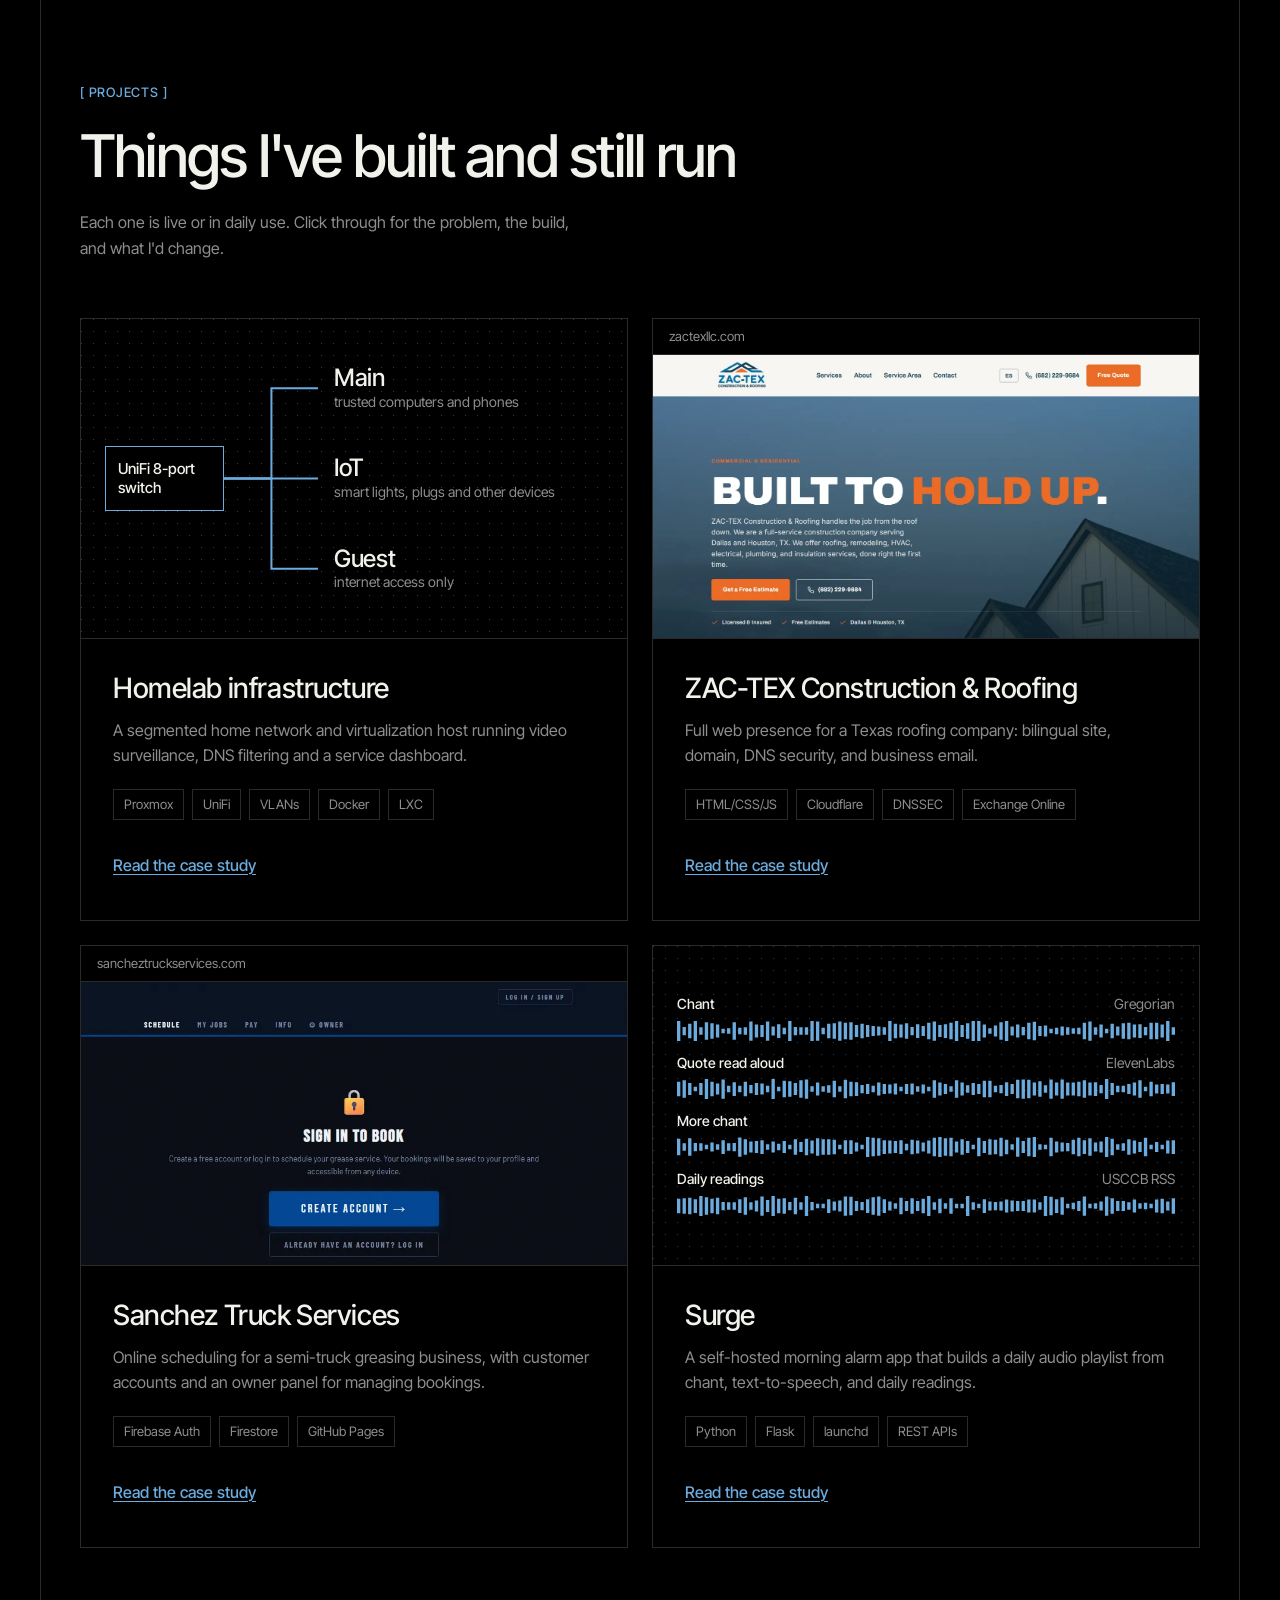
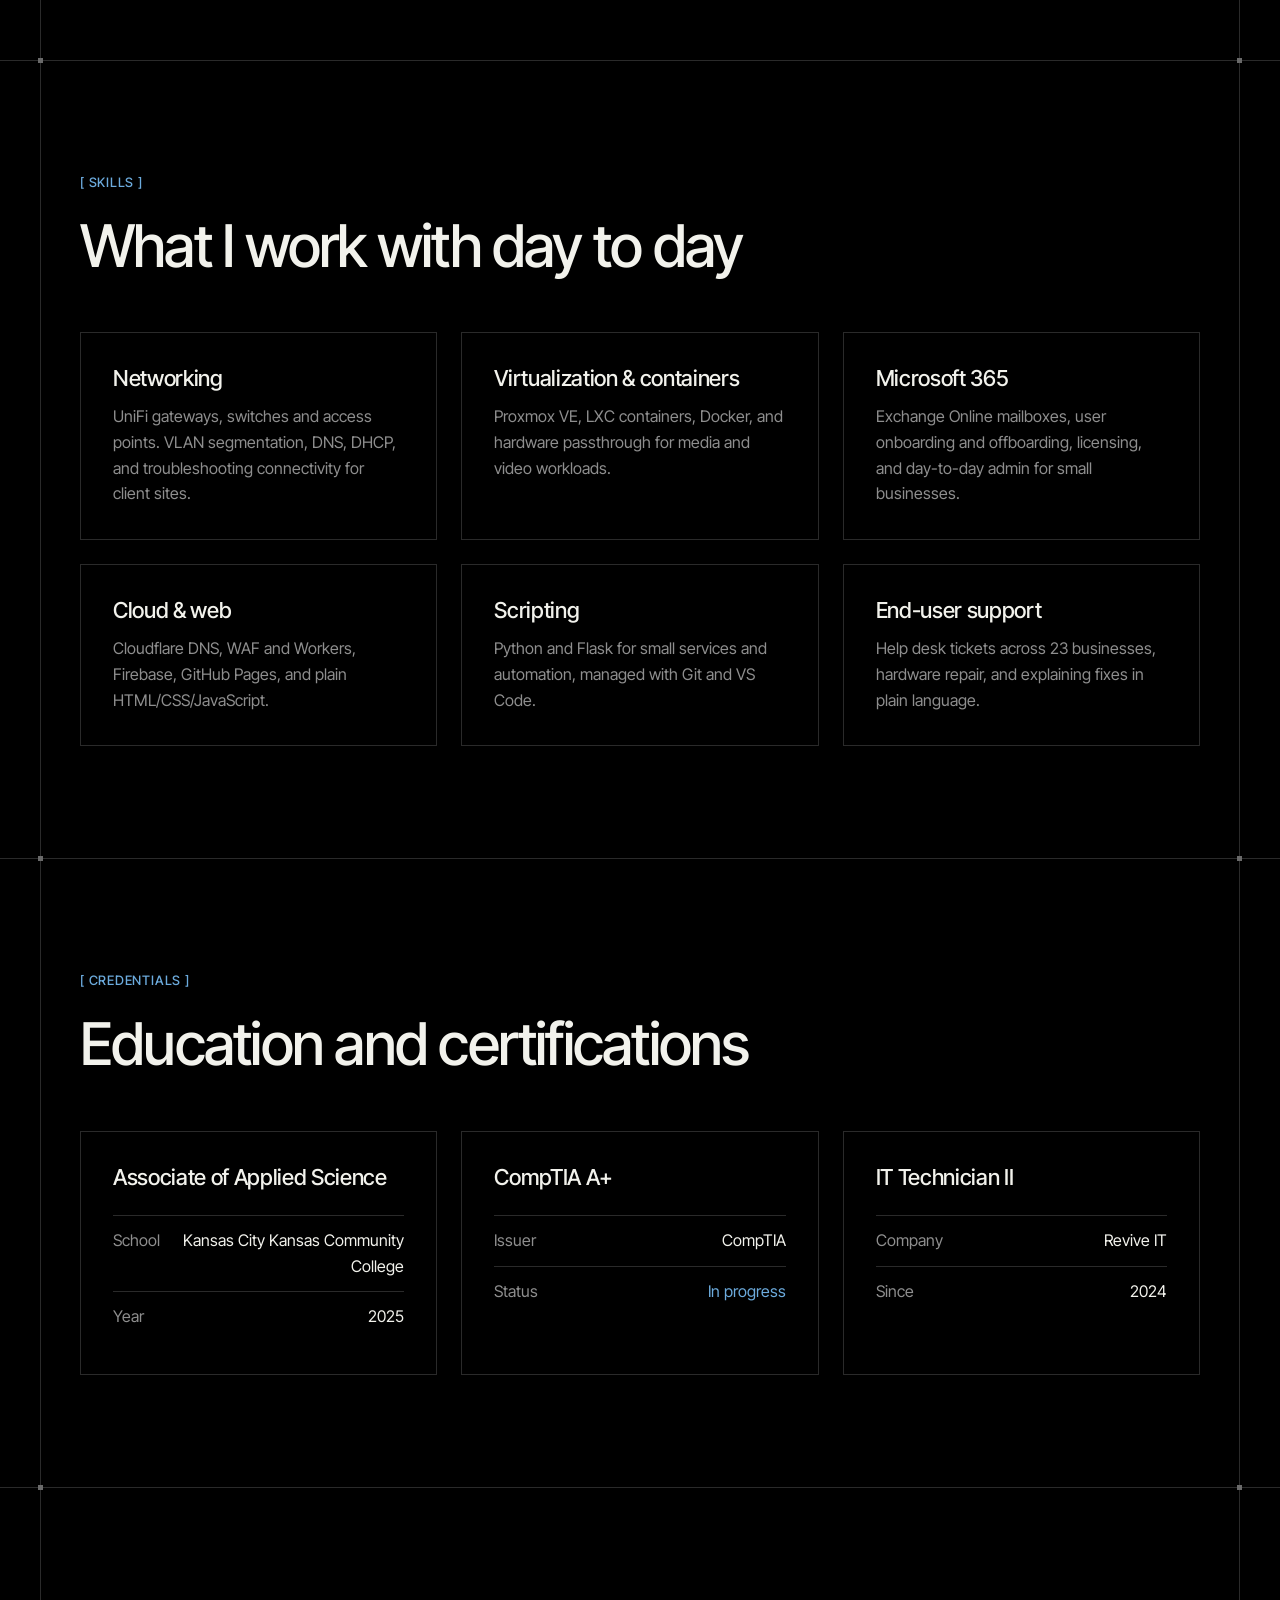
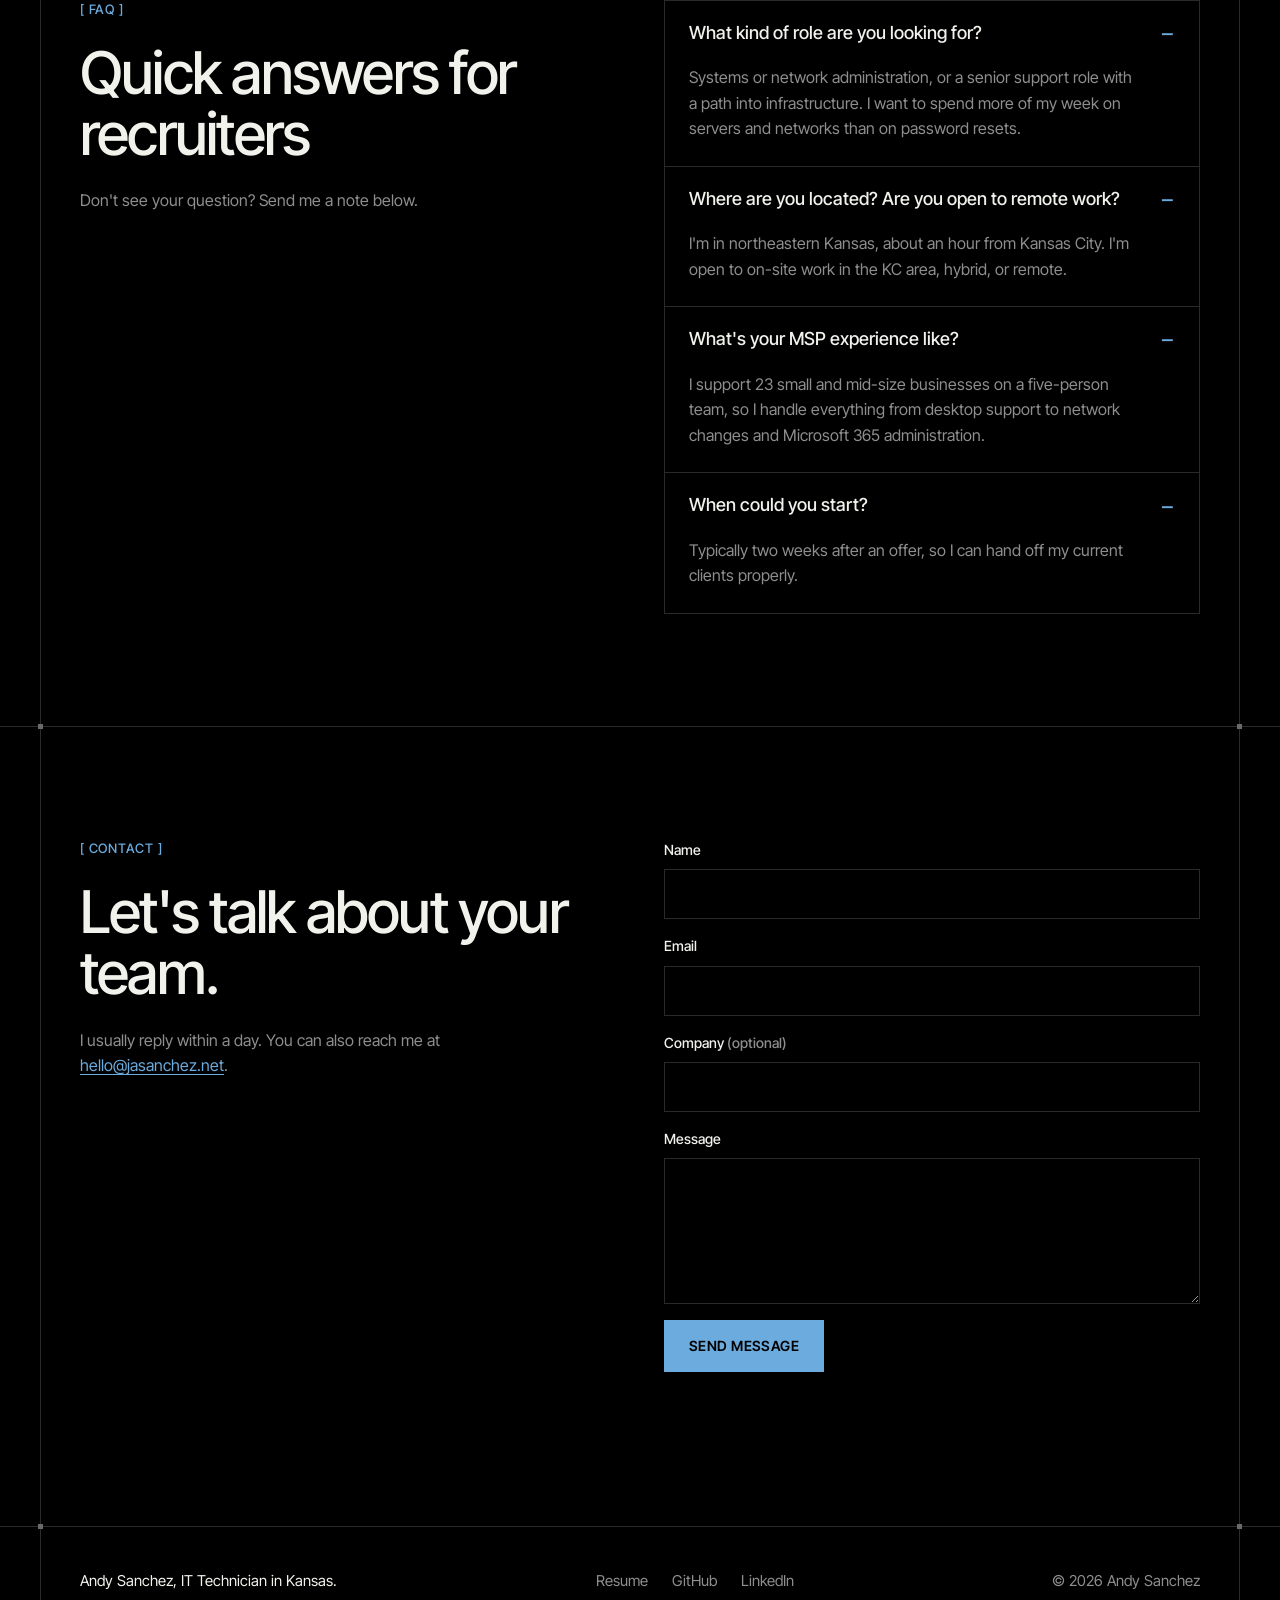
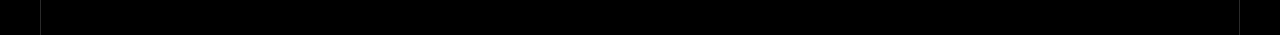
==== commit d254e653: "Label nav GitHub button correctly" ====
--- a/index.html
+++ b/index.html
@@ -38,7 +38,7 @@
           <a href="#faq">FAQ</a>
         </div>
         <div class="nav-right">
-          <a class="nav-site" href="https://github.com/Jose-A-Sanchez" aria-label="jasanchez.net on GitHub"><svg viewBox="0 0 24 24" aria-hidden="true"><path d="M12 .297c-6.63 0-12 5.373-12 12 0 5.303 3.438 9.8 8.205 11.385.6.113.82-.258.82-.577 0-.285-.01-1.04-.015-2.04-3.338.724-4.042-1.61-4.042-1.61C4.422 18.07 3.633 17.7 3.633 17.7c-1.087-.744.084-.729.084-.729 1.205.084 1.838 1.236 1.838 1.236 1.07 1.835 2.809 1.305 3.495.998.108-.776.417-1.305.76-1.605-2.665-.3-5.466-1.332-5.466-5.93 0-1.31.465-2.38 1.235-3.22-.135-.303-.54-1.523.105-3.176 0 0 1.005-.322 3.3 1.23.96-.267 1.98-.399 3-.405 1.02.006 2.04.138 3 .405 2.28-1.552 3.285-1.23 3.285-1.23.645 1.653.24 2.873.12 3.176.765.84 1.23 1.91 1.23 3.22 0 4.61-2.805 5.625-5.475 5.92.42.36.81 1.096.81 2.22 0 1.606-.015 2.896-.015 3.286 0 .315.21.69.825.57C20.565 22.092 24 17.592 24 12.297c0-6.627-5.373-12-12-12"/></svg><span>jasanchez.net</span></a>
+          <a class="nav-site" href="https://github.com/Jose-A-Sanchez" aria-label="GitHub profile: Jose-A-Sanchez"><svg viewBox="0 0 24 24" aria-hidden="true"><path d="M12 .297c-6.63 0-12 5.373-12 12 0 5.303 3.438 9.8 8.205 11.385.6.113.82-.258.82-.577 0-.285-.01-1.04-.015-2.04-3.338.724-4.042-1.61-4.042-1.61C4.422 18.07 3.633 17.7 3.633 17.7c-1.087-.744.084-.729.084-.729 1.205.084 1.838 1.236 1.838 1.236 1.07 1.835 2.809 1.305 3.495.998.108-.776.417-1.305.76-1.605-2.665-.3-5.466-1.332-5.466-5.93 0-1.31.465-2.38 1.235-3.22-.135-.303-.54-1.523.105-3.176 0 0 1.005-.322 3.3 1.23.96-.267 1.98-.399 3-.405 1.02.006 2.04.138 3 .405 2.28-1.552 3.285-1.23 3.285-1.23.645 1.653.24 2.873.12 3.176.765.84 1.23 1.91 1.23 3.22 0 4.61-2.805 5.625-5.475 5.92.42.36.81 1.096.81 2.22 0 1.606-.015 2.896-.015 3.286 0 .315.21.69.825.57C20.565 22.092 24 17.592 24 12.297c0-6.627-5.373-12-12-12"/></svg><span>GitHub</span></a>
           <a class="btn btn-small" href="#contact">Let's talk</a>
         </div>
       </nav>
